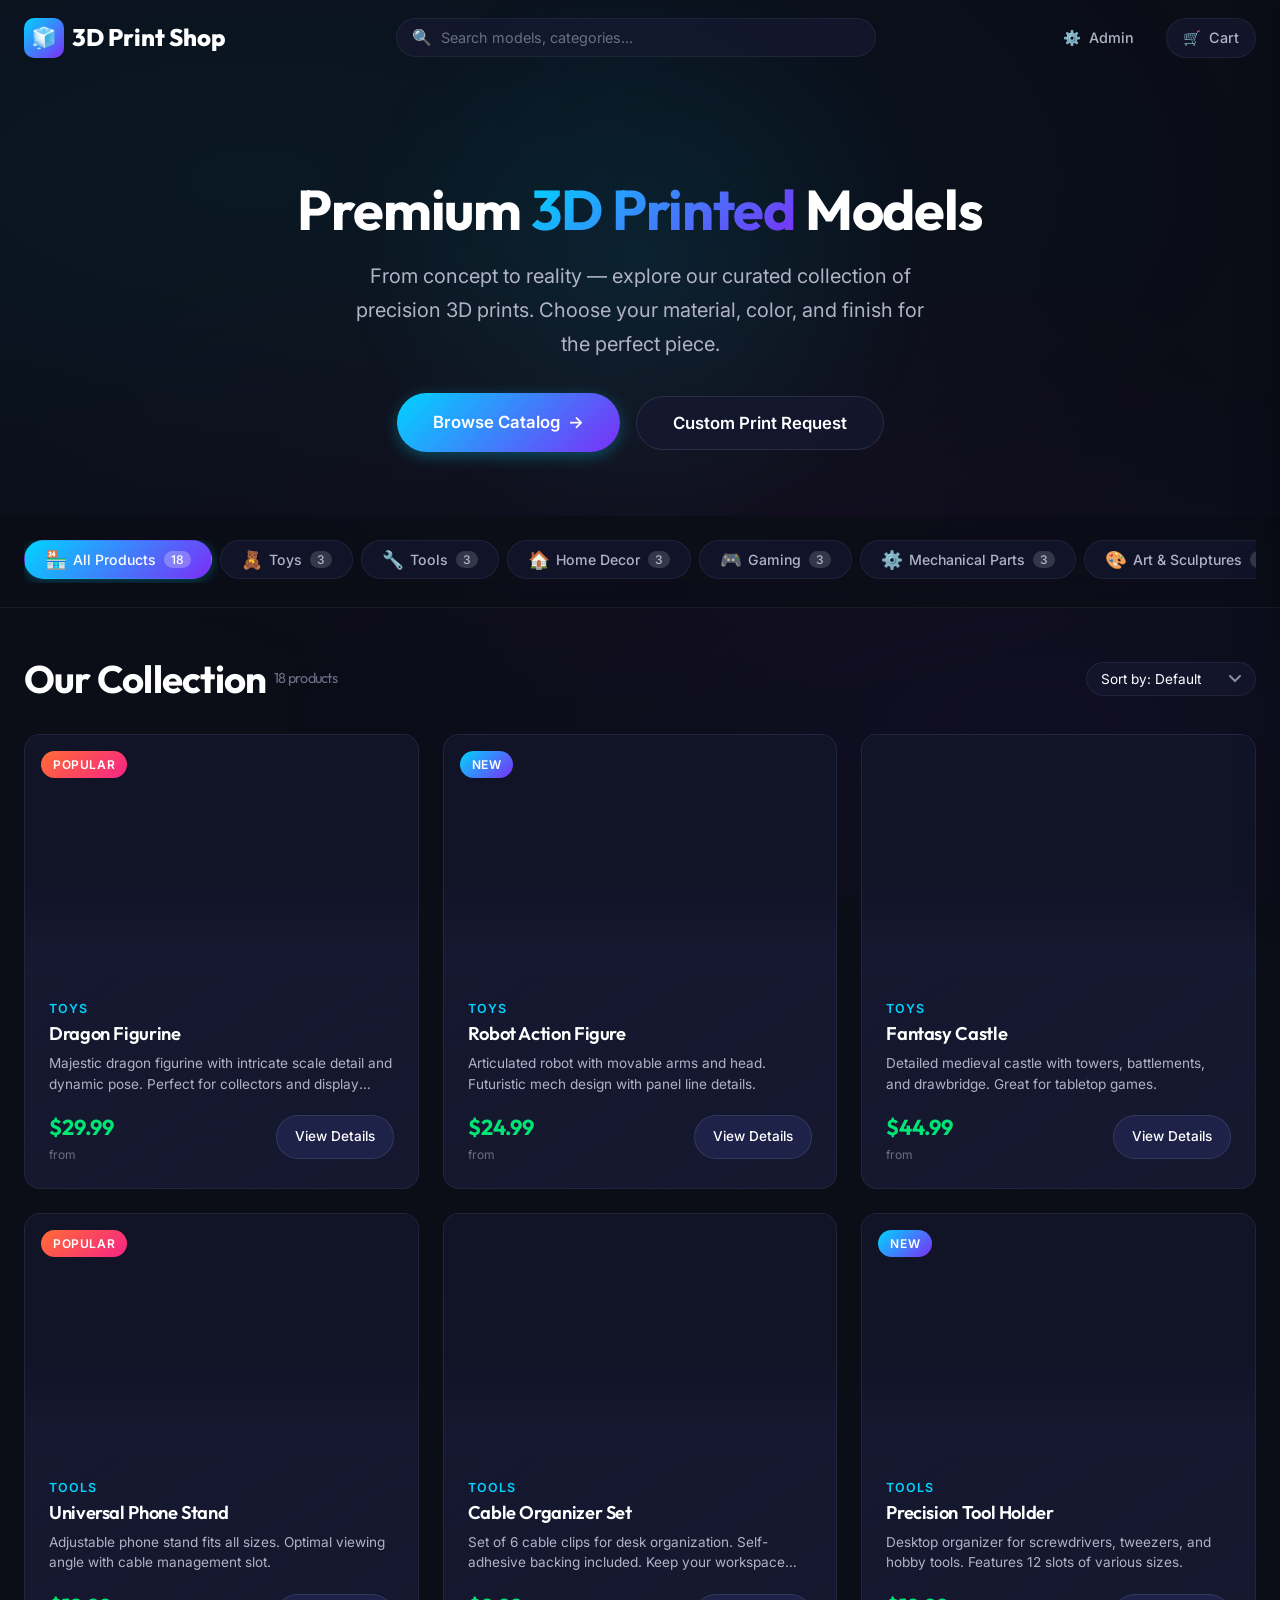
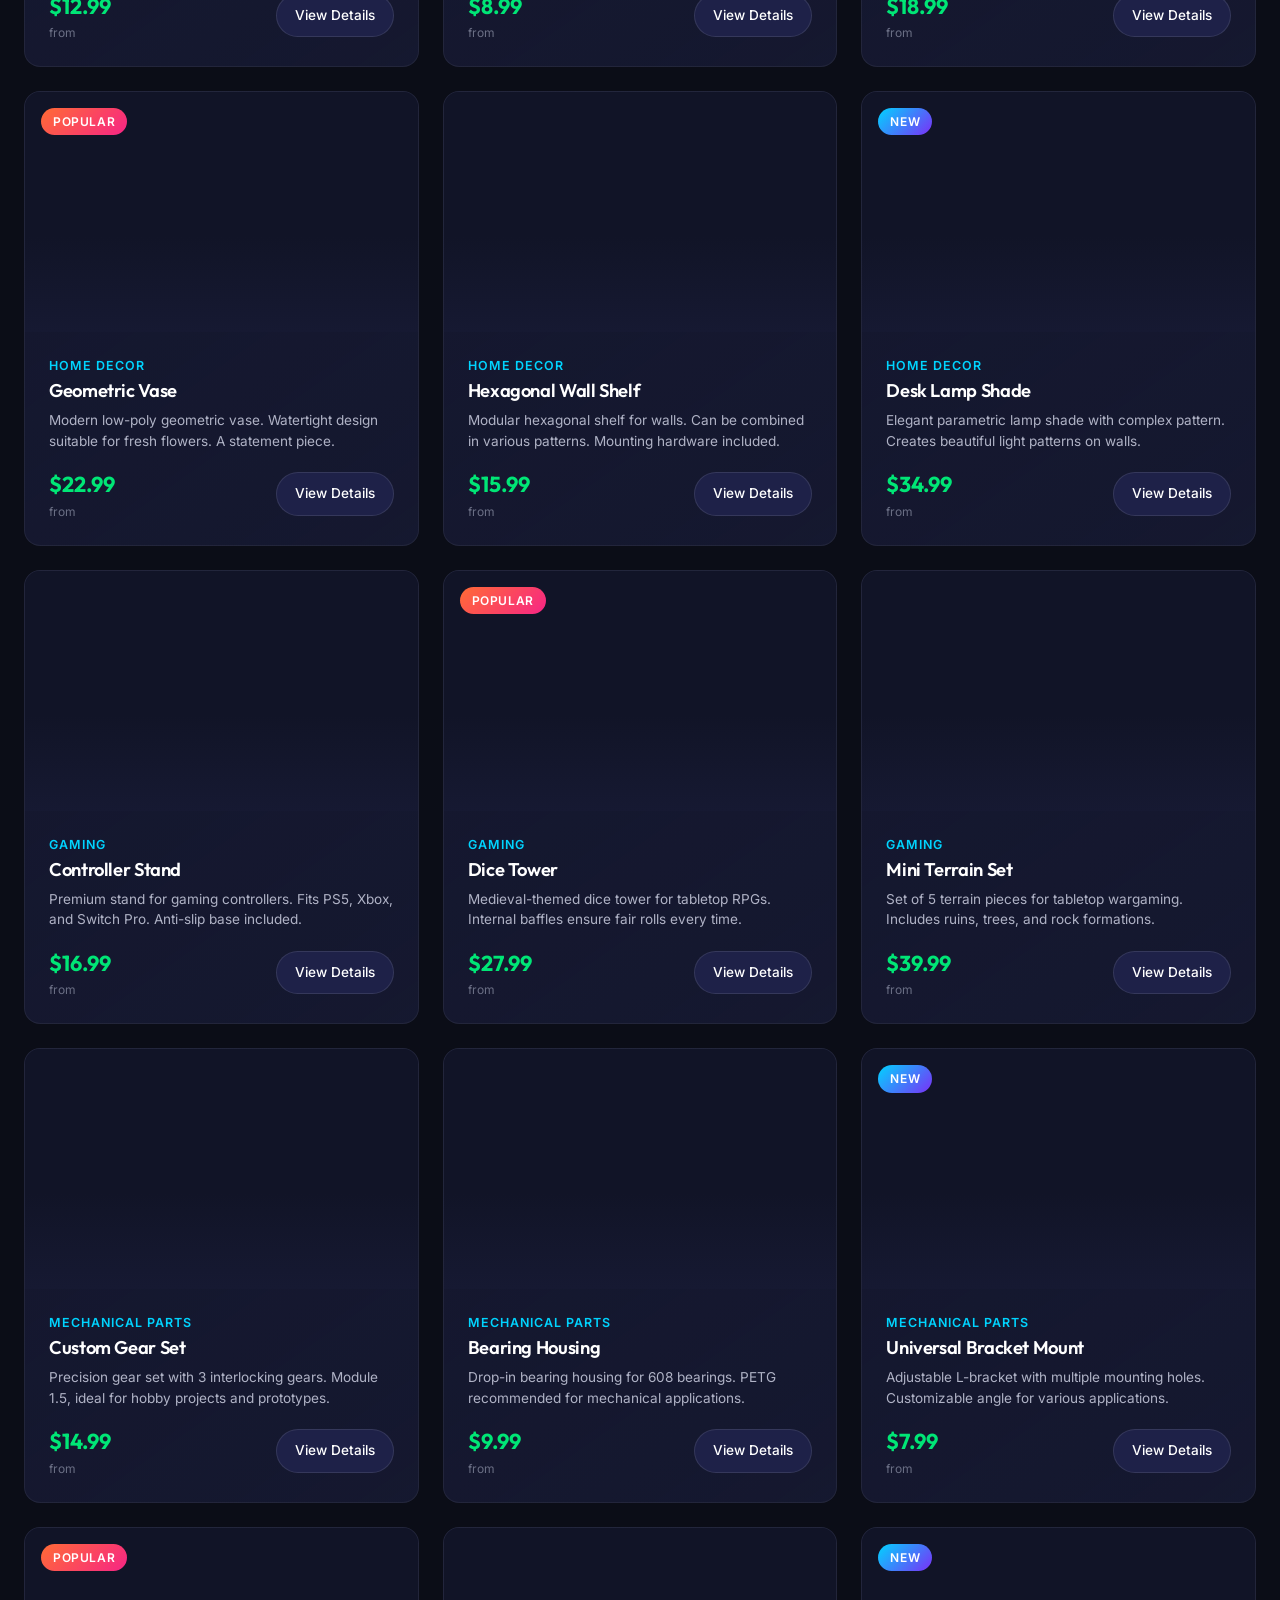
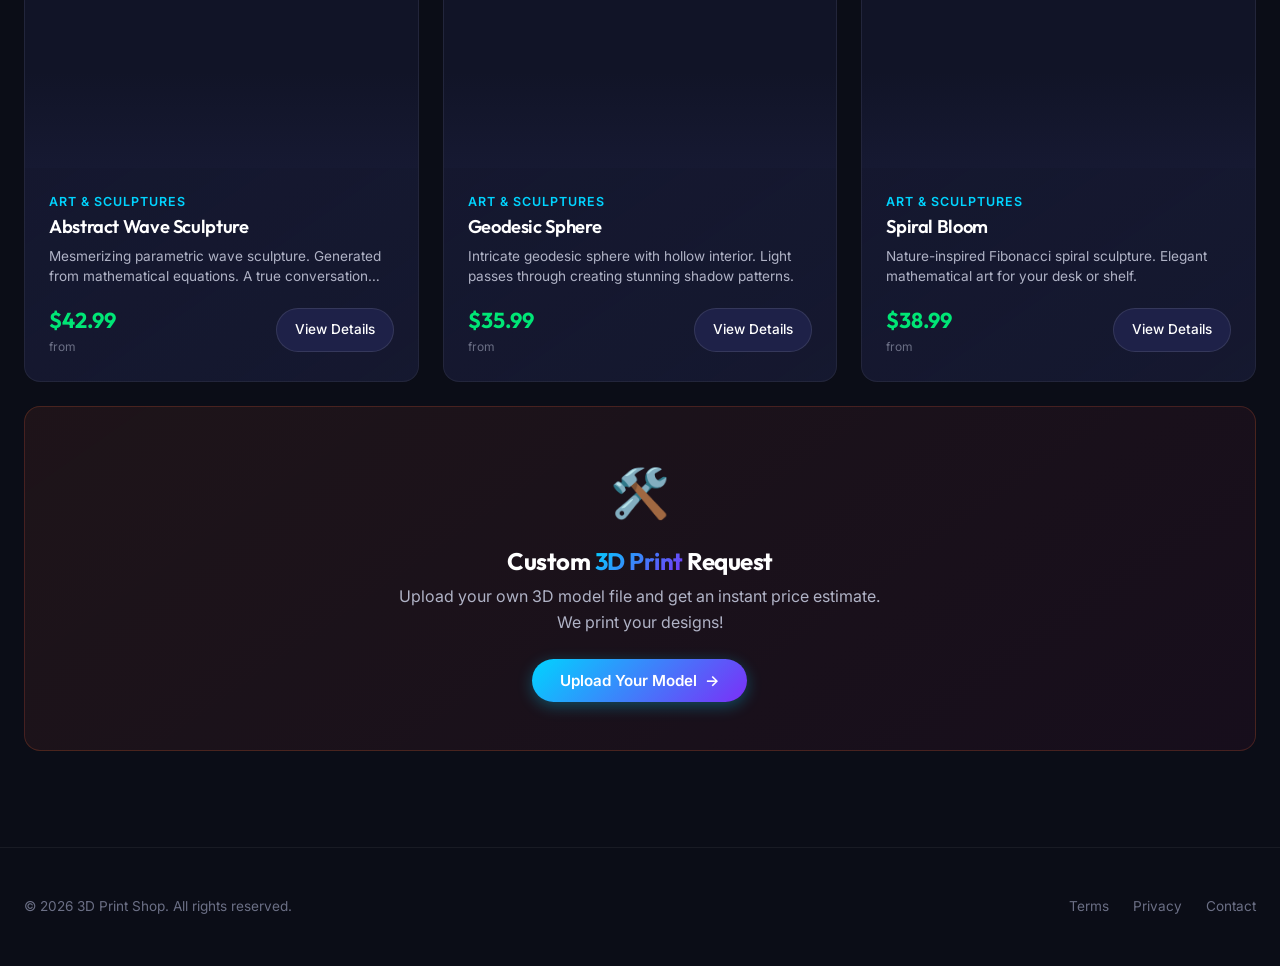
==== index.html @ ae6a47a3 "Initial commit: 3D print shop with admin panel, product catalog, custom orders, color/material manag" ====
<!DOCTYPE html>
<html lang="en">

<head>
  <meta charset="UTF-8">
  <meta name="viewport" content="width=device-width, initial-scale=1.0">
  <meta name="description"
    content="Premium 3D printed models — toys, tools, home decor, gaming accessories, mechanical parts, and custom sculptures. Choose materials, colors, and order online.">
  <title>3D Print Shop — Premium Custom 3D Printed Models</title>

  <!-- Styles -->
  <link rel="stylesheet" href="css/styles.css">

  <!-- Favicon (inline SVG as data URI) -->
  <link rel="icon"
    href="data:image/svg+xml,<svg xmlns='http://www.w3.org/2000/svg' viewBox='0 0 100 100'><text y='.9em' font-size='90'>🧊</text></svg>">
</head>

<body>

  <!-- ============================
       NAVIGATION
       ============================ -->
  <nav class="navbar" id="navbar">
    <div class="container">
      <a href="/" class="nav-brand" id="nav-brand">
        <div class="brand-icon">🧊</div>
        <span>3D Print Shop</span>
      </a>

      <div class="nav-search">
        <span class="search-icon">🔍</span>
        <input type="text" id="search-input" placeholder="Search models, categories..." autocomplete="off">
      </div>

      <div class="nav-actions">
        <a href="admin.html" class="nav-btn" id="admin-link" title="Admin Panel">
          <span>⚙️</span>
          <span>Admin</span>
        </a>
        <button class="nav-btn cart-btn" id="cart-btn" title="Shopping Cart">
          <span>🛒</span>
          <span>Cart</span>
          <span class="cart-count" id="cart-count">0</span>
        </button>
      </div>
    </div>
  </nav>

  <!-- ============================
       HERO SECTION
       ============================ -->
  <section class="hero" id="hero">
    <div class="container">
      <h1>Premium <span class="gradient-text">3D Printed</span> Models</h1>
      <p class="subtitle">
        From concept to reality — explore our curated collection of precision 3D prints.
        Choose your material, color, and finish for the perfect piece.
      </p>
      <div class="hero-cta">
        <a href="#products" class="btn btn-primary btn-lg" id="hero-browse-btn">
          Browse Catalog
          <span>→</span>
        </a>
        <button class="btn btn-secondary btn-lg" id="hero-custom-btn">
          Custom Print Request
        </button>
      </div>
    </div>
  </section>

  <!-- ============================
       CATEGORY FILTER
       ============================ -->
  <section class="filter-section" id="filter-section">
    <div class="container">
      <div class="filter-bar" id="filter-bar">
        <!-- Rendered by JS -->
      </div>
    </div>
  </section>

  <!-- ============================
       PRODUCTS GRID
       ============================ -->
  <section class="products-section" id="products">
    <div class="container">
      <div class="section-header">
        <h2>
          Our Collection
          <span class="product-count" id="product-count">18 products</span>
        </h2>
        <select class="sort-select" id="sort-select">
          <option value="default">Sort by: Default</option>
          <option value="price-low">Price: Low → High</option>
          <option value="price-high">Price: High → Low</option>
          <option value="name">Name: A → Z</option>
        </select>
      </div>
      <div class="products-grid" id="products-grid">
        <!-- Rendered by JS -->
      </div>
    </div>
  </section>

  <!-- ============================
       PRODUCT DETAIL MODAL
       ============================ -->
  <div class="modal-backdrop" id="modal-backdrop"></div>

  <div class="product-modal" id="product-modal">
    <button class="modal-close" id="modal-close" title="Close">✕</button>

    <!-- 3D Viewer -->
    <div class="modal-viewer">
      <div id="modal-viewer-container" style="width:100%;height:100%;"></div>
      <div class="viewer-hint">
        <span>🖱️</span> Drag to rotate · Scroll to zoom
      </div>
    </div>

    <!-- Product Details -->
    <div class="modal-details">
      <div>
        <span class="modal-category" id="modal-category">TOYS</span>
        <h2 class="modal-title" id="modal-title">Dragon Figurine</h2>
      </div>

      <p class="modal-description" id="modal-description">
        Majestic dragon figurine with intricate detail.
      </p>

      <!-- Dimensions -->
      <div class="modal-dimensions">
        <div class="dimension-item">
          <div class="dim-label">Width</div>
          <div class="dim-value" id="modal-dim-w">12 cm</div>
        </div>
        <div class="dimension-item">
          <div class="dim-label">Height</div>
          <div class="dim-value" id="modal-dim-h">15 cm</div>
        </div>
        <div class="dimension-item">
          <div class="dim-label">Depth</div>
          <div class="dim-value" id="modal-dim-d">8 cm</div>
        </div>
      </div>

      <!-- Color Picker -->
      <div class="option-group">
        <div class="option-label">
          Color: <span class="selected-value" id="selected-color-name">Purple</span>
        </div>
        <div class="color-options" id="color-options">
          <!-- Rendered by JS -->
        </div>
      </div>

      <!-- Material Selector -->
      <div class="option-group">
        <div class="option-label">Material</div>
        <div class="material-options" id="material-options">
          <!-- Rendered by JS -->
        </div>
      </div>

      <!-- Quantity -->
      <div class="option-group">
        <div class="option-label">Quantity</div>
        <div class="quantity-selector">
          <div class="qty-controls">
            <button class="qty-btn" onclick="changeQuantity(-1)" id="qty-minus">−</button>
            <span class="qty-value" id="modal-qty-value">1</span>
            <button class="qty-btn" onclick="changeQuantity(1)" id="qty-plus">+</button>
          </div>
        </div>
      </div>

      <!-- Customization Request -->
      <div class="option-group">
        <button class="customization-toggle" id="customization-toggle" type="button"
          style="display:flex; align-items:center; gap:8px; width:100%; padding:10px 14px; background:var(--bg-card); border:1px solid var(--border-subtle); border-radius:var(--radius-md); color:var(--text-primary); font-weight:600; font-size:0.88rem; cursor:pointer; transition:all 0.2s;">
          <span>🎨</span> Add Customization
          <span style="margin-left:auto; font-size:0.7rem; color:var(--text-muted);" id="custom-toggle-arrow">▼</span>
        </button>

        <div id="customization-panel"
          style="display:none; margin-top:10px; padding:14px; background:var(--bg-card); border:1px solid var(--border-light); border-radius:var(--radius-md);">
          <!-- Custom Notes -->
          <div style="margin-bottom:12px;">
            <label style="font-size:0.8rem; color:var(--text-secondary); display:block; margin-bottom:4px;">Custom
              Request / Instructions</label>
            <textarea id="modal-custom-notes" rows="3"
              placeholder="e.g. Add my company logo to the front, use a specific text, engrave initials..."
              style="width:100%; padding:10px; background:var(--bg-secondary); border:1px solid var(--border-subtle); border-radius:var(--radius-md); color:var(--text-primary); font-size:0.85rem; resize:vertical;"></textarea>
          </div>

          <!-- Attachment Upload -->
          <div style="margin-bottom:12px;">
            <label style="font-size:0.8rem; color:var(--text-secondary); display:block; margin-bottom:4px;">Attach Files
              (logo, reference image, etc.)</label>
            <div id="modal-attach-zone"
              style="border:2px dashed var(--border-light); border-radius:var(--radius-md); padding:16px; text-align:center; cursor:pointer; transition:border-color 0.2s;">
              <span style="font-size:1.5rem;">📎</span>
              <div style="font-size:0.82rem; color:var(--text-muted); margin-top:4px;">Click or drag to attach files
              </div>
              <div style="font-size:0.72rem; color:var(--text-muted);">.JPG, .PNG, .SVG, .PDF, .AI — Max 20MB</div>
              <input type="file" id="modal-attach-input" accept=".jpg,.jpeg,.png,.svg,.pdf,.ai,.eps" multiple
                style="display:none;">
            </div>
            <!-- Attached files list -->
            <div id="modal-attached-files" style="margin-top:8px;"></div>
          </div>

          <!-- Placement Selector -->
          <div>
            <label style="font-size:0.8rem; color:var(--text-secondary); display:block; margin-bottom:6px;">Logo /
              Design Placement</label>
            <div id="placement-options" style="display:grid; grid-template-columns:repeat(3, 1fr); gap:6px;">
              <button type="button" class="placement-btn active" data-placement="front"
                style="padding:8px; border-radius:var(--radius-md); font-size:0.78rem; border:1px solid var(--border-subtle); background:var(--bg-secondary); color:var(--text-secondary); cursor:pointer; transition:all 0.2s;">
                ⬆️ Front
              </button>
              <button type="button" class="placement-btn" data-placement="back"
                style="padding:8px; border-radius:var(--radius-md); font-size:0.78rem; border:1px solid var(--border-subtle); background:var(--bg-secondary); color:var(--text-secondary); cursor:pointer; transition:all 0.2s;">
                ⬇️ Back
              </button>
              <button type="button" class="placement-btn" data-placement="top"
                style="padding:8px; border-radius:var(--radius-md); font-size:0.78rem; border:1px solid var(--border-subtle); background:var(--bg-secondary); color:var(--text-secondary); cursor:pointer; transition:all 0.2s;">
                🔝 Top
              </button>
              <button type="button" class="placement-btn" data-placement="left"
                style="padding:8px; border-radius:var(--radius-md); font-size:0.78rem; border:1px solid var(--border-subtle); background:var(--bg-secondary); color:var(--text-secondary); cursor:pointer; transition:all 0.2s;">
                ◀️ Left
              </button>
              <button type="button" class="placement-btn" data-placement="right"
                style="padding:8px; border-radius:var(--radius-md); font-size:0.78rem; border:1px solid var(--border-subtle); background:var(--bg-secondary); color:var(--text-secondary); cursor:pointer; transition:all 0.2s;">
                ▶️ Right
              </button>
              <button type="button" class="placement-btn" data-placement="bottom"
                style="padding:8px; border-radius:var(--radius-md); font-size:0.78rem; border:1px solid var(--border-subtle); background:var(--bg-secondary); color:var(--text-secondary); cursor:pointer; transition:all 0.2s;">
                🔽 Bottom
              </button>
            </div>
          </div>
        </div>
      </div>

      <!-- Price + Add to Cart -->
      <div class="modal-price-section">
        <div>
          <div class="modal-total-label">Total Price</div>
          <div class="modal-total-price" id="modal-total-price">$29.99</div>
        </div>
      </div>

      <button class="modal-add-cart" onclick="addToCart()" id="add-to-cart-btn">
        🛒 Add to Cart
      </button>
    </div>
  </div>

  <!-- ============================
       CUSTOM ORDER MODAL
       ============================ -->
  <div class="custom-modal" id="custom-modal">
    <button class="modal-close" id="custom-modal-close" title="Close">✕</button>

    <h2>Custom <span class="gradient-text">3D Print</span> Request</h2>
    <p class="modal-subtitle">Upload your 3D model file <strong>or a photo/sketch</strong> and we'll give you an instant
      price estimate.</p>

    <!-- Upload Zone -->
    <div class="upload-zone" id="upload-zone">
      <span class="upload-icon">📂</span>
      <div class="upload-text">Drop your file here or click to browse</div>
      <div class="upload-hint">3D Models: .STL, .OBJ, .3MF, .STEP &nbsp;|&nbsp; Images: .JPG, .PNG, .WEBP — Max 100MB
      </div>
      <input type="file" id="custom-file-input" accept=".stl,.obj,.3mf,.step,.stp,.jpg,.jpeg,.png,.webp">
    </div>

    <!-- File Info -->
    <div class="upload-file-info" id="upload-file-info">
      <span class="file-icon" id="file-type-icon">📄</span>
      <span class="file-name" id="uploaded-file-name">model.stl</span>
      <span class="file-size" id="uploaded-file-size">2.4 MB</span>
      <span class="file-remove" id="file-remove" title="Remove file">✕</span>
    </div>

    <!-- Photo Preview (for image uploads) -->
    <div id="photo-preview-container" style="display:none; margin-bottom:16px;">
      <div
        style="font-size:0.85rem; font-weight:600; color:var(--text-secondary); margin-bottom:8px; display:flex; align-items:center; gap:6px;">
        🖼️ Photo Preview
      </div>
      <img id="photo-preview-img" src="" alt="Uploaded photo"
        style="width:100%; max-height:300px; object-fit:contain; border-radius:var(--radius-lg); border:1px solid var(--border-subtle); background:var(--bg-card);">
    </div>

    <!-- STL 3D Preview -->
    <div id="stl-preview-container" style="display:none; margin-bottom:16px;">
      <div
        style="font-size:0.85rem; font-weight:600; color:var(--text-secondary); margin-bottom:8px; display:flex; align-items:center; gap:6px;">
        🔄 3D Preview <span style="font-weight:400; color:var(--text-muted);">— drag to rotate, scroll to zoom</span>
      </div>
      <div id="stl-viewer"
        style="width:100%; height:280px; border-radius:var(--radius-lg); overflow:hidden; border:1px solid var(--border-subtle); background:var(--bg-card);">
      </div>
    </div>

    <div class="custom-form-grid">
      <div class="form-group">
        <label for="custom-width">Width (cm)</label>
        <input type="number" id="custom-width" placeholder="e.g. 10" min="0.1" step="0.1">
      </div>
      <div class="form-group">
        <label for="custom-height">Height (cm)</label>
        <input type="number" id="custom-height" placeholder="e.g. 15" min="0.1" step="0.1">
      </div>
      <div class="form-group">
        <label for="custom-depth">Depth (cm)</label>
        <input type="number" id="custom-depth" placeholder="e.g. 8" min="0.1" step="0.1">
      </div>
      <div class="form-group">
        <label for="custom-material">Material</label>
        <select id="custom-material">
          <option value="">Select material...</option>
          <option value="pla">PLA — Standard</option>
          <option value="pla_plus">PLA+ — Enhanced</option>
          <option value="matt_pla">Matt PLA — Matte Finish</option>
          <option value="petg">PETG — Outdoor Ready</option>
          <option value="abs">ABS — Heat Resistant</option>
          <option value="tpu">TPU — Flexible</option>
        </select>
      </div>
      <div class="form-group full-width">
        <label for="custom-notes">Additional Notes (optional)</label>
        <textarea id="custom-notes"
          placeholder="Any special requirements, color preferences, infill percentage..."></textarea>
      </div>
    </div>

    <button class="btn btn-primary btn-lg" id="estimate-btn" style="width:100%;justify-content:center;">
      💰 Get Price Estimate
    </button>

    <!-- Estimate Result -->
    <div class="estimate-result" id="estimate-result">
      <div class="estimate-label">Estimated Price</div>
      <div class="estimate-price" id="estimate-price-value">$24.99</div>
      <div class="estimate-note" id="estimate-volume">Estimated volume: 42.0 cm³</div>
      <div class="estimate-note">* Final price may vary based on model complexity and support structures</div>
      <button class="btn btn-primary mt-lg" style="margin-top:16px;"
        onclick="showToast('📧', 'Request submitted! We will contact you shortly.')">
        📧 Submit Order Request
      </button>
    </div>
  </div>

  <!-- ============================
       CART DRAWER
       ============================ -->
  <div class="cart-drawer" id="cart-drawer">
    <div class="cart-drawer-header">
      <h3>🛒 Shopping Cart</h3>
      <button class="cart-drawer-close" id="cart-drawer-close" title="Close cart">✕</button>
    </div>

    <div class="cart-items" id="cart-items">
      <!-- Rendered by JS -->
    </div>

    <div class="cart-drawer-footer">
      <div class="cart-subtotal">
        <span>Subtotal</span>
        <span class="subtotal-value" id="cart-subtotal-value">$0.00</span>
      </div>
      <button class="cart-checkout-btn" id="checkout-btn"
        onclick="showToast('🚧', 'Checkout coming soon — Stripe integration pending!')">
        Proceed to Checkout →
      </button>
    </div>
  </div>

  <!-- ============================
       FOOTER
       ============================ -->
  <footer class="site-footer">
    <div class="container">
      <div class="footer-content">
        <span>© 2026 3D Print Shop. All rights reserved.</span>
        <div class="footer-links">
          <a href="#">Terms</a>
          <a href="#">Privacy</a>
          <a href="#">Contact</a>
        </div>
      </div>
    </div>
  </footer>

  <!-- ============================
       TOAST CONTAINER
       ============================ -->
  <div class="toast-container" id="toast-container"></div>

  <!-- ============================
       SCRIPTS
       ============================ -->
  <!-- Three.js -->
  <script src="https://cdnjs.cloudflare.com/ajax/libs/three.js/r128/three.min.js"></script>
  <script>
    // OrbitControls inline (r128 compatible)
    // Minimal OrbitControls implementation
    THREE.OrbitControls = function (camera, domElement) {
      this.camera = camera;
      this.domElement = domElement;
      this.target = new THREE.Vector3();
      this.enableDamping = true;
      this.dampingFactor = 0.08;
      this.enablePan = false;
      this.minDistance = 2;
      this.maxDistance = 10;
      this.autoRotate = false;
      this.autoRotateSpeed = 1.5;

      let isPointerDown = false;
      let prevPointer = { x: 0, y: 0 };
      let spherical = new THREE.Spherical();
      let sphericalDelta = new THREE.Spherical();
      let scale = 1;

      // Compute initial spherical
      const offset = new THREE.Vector3();
      offset.copy(camera.position).sub(this.target);
      spherical.setFromVector3(offset);

      const onPointerDown = (e) => {
        isPointerDown = true;
        prevPointer = { x: e.clientX, y: e.clientY };
        domElement.style.cursor = 'grabbing';
      };

      const onPointerMove = (e) => {
        if (!isPointerDown) return;
        const dx = e.clientX - prevPointer.x;
        const dy = e.clientY - prevPointer.y;
        prevPointer = { x: e.clientX, y: e.clientY };

        sphericalDelta.theta -= dx * 0.01;
        sphericalDelta.phi -= dy * 0.01;
      };

      const onPointerUp = () => {
        isPointerDown = false;
        domElement.style.cursor = 'grab';
      };

      const onWheel = (e) => {
        e.preventDefault();
        if (e.deltaY > 0) {
          scale *= 1.05;
        } else {
          scale *= 0.95;
        }
      };

      domElement.addEventListener('pointerdown', onPointerDown);
      domElement.addEventListener('pointermove', onPointerMove);
      domElement.addEventListener('pointerup', onPointerUp);
      domElement.addEventListener('pointerleave', onPointerUp);
      domElement.addEventListener('wheel', onWheel, { passive: false });
      domElement.style.cursor = 'grab';

      this.update = () => {
        // Auto rotate
        if (this.autoRotate && !isPointerDown) {
          sphericalDelta.theta -= (this.autoRotateSpeed * Math.PI / 180) * 0.016;
        }

        // Apply damping
        if (this.enableDamping) {
          spherical.theta += sphericalDelta.theta * (1 - this.dampingFactor * 0.3);
          spherical.phi += sphericalDelta.phi * (1 - this.dampingFactor * 0.3);
          sphericalDelta.theta *= this.dampingFactor;
          sphericalDelta.phi *= this.dampingFactor;
        } else {
          spherical.theta += sphericalDelta.theta;
          spherical.phi += sphericalDelta.phi;
          sphericalDelta.set(0, 0, 0);
        }

        // Clamp phi
        spherical.phi = Math.max(0.1, Math.min(Math.PI - 0.1, spherical.phi));

        // Scale
        spherical.radius *= scale;
        spherical.radius = Math.max(this.minDistance, Math.min(this.maxDistance, spherical.radius));
        scale = 1;

        // Update camera
        offset.setFromSpherical(spherical);
        camera.position.copy(this.target).add(offset);
        camera.lookAt(this.target);
      };

      this.dispose = () => {
        domElement.removeEventListener('pointerdown', onPointerDown);
        domElement.removeEventListener('pointermove', onPointerMove);
        domElement.removeEventListener('pointerup', onPointerUp);
        domElement.removeEventListener('pointerleave', onPointerUp);
        domElement.removeEventListener('wheel', onWheel);
      };
    };

    // ParametricGeometry for r128
    if (!THREE.ParametricGeometry) {
      THREE.ParametricGeometry = class extends THREE.BufferGeometry {
        constructor(func, slices, stacks) {
          super();
          const vertices = [];
          const normals = [];
          const uvs = [];
          const indices = [];
          const p = new THREE.Vector3();

          for (let i = 0; i <= stacks; i++) {
            const v = i / stacks;
            for (let j = 0; j <= slices; j++) {
              const u = j / slices;
              func(u, v, p);
              vertices.push(p.x, p.y, p.z);
              normals.push(0, 1, 0);
              uvs.push(u, v);
            }
          }

          for (let i = 0; i < stacks; i++) {
            for (let j = 0; j < slices; j++) {
              const a = i * (slices + 1) + j;
              const b = a + slices + 1;
              indices.push(a, b, a + 1);
              indices.push(b, b + 1, a + 1);
            }
          }

          this.setIndex(indices);
          this.setAttribute('position', new THREE.Float32BufferAttribute(vertices, 3));
          this.setAttribute('normal', new THREE.Float32BufferAttribute(normals, 3));
          this.setAttribute('uv', new THREE.Float32BufferAttribute(uvs, 2));
          this.computeVertexNormals();
        }
      };
    }
  </script>

  <!-- App Scripts -->
  <script src="js/products.js"></script>
  <script src="js/viewer.js"></script>
  <script src="js/cart.js"></script>
  <script src="js/custom-order.js"></script>
  <script src="js/app.js"></script>

  <!-- Wire up hero custom button -->
  <script>
    document.getElementById('hero-custom-btn').addEventListener('click', () => {
      if (appInstance) appInstance.openCustomModal();
    });
  </script>
</body>

</html>
---- css/styles.css ----
/* ============================================
   3D PRINT SHOP — Premium E-Commerce Styles
   ============================================ */

/* ---------- Google Fonts ---------- */
@import url('https://fonts.googleapis.com/css2?family=Inter:wght@300;400;500;600;700;800;900&family=Outfit:wght@400;500;600;700;800&display=swap');

/* ---------- CSS Custom Properties ---------- */
:root {
    /* Background */
    --bg-primary: #0B0D17;
    --bg-secondary: #111427;
    --bg-card: #161932;
    --bg-card-hover: #1C2040;
    --bg-elevated: #1E2148;
    --bg-glass: rgba(22, 25, 50, 0.7);
    --bg-glass-light: rgba(255, 255, 255, 0.03);

    /* Borders */
    --border-subtle: rgba(255, 255, 255, 0.06);
    --border-light: rgba(255, 255, 255, 0.1);
    --border-accent: rgba(0, 212, 255, 0.3);

    /* Text */
    --text-primary: #FFFFFF;
    --text-secondary: #B0B3C6;
    --text-muted: #6B6F85;
    --text-accent: #00D4FF;

    /* Accent Colors */
    --accent-primary: #00D4FF;
    --accent-secondary: #7B2FF7;
    --accent-warm: #FF6B35;
    --accent-pink: #F72585;
    --gradient-primary: linear-gradient(135deg, #00D4FF, #7B2FF7);
    --gradient-warm: linear-gradient(135deg, #FF6B35, #F72585);
    --gradient-card: linear-gradient(145deg, rgba(22, 25, 50, 0.9), rgba(28, 32, 64, 0.6));

    /* Status */
    --color-success: #00E676;
    --color-warning: #FFD600;
    --color-error: #FF1744;
    --color-price: #00E676;

    /* Spacing */
    --space-xs: 4px;
    --space-sm: 8px;
    --space-md: 16px;
    --space-lg: 24px;
    --space-xl: 32px;
    --space-2xl: 48px;
    --space-3xl: 64px;
    --space-4xl: 96px;

    /* Radius */
    --radius-sm: 6px;
    --radius-md: 10px;
    --radius-lg: 16px;
    --radius-xl: 24px;
    --radius-full: 999px;

    /* Shadows */
    --shadow-sm: 0 2px 8px rgba(0, 0, 0, 0.3);
    --shadow-md: 0 4px 16px rgba(0, 0, 0, 0.4);
    --shadow-lg: 0 8px 32px rgba(0, 0, 0, 0.5);
    --shadow-glow: 0 0 20px rgba(0, 212, 255, 0.15);
    --shadow-glow-strong: 0 0 40px rgba(0, 212, 255, 0.25);

    /* Typography */
    --font-body: 'Inter', -apple-system, BlinkMacSystemFont, sans-serif;
    --font-heading: 'Outfit', 'Inter', sans-serif;

    /* Transitions */
    --transition-fast: 150ms ease;
    --transition-base: 250ms ease;
    --transition-slow: 400ms cubic-bezier(0.4, 0, 0.2, 1);
    --transition-spring: 500ms cubic-bezier(0.34, 1.56, 0.64, 1);

    /* Z-index */
    --z-dropdown: 100;
    --z-modal-backdrop: 500;
    --z-modal: 600;
    --z-cart: 700;
    --z-nav: 800;
    --z-toast: 900;
}

/* ---------- Reset & Base ---------- */
*,
*::before,
*::after {
    margin: 0;
    padding: 0;
    box-sizing: border-box;
}

html {
    scroll-behavior: smooth;
    -webkit-font-smoothing: antialiased;
    -moz-osx-font-smoothing: grayscale;
}

body {
    font-family: var(--font-body);
    background: var(--bg-primary);
    color: var(--text-primary);
    line-height: 1.6;
    overflow-x: hidden;
    min-height: 100vh;
}

/* Animated Background */
body::before {
    content: '';
    position: fixed;
    top: 0;
    left: 0;
    width: 100%;
    height: 100%;
    background:
        radial-gradient(ellipse 80% 50% at 20% 20%, rgba(0, 212, 255, 0.06), transparent),
        radial-gradient(ellipse 60% 40% at 80% 80%, rgba(123, 47, 247, 0.05), transparent),
        radial-gradient(ellipse 50% 30% at 50% 50%, rgba(247, 37, 133, 0.03), transparent);
    pointer-events: none;
    z-index: 0;
}

a {
    color: var(--accent-primary);
    text-decoration: none;
    transition: color var(--transition-fast);
}

a:hover {
    color: var(--text-primary);
}

img {
    max-width: 100%;
    display: block;
}

button {
    font-family: var(--font-body);
    cursor: pointer;
    border: none;
    outline: none;
    background: none;
    color: inherit;
}

input,
textarea,
select {
    font-family: var(--font-body);
    color: var(--text-primary);
    background: var(--bg-card);
    border: 1px solid var(--border-light);
    border-radius: var(--radius-md);
    padding: 12px 16px;
    font-size: 0.95rem;
    transition: border-color var(--transition-fast), box-shadow var(--transition-fast);
    outline: none;
}

input:focus,
textarea:focus,
select:focus {
    border-color: var(--accent-primary);
    box-shadow: 0 0 0 3px rgba(0, 212, 255, 0.15);
}

select {
    appearance: none;
    background-image: url("data:image/svg+xml,%3Csvg width='12' height='8' viewBox='0 0 12 8' fill='none' xmlns='http://www.w3.org/2000/svg'%3E%3Cpath d='M1 1L6 6L11 1' stroke='%238B8FA3' stroke-width='2' stroke-linecap='round'/%3E%3C/svg%3E");
    background-repeat: no-repeat;
    background-position: right 14px center;
    padding-right: 40px;
}

/* Scrollbar */
::-webkit-scrollbar {
    width: 6px;
    height: 6px;
}

::-webkit-scrollbar-track {
    background: var(--bg-primary);
}

::-webkit-scrollbar-thumb {
    background: var(--bg-elevated);
    border-radius: var(--radius-full);
}

::-webkit-scrollbar-thumb:hover {
    background: var(--accent-primary);
}

/* ---------- Typography ---------- */
h1,
h2,
h3,
h4,
h5,
h6 {
    font-family: var(--font-heading);
    font-weight: 700;
    line-height: 1.2;
    letter-spacing: -0.02em;
}

h1 {
    font-size: clamp(2rem, 5vw, 3.5rem);
}

h2 {
    font-size: clamp(1.5rem, 3vw, 2.5rem);
}

h3 {
    font-size: clamp(1.2rem, 2vw, 1.75rem);
}

h4 {
    font-size: 1.25rem;
}

.gradient-text {
    background: var(--gradient-primary);
    -webkit-background-clip: text;
    -webkit-text-fill-color: transparent;
    background-clip: text;
}

/* ---------- Layout ---------- */
.container {
    width: 100%;
    max-width: 1400px;
    margin: 0 auto;
    padding: 0 var(--space-lg);
    position: relative;
    z-index: 1;
}

/* ============================================
   NAVIGATION
   ============================================ */
.navbar {
    position: fixed;
    top: 0;
    left: 0;
    right: 0;
    z-index: var(--z-nav);
    padding: var(--space-md) 0;
    transition: background var(--transition-base), box-shadow var(--transition-base), padding var(--transition-base);
}

.navbar.scrolled {
    background: rgba(11, 13, 23, 0.92);
    backdrop-filter: blur(20px);
    -webkit-backdrop-filter: blur(20px);
    box-shadow: 0 1px 0 var(--border-subtle), var(--shadow-md);
    padding: var(--space-sm) 0;
}

.navbar .container {
    display: flex;
    align-items: center;
    justify-content: space-between;
    gap: var(--space-lg);
}

.nav-brand {
    display: flex;
    align-items: center;
    gap: var(--space-sm);
    font-family: var(--font-heading);
    font-weight: 800;
    font-size: 1.5rem;
    color: var(--text-primary);
    text-decoration: none;
    flex-shrink: 0;
}

.nav-brand .brand-icon {
    width: 40px;
    height: 40px;
    background: var(--gradient-primary);
    border-radius: var(--radius-md);
    display: flex;
    align-items: center;
    justify-content: center;
    font-size: 1.3rem;
}

.nav-search {
    flex: 1;
    max-width: 480px;
    position: relative;
}

.nav-search input {
    width: 100%;
    padding: 10px 16px 10px 44px;
    background: var(--bg-glass);
    border: 1px solid var(--border-subtle);
    border-radius: var(--radius-full);
    font-size: 0.9rem;
    color: var(--text-primary);
}

.nav-search input::placeholder {
    color: var(--text-muted);
}

.nav-search .search-icon {
    position: absolute;
    left: 16px;
    top: 50%;
    transform: translateY(-50%);
    color: var(--text-muted);
    pointer-events: none;
    font-size: 1rem;
}

.nav-actions {
    display: flex;
    align-items: center;
    gap: var(--space-md);
    flex-shrink: 0;
}

.nav-btn {
    position: relative;
    display: flex;
    align-items: center;
    gap: var(--space-sm);
    padding: 10px 16px;
    border-radius: var(--radius-full);
    font-size: 0.9rem;
    font-weight: 500;
    transition: all var(--transition-fast);
    color: var(--text-secondary);
}

.nav-btn:hover {
    background: var(--bg-glass-light);
    color: var(--text-primary);
}

.nav-btn.cart-btn {
    background: var(--bg-glass);
    border: 1px solid var(--border-subtle);
}

.nav-btn.cart-btn:hover {
    border-color: var(--accent-primary);
    box-shadow: var(--shadow-glow);
}

.cart-count {
    position: absolute;
    top: -4px;
    right: -4px;
    background: var(--accent-warm);
    color: white;
    font-size: 0.7rem;
    font-weight: 700;
    padding: 2px 6px;
    border-radius: var(--radius-full);
    min-width: 18px;
    text-align: center;
    line-height: 1.3;
    display: none;
}

.cart-count.visible {
    display: block;
    animation: popIn 0.3s var(--transition-spring);
}

.nav-mobile-toggle {
    display: none;
    font-size: 1.5rem;
    padding: 8px;
    color: var(--text-secondary);
}

/* ============================================
   HERO SECTION
   ============================================ */
.hero {
    padding: calc(80px + var(--space-4xl)) 0 var(--space-3xl);
    text-align: center;
    position: relative;
    overflow: hidden;
}

.hero::before {
    content: '';
    position: absolute;
    top: 50%;
    left: 50%;
    transform: translate(-50%, -50%);
    width: 600px;
    height: 600px;
    background: radial-gradient(circle, rgba(0, 212, 255, 0.08), transparent 70%);
    pointer-events: none;
    animation: heroGlow 8s ease-in-out infinite alternate;
}

.hero h1 {
    margin-bottom: var(--space-md);
    position: relative;
}

.hero .subtitle {
    font-size: clamp(1rem, 2vw, 1.25rem);
    color: var(--text-secondary);
    max-width: 600px;
    margin: 0 auto var(--space-xl);
    line-height: 1.7;
}

.hero-cta {
    display: flex;
    align-items: center;
    justify-content: center;
    gap: var(--space-md);
    flex-wrap: wrap;
}

/* Buttons */
.btn {
    display: inline-flex;
    align-items: center;
    gap: var(--space-sm);
    padding: 12px 28px;
    border-radius: var(--radius-full);
    font-weight: 600;
    font-size: 0.95rem;
    transition: all var(--transition-base);
    position: relative;
    overflow: hidden;
}

.btn-primary {
    background: var(--gradient-primary);
    color: white;
    box-shadow: 0 4px 15px rgba(0, 212, 255, 0.3);
}

.btn-primary:hover {
    transform: translateY(-2px);
    box-shadow: 0 6px 25px rgba(0, 212, 255, 0.4);
}

.btn-primary:active {
    transform: translateY(0);
}

.btn-secondary {
    background: var(--bg-glass);
    border: 1px solid var(--border-light);
    color: var(--text-primary);
    backdrop-filter: blur(10px);
}

.btn-secondary:hover {
    border-color: var(--accent-primary);
    box-shadow: var(--shadow-glow);
    transform: translateY(-2px);
}

.btn-sm {
    padding: 8px 18px;
    font-size: 0.85rem;
}

.btn-lg {
    padding: 16px 36px;
    font-size: 1.05rem;
}

.btn-icon {
    padding: 10px;
    border-radius: var(--radius-md);
}

.btn-danger {
    background: rgba(255, 23, 68, 0.15);
    border: 1px solid rgba(255, 23, 68, 0.3);
    color: var(--color-error);
}

.btn-danger:hover {
    background: rgba(255, 23, 68, 0.25);
}

/* ============================================
   CATEGORY FILTER
   ============================================ */
.filter-section {
    padding: var(--space-lg) 0;
    position: sticky;
    top: 65px;
    z-index: var(--z-dropdown);
    background: rgba(11, 13, 23, 0.85);
    backdrop-filter: blur(15px);
    -webkit-backdrop-filter: blur(15px);
    border-bottom: 1px solid var(--border-subtle);
}

.filter-bar {
    display: flex;
    align-items: center;
    gap: var(--space-sm);
    overflow-x: auto;
    padding-bottom: var(--space-xs);
    scrollbar-width: none;
    -ms-overflow-style: none;
}

.filter-bar::-webkit-scrollbar {
    display: none;
}

.filter-chip {
    display: flex;
    align-items: center;
    gap: 6px;
    padding: 8px 20px;
    border-radius: var(--radius-full);
    font-size: 0.88rem;
    font-weight: 500;
    white-space: nowrap;
    border: 1px solid var(--border-subtle);
    background: var(--bg-glass);
    color: var(--text-secondary);
    transition: all var(--transition-fast);
    cursor: pointer;
}

.filter-chip:hover {
    border-color: var(--border-light);
    color: var(--text-primary);
    background: var(--bg-card);
}

.filter-chip.active {
    background: var(--gradient-primary);
    border-color: transparent;
    color: white;
    box-shadow: 0 2px 12px rgba(0, 212, 255, 0.3);
}

.filter-chip .chip-icon {
    font-size: 1.1rem;
}

.filter-chip .chip-count {
    font-size: 0.75rem;
    background: rgba(255, 255, 255, 0.15);
    padding: 1px 7px;
    border-radius: var(--radius-full);
    margin-left: 2px;
}

.filter-chip.active .chip-count {
    background: rgba(255, 255, 255, 0.25);
}

/* ============================================
   PRODUCT GRID
   ============================================ */
.products-section {
    padding: var(--space-2xl) 0 var(--space-4xl);
}

.section-header {
    display: flex;
    align-items: center;
    justify-content: space-between;
    margin-bottom: var(--space-xl);
}

.section-header h2 {
    display: flex;
    align-items: center;
    gap: var(--space-sm);
}

.product-count {
    font-size: 0.9rem;
    color: var(--text-muted);
    font-weight: 400;
}

.sort-select {
    padding: 8px 36px 8px 14px;
    font-size: 0.85rem;
    border-radius: var(--radius-full);
    background-color: var(--bg-glass);
    border: 1px solid var(--border-subtle);
}

.products-grid {
    display: grid;
    grid-template-columns: repeat(auto-fill, minmax(300px, 1fr));
    gap: var(--space-lg);
}

/* ---------- Product Card ---------- */
.product-card {
    position: relative;
    background: var(--gradient-card);
    border: 1px solid var(--border-subtle);
    border-radius: var(--radius-lg);
    overflow: hidden;
    cursor: pointer;
    transition: all var(--transition-slow);
}

.product-card:hover {
    transform: translateY(-6px);
    border-color: rgba(0, 212, 255, 0.2);
    box-shadow: var(--shadow-lg), var(--shadow-glow);
}

.product-card-preview {
    position: relative;
    height: 240px;
    background: var(--bg-secondary);
    overflow: hidden;
    display: flex;
    align-items: center;
    justify-content: center;
}

.product-card-preview canvas {
    width: 100% !important;
    height: 100% !important;
}

.product-card-preview .preview-overlay {
    position: absolute;
    inset: 0;
    background: linear-gradient(to top, var(--bg-card) 0%, transparent 40%);
    pointer-events: none;
}

.product-card-badge {
    position: absolute;
    top: var(--space-md);
    left: var(--space-md);
    padding: 4px 12px;
    border-radius: var(--radius-full);
    font-size: 0.75rem;
    font-weight: 600;
    text-transform: uppercase;
    letter-spacing: 0.05em;
    z-index: 2;
}

.badge-new {
    background: var(--gradient-primary);
    color: white;
}

.badge-popular {
    background: var(--gradient-warm);
    color: white;
}

.badge-custom {
    background: linear-gradient(135deg, #FFD600, #FF6B35);
    color: #1a1a24;
}

.product-card-info {
    padding: var(--space-lg);
}

.product-card-category {
    font-size: 0.78rem;
    text-transform: uppercase;
    letter-spacing: 0.08em;
    color: var(--accent-primary);
    font-weight: 600;
    margin-bottom: var(--space-xs);
}

.product-card-name {
    font-family: var(--font-heading);
    font-size: 1.15rem;
    font-weight: 600;
    margin-bottom: var(--space-sm);
    color: var(--text-primary);
    transition: color var(--transition-fast);
}

.product-card:hover .product-card-name {
    color: var(--accent-primary);
}

.product-card-desc {
    font-size: 0.85rem;
    color: var(--text-secondary);
    line-height: 1.5;
    margin-bottom: var(--space-md);
    display: -webkit-box;
    -webkit-line-clamp: 2;
    line-clamp: 2;
    -webkit-box-orient: vertical;
    overflow: hidden;
}

.product-card-footer {
    display: flex;
    align-items: center;
    justify-content: space-between;
}

.product-card-price {
    font-family: var(--font-heading);
    font-size: 1.35rem;
    font-weight: 700;
    color: var(--color-price);
}

.product-card-price .price-label {
    font-size: 0.75rem;
    color: var(--text-muted);
    font-weight: 400;
    display: block;
    font-family: var(--font-body);
}

.product-card-action {
    padding: 10px 18px;
    border-radius: var(--radius-full);
    background: var(--bg-elevated);
    border: 1px solid var(--border-light);
    font-size: 0.85rem;
    font-weight: 500;
    color: var(--text-primary);
    transition: all var(--transition-fast);
}

.product-card:hover .product-card-action {
    background: var(--gradient-primary);
    border-color: transparent;
    box-shadow: 0 2px 12px rgba(0, 212, 255, 0.3);
}

/* ============================================
   CUSTOM ORDER CARD
   ============================================ */
.custom-order-card {
    background: linear-gradient(145deg, rgba(255, 107, 53, 0.08), rgba(247, 37, 133, 0.05));
    border: 1px solid rgba(255, 107, 53, 0.2);
    border-radius: var(--radius-lg);
    padding: var(--space-2xl);
    text-align: center;
    cursor: pointer;
    transition: all var(--transition-slow);
    grid-column: 1 / -1;
}

.custom-order-card:hover {
    border-color: rgba(255, 107, 53, 0.4);
    box-shadow: 0 8px 32px rgba(255, 107, 53, 0.15);
    transform: translateY(-4px);
}

.custom-order-card .custom-icon {
    font-size: 3rem;
    margin-bottom: var(--space-md);
    display: block;
}

.custom-order-card h3 {
    margin-bottom: var(--space-sm);
    font-size: 1.5rem;
}

.custom-order-card p {
    color: var(--text-secondary);
    max-width: 500px;
    margin: 0 auto var(--space-lg);
}

/* ============================================
   PRODUCT MODAL
   ============================================ */
.modal-backdrop {
    position: fixed;
    inset: 0;
    background: rgba(0, 0, 0, 0.7);
    backdrop-filter: blur(8px);
    -webkit-backdrop-filter: blur(8px);
    z-index: var(--z-modal-backdrop);
    opacity: 0;
    pointer-events: none;
    transition: opacity var(--transition-base);
}

.modal-backdrop.active {
    opacity: 1;
    pointer-events: all;
}

.product-modal {
    position: fixed;
    top: 50%;
    left: 50%;
    transform: translate(-50%, -50%) scale(0.95);
    width: 95vw;
    max-width: 1100px;
    max-height: 90vh;
    background: var(--bg-secondary);
    border: 1px solid var(--border-light);
    border-radius: var(--radius-xl);
    z-index: var(--z-modal);
    opacity: 0;
    pointer-events: none;
    transition: all var(--transition-slow);
    overflow: hidden;
    display: flex;
    flex-direction: row;
}

.product-modal.active {
    opacity: 1;
    pointer-events: all;
    transform: translate(-50%, -50%) scale(1);
}

.modal-close {
    position: absolute;
    top: var(--space-md);
    right: var(--space-md);
    width: 40px;
    height: 40px;
    border-radius: var(--radius-full);
    background: var(--bg-glass);
    border: 1px solid var(--border-subtle);
    color: var(--text-secondary);
    font-size: 1.2rem;
    display: flex;
    align-items: center;
    justify-content: center;
    z-index: 10;
    transition: all var(--transition-fast);
    backdrop-filter: blur(10px);
}

.modal-close:hover {
    background: var(--color-error);
    border-color: var(--color-error);
    color: white;
}

/* Viewer Side */
.modal-viewer {
    flex: 1;
    min-height: 400px;
    background: var(--bg-primary);
    position: relative;
    display: flex;
    align-items: center;
    justify-content: center;
}

.modal-viewer canvas {
    width: 100% !important;
    height: 100% !important;
}

.viewer-hint {
    position: absolute;
    bottom: var(--space-md);
    left: 50%;
    transform: translateX(-50%);
    font-size: 0.8rem;
    color: var(--text-muted);
    background: var(--bg-glass);
    padding: 6px 16px;
    border-radius: var(--radius-full);
    backdrop-filter: blur(10px);
    pointer-events: none;
    display: flex;
    align-items: center;
    gap: 6px;
}

/* Details Side */
.modal-details {
    width: 420px;
    padding: var(--space-xl);
    overflow-y: auto;
    display: flex;
    flex-direction: column;
    gap: var(--space-lg);
}

.modal-category {
    font-size: 0.8rem;
    text-transform: uppercase;
    letter-spacing: 0.1em;
    color: var(--accent-primary);
    font-weight: 600;
}

.modal-title {
    font-size: 1.75rem;
    font-weight: 700;
    line-height: 1.2;
}

.modal-description {
    color: var(--text-secondary);
    font-size: 0.95rem;
    line-height: 1.6;
}

.modal-dimensions {
    display: flex;
    gap: var(--space-md);
}

.dimension-item {
    flex: 1;
    text-align: center;
    padding: var(--space-sm) var(--space-md);
    background: var(--bg-card);
    border-radius: var(--radius-md);
    border: 1px solid var(--border-subtle);
}

.dimension-item .dim-label {
    font-size: 0.7rem;
    text-transform: uppercase;
    letter-spacing: 0.05em;
    color: var(--text-muted);
    margin-bottom: 2px;
}

.dimension-item .dim-value {
    font-weight: 600;
    font-size: 0.95rem;
}

/* Color Picker */
.option-group {
    display: flex;
    flex-direction: column;
    gap: var(--space-sm);
}

.option-label {
    font-size: 0.85rem;
    font-weight: 600;
    color: var(--text-secondary);
    display: flex;
    align-items: center;
    gap: var(--space-sm);
}

.option-label .selected-value {
    color: var(--accent-primary);
    font-weight: 400;
}

.color-options {
    display: flex;
    gap: var(--space-sm);
    flex-wrap: wrap;
}

.color-swatch {
    width: 36px;
    height: 36px;
    border-radius: var(--radius-full);
    border: 2px solid transparent;
    cursor: pointer;
    transition: all var(--transition-fast);
    position: relative;
}

.color-swatch:hover {
    transform: scale(1.15);
}

.color-swatch.active {
    border-color: var(--text-primary);
    box-shadow: 0 0 0 3px var(--bg-secondary), 0 0 0 5px var(--accent-primary);
}

/* Material Selector */
.material-options {
    display: flex;
    flex-direction: column;
    gap: var(--space-sm);
}

.material-option {
    display: flex;
    align-items: center;
    gap: var(--space-md);
    padding: 12px 16px;
    background: var(--bg-card);
    border: 1px solid var(--border-subtle);
    border-radius: var(--radius-md);
    cursor: pointer;
    transition: all var(--transition-fast);
}

.material-option:hover {
    border-color: var(--border-light);
    background: var(--bg-card-hover);
}

.material-option.active {
    border-color: var(--accent-primary);
    background: rgba(0, 212, 255, 0.06);
    box-shadow: inset 0 0 0 1px rgba(0, 212, 255, 0.15);
}

.material-radio {
    width: 18px;
    height: 18px;
    border-radius: var(--radius-full);
    border: 2px solid var(--border-light);
    flex-shrink: 0;
    position: relative;
    transition: border-color var(--transition-fast);
}

.material-option.active .material-radio {
    border-color: var(--accent-primary);
}

.material-option.active .material-radio::after {
    content: '';
    position: absolute;
    top: 3px;
    left: 3px;
    right: 3px;
    bottom: 3px;
    background: var(--accent-primary);
    border-radius: var(--radius-full);
}

.material-info {
    flex: 1;
}

.material-name {
    font-weight: 600;
    font-size: 0.9rem;
}

.material-desc {
    font-size: 0.78rem;
    color: var(--text-muted);
}

.material-price {
    font-weight: 600;
    font-size: 0.95rem;
    color: var(--color-price);
    white-space: nowrap;
}

/* Quantity */
.quantity-selector {
    display: flex;
    align-items: center;
    gap: var(--space-md);
}

.qty-controls {
    display: flex;
    align-items: center;
    background: var(--bg-card);
    border: 1px solid var(--border-subtle);
    border-radius: var(--radius-md);
    overflow: hidden;
}

.qty-btn {
    width: 40px;
    height: 40px;
    display: flex;
    align-items: center;
    justify-content: center;
    font-size: 1.2rem;
    color: var(--text-secondary);
    transition: all var(--transition-fast);
}

.qty-btn:hover {
    background: var(--bg-elevated);
    color: var(--text-primary);
}

.qty-value {
    width: 50px;
    text-align: center;
    font-weight: 600;
    font-size: 1rem;
    border: none;
    background: none;
    color: var(--text-primary);
}

/* Price Display */
.modal-price-section {
    display: flex;
    align-items: center;
    justify-content: space-between;
    padding: var(--space-lg);
    background: var(--bg-card);
    border-radius: var(--radius-lg);
    border: 1px solid var(--border-subtle);
}

.modal-total-label {
    font-size: 0.85rem;
    color: var(--text-muted);
}

.modal-total-price {
    font-family: var(--font-heading);
    font-size: 2rem;
    font-weight: 800;
    color: var(--color-price);
}

.modal-add-cart {
    width: 100%;
    padding: 16px;
    border-radius: var(--radius-lg);
    background: var(--gradient-primary);
    color: white;
    font-weight: 700;
    font-size: 1.05rem;
    box-shadow: 0 4px 20px rgba(0, 212, 255, 0.3);
    transition: all var(--transition-base);
    display: flex;
    align-items: center;
    justify-content: center;
    gap: var(--space-sm);
}

.modal-add-cart:hover {
    transform: translateY(-2px);
    box-shadow: 0 6px 30px rgba(0, 212, 255, 0.4);
}

.modal-add-cart:active {
    transform: translateY(0);
}

/* ============================================
   CUSTOM ORDER MODAL
   ============================================ */
.custom-modal {
    position: fixed;
    top: 50%;
    left: 50%;
    transform: translate(-50%, -50%) scale(0.95);
    width: 95vw;
    max-width: 650px;
    max-height: 90vh;
    background: var(--bg-secondary);
    border: 1px solid var(--border-light);
    border-radius: var(--radius-xl);
    z-index: var(--z-modal);
    opacity: 0;
    pointer-events: none;
    transition: all var(--transition-slow);
    overflow-y: auto;
    padding: var(--space-xl);
}

.custom-modal.active {
    opacity: 1;
    pointer-events: all;
    transform: translate(-50%, -50%) scale(1);
}

.custom-modal h2 {
    margin-bottom: var(--space-sm);
}

.custom-modal .modal-subtitle {
    color: var(--text-secondary);
    margin-bottom: var(--space-xl);
    font-size: 0.95rem;
}

.upload-zone {
    border: 2px dashed var(--border-light);
    border-radius: var(--radius-lg);
    padding: var(--space-2xl);
    text-align: center;
    transition: all var(--transition-base);
    cursor: pointer;
    margin-bottom: var(--space-lg);
}

.upload-zone:hover,
.upload-zone.drag-over {
    border-color: var(--accent-primary);
    background: rgba(0, 212, 255, 0.04);
}

.upload-zone .upload-icon {
    font-size: 3rem;
    margin-bottom: var(--space-md);
    display: block;
}

.upload-zone .upload-text {
    font-weight: 600;
    margin-bottom: var(--space-xs);
}

.upload-zone .upload-hint {
    font-size: 0.85rem;
    color: var(--text-muted);
}

.upload-zone input[type="file"] {
    display: none;
}

.upload-file-info {
    display: none;
    align-items: center;
    gap: var(--space-md);
    padding: var(--space-md);
    background: var(--bg-card);
    border-radius: var(--radius-md);
    border: 1px solid var(--border-subtle);
    margin-bottom: var(--space-lg);
}

.upload-file-info.visible {
    display: flex;
}

.upload-file-info .file-icon {
    font-size: 1.5rem;
}

.upload-file-info .file-name {
    flex: 1;
    font-weight: 500;
    font-size: 0.9rem;
}

.upload-file-info .file-size {
    color: var(--text-muted);
    font-size: 0.8rem;
}

.upload-file-info .file-remove {
    color: var(--text-muted);
    cursor: pointer;
    font-size: 1.2rem;
    padding: 4px;
}

.upload-file-info .file-remove:hover {
    color: var(--color-error);
}

.custom-form-grid {
    display: grid;
    grid-template-columns: 1fr 1fr;
    gap: var(--space-md);
    margin-bottom: var(--space-lg);
}

.form-group {
    display: flex;
    flex-direction: column;
    gap: var(--space-xs);
}

.form-group.full-width {
    grid-column: 1 / -1;
}

.form-group label {
    font-size: 0.85rem;
    font-weight: 500;
    color: var(--text-secondary);
}

.form-group textarea {
    min-height: 80px;
    resize: vertical;
}

.estimate-result {
    display: none;
    padding: var(--space-lg);
    background: rgba(0, 230, 118, 0.06);
    border: 1px solid rgba(0, 230, 118, 0.2);
    border-radius: var(--radius-lg);
    margin-top: var(--space-lg);
    text-align: center;
}

.estimate-result.visible {
    display: block;
    animation: slideUp 0.4s ease;
}

.estimate-result .estimate-label {
    font-size: 0.85rem;
    color: var(--text-secondary);
    margin-bottom: var(--space-sm);
}

.estimate-result .estimate-price {
    font-family: var(--font-heading);
    font-size: 2.5rem;
    font-weight: 800;
    color: var(--color-price);
}

.estimate-result .estimate-note {
    font-size: 0.8rem;
    color: var(--text-muted);
    margin-top: var(--space-sm);
}

/* ============================================
   CART DRAWER
   ============================================ */
.cart-drawer {
    position: fixed;
    top: 0;
    right: -480px;
    width: 460px;
    max-width: 100vw;
    height: 100vh;
    background: var(--bg-secondary);
    border-left: 1px solid var(--border-subtle);
    z-index: var(--z-cart);
    transition: right var(--transition-slow);
    display: flex;
    flex-direction: column;
    box-shadow: -10px 0 40px rgba(0, 0, 0, 0.5);
}

.cart-drawer.open {
    right: 0;
}

.cart-drawer-header {
    display: flex;
    align-items: center;
    justify-content: space-between;
    padding: var(--space-lg) var(--space-xl);
    border-bottom: 1px solid var(--border-subtle);
}

.cart-drawer-header h3 {
    display: flex;
    align-items: center;
    gap: var(--space-sm);
}

.cart-drawer-close {
    width: 36px;
    height: 36px;
    border-radius: var(--radius-full);
    display: flex;
    align-items: center;
    justify-content: center;
    color: var(--text-muted);
    transition: all var(--transition-fast);
}

.cart-drawer-close:hover {
    background: var(--bg-card);
    color: var(--text-primary);
}

.cart-items {
    flex: 1;
    overflow-y: auto;
    padding: var(--space-md) var(--space-xl);
}

.cart-empty {
    text-align: center;
    padding: var(--space-3xl) var(--space-lg);
    color: var(--text-muted);
}

.cart-empty .empty-icon {
    font-size: 3rem;
    margin-bottom: var(--space-md);
    display: block;
}

.cart-item {
    display: flex;
    gap: var(--space-md);
    padding: var(--space-md) 0;
    border-bottom: 1px solid var(--border-subtle);
    animation: slideUp 0.3s ease;
}

.cart-item-color {
    width: 60px;
    height: 60px;
    border-radius: var(--radius-md);
    flex-shrink: 0;
}

.cart-item-details {
    flex: 1;
    min-width: 0;
}

.cart-item-name {
    font-weight: 600;
    font-size: 0.95rem;
    margin-bottom: 2px;
    white-space: nowrap;
    overflow: hidden;
    text-overflow: ellipsis;
}

.cart-item-meta {
    font-size: 0.8rem;
    color: var(--text-muted);
}

.cart-item-bottom {
    display: flex;
    align-items: center;
    justify-content: space-between;
    margin-top: var(--space-sm);
}

.cart-item-price {
    font-weight: 700;
    color: var(--color-price);
}

.cart-item-remove {
    font-size: 0.8rem;
    color: var(--text-muted);
    cursor: pointer;
    padding: 4px 8px;
    border-radius: var(--radius-sm);
    transition: all var(--transition-fast);
}

.cart-item-remove:hover {
    color: var(--color-error);
    background: rgba(255, 23, 68, 0.1);
}

.cart-drawer-footer {
    padding: var(--space-lg) var(--space-xl);
    border-top: 1px solid var(--border-subtle);
    background: var(--bg-card);
}

.cart-subtotal {
    display: flex;
    justify-content: space-between;
    margin-bottom: var(--space-md);
    font-size: 1.1rem;
}

.cart-subtotal .subtotal-value {
    font-weight: 700;
    font-size: 1.25rem;
    color: var(--color-price);
}

.cart-checkout-btn {
    width: 100%;
    padding: 16px;
    border-radius: var(--radius-lg);
    background: var(--gradient-primary);
    color: white;
    font-weight: 700;
    font-size: 1rem;
    transition: all var(--transition-base);
    display: flex;
    align-items: center;
    justify-content: center;
    gap: var(--space-sm);
}

.cart-checkout-btn:hover {
    box-shadow: 0 4px 20px rgba(0, 212, 255, 0.35);
    transform: translateY(-1px);
}

/* ============================================
   TOAST NOTIFICATION
   ============================================ */
.toast-container {
    position: fixed;
    bottom: var(--space-xl);
    right: var(--space-xl);
    z-index: var(--z-toast);
    display: flex;
    flex-direction: column;
    gap: var(--space-sm);
}

.toast {
    display: flex;
    align-items: center;
    gap: var(--space-md);
    padding: var(--space-md) var(--space-lg);
    background: var(--bg-elevated);
    border: 1px solid var(--border-light);
    border-radius: var(--radius-lg);
    box-shadow: var(--shadow-lg);
    font-size: 0.9rem;
    animation: toastIn 0.4s ease;
    min-width: 280px;
    backdrop-filter: blur(20px);
}

.toast.toast-exit {
    animation: toastOut 0.3s ease forwards;
}

.toast-icon {
    font-size: 1.3rem;
}

.toast-message {
    flex: 1;
}

/* ============================================
   FOOTER
   ============================================ */
.site-footer {
    border-top: 1px solid var(--border-subtle);
    padding: var(--space-2xl) 0;
    color: var(--text-muted);
    font-size: 0.85rem;
    text-align: center;
    position: relative;
    z-index: 1;
}

.footer-content {
    display: flex;
    align-items: center;
    justify-content: space-between;
    flex-wrap: wrap;
    gap: var(--space-md);
}

.footer-links {
    display: flex;
    gap: var(--space-lg);
}

.footer-links a {
    color: var(--text-muted);
    transition: color var(--transition-fast);
}

.footer-links a:hover {
    color: var(--accent-primary);
}

/* ============================================
   ADMIN STYLES
   ============================================ */
.admin-login-container {
    min-height: 100vh;
    display: flex;
    align-items: center;
    justify-content: center;
    padding: var(--space-xl);
}

.admin-login-card {
    width: 100%;
    max-width: 420px;
    background: var(--bg-secondary);
    border: 1px solid var(--border-light);
    border-radius: var(--radius-xl);
    padding: var(--space-2xl);
    box-shadow: var(--shadow-lg);
}

.admin-login-card h1 {
    text-align: center;
    font-size: 1.75rem;
    margin-bottom: var(--space-sm);
}

.admin-login-card .login-subtitle {
    text-align: center;
    color: var(--text-muted);
    margin-bottom: var(--space-xl);
    font-size: 0.9rem;
}

.admin-login-card .form-group {
    margin-bottom: var(--space-md);
}

.admin-login-card input {
    width: 100%;
}

.admin-login-card .btn {
    width: 100%;
    justify-content: center;
    margin-top: var(--space-md);
}

.login-error {
    display: none;
    color: var(--color-error);
    font-size: 0.85rem;
    text-align: center;
    margin-top: var(--space-md);
    padding: var(--space-sm) var(--space-md);
    background: rgba(255, 23, 68, 0.1);
    border-radius: var(--radius-md);
}

.login-error.visible {
    display: block;
}

/* Admin Dashboard */
.admin-dashboard {
    display: none;
    padding-top: 80px;
}

.admin-dashboard.active {
    display: block;
}

.admin-nav {
    position: fixed;
    top: 0;
    left: 0;
    right: 0;
    background: var(--bg-secondary);
    border-bottom: 1px solid var(--border-subtle);
    z-index: var(--z-nav);
    padding: var(--space-md) var(--space-xl);
    display: flex;
    align-items: center;
    justify-content: space-between;
}

.admin-nav-brand {
    font-family: var(--font-heading);
    font-weight: 700;
    font-size: 1.2rem;
    display: flex;
    align-items: center;
    gap: var(--space-sm);
}

.admin-nav-brand .admin-badge {
    font-size: 0.7rem;
    padding: 2px 8px;
    background: var(--gradient-warm);
    border-radius: var(--radius-full);
    font-weight: 600;
    text-transform: uppercase;
    letter-spacing: 0.05em;
}

.admin-tabs {
    display: flex;
    gap: var(--space-sm);
    padding: 0 var(--space-xl);
    margin-bottom: var(--space-xl);
}

.admin-tab {
    padding: 10px 24px;
    border-radius: var(--radius-full);
    font-size: 0.9rem;
    font-weight: 500;
    color: var(--text-secondary);
    border: 1px solid transparent;
    transition: all var(--transition-fast);
}

.admin-tab:hover {
    color: var(--text-primary);
    background: var(--bg-card);
}

.admin-tab.active {
    background: var(--gradient-primary);
    color: white;
}

.admin-content {
    padding: 0 var(--space-xl) var(--space-2xl);
}

.admin-section {
    display: none;
}

.admin-section.active {
    display: block;
}

.admin-card {
    background: var(--bg-card);
    border: 1px solid var(--border-subtle);
    border-radius: var(--radius-lg);
    padding: var(--space-xl);
    margin-bottom: var(--space-lg);
}

.admin-card h3 {
    margin-bottom: var(--space-lg);
    display: flex;
    align-items: center;
    gap: var(--space-sm);
}

.admin-table {
    width: 100%;
    border-collapse: collapse;
}

.admin-table th,
.admin-table td {
    padding: 12px 16px;
    text-align: left;
    border-bottom: 1px solid var(--border-subtle);
}

.admin-table th {
    font-size: 0.8rem;
    text-transform: uppercase;
    letter-spacing: 0.05em;
    color: var(--text-muted);
    font-weight: 600;
}

.admin-table td {
    font-size: 0.9rem;
}

.admin-table tr:hover {
    background: var(--bg-card-hover);
}

.admin-table input {
    width: 100px;
    padding: 6px 10px;
    font-size: 0.9rem;
    text-align: right;
}

.admin-table .material-tag {
    display: inline-flex;
    align-items: center;
    padding: 4px 10px;
    background: var(--bg-elevated);
    border-radius: var(--radius-full);
    font-size: 0.8rem;
    font-weight: 500;
}

/* Admin Stats */
.admin-stats {
    display: grid;
    grid-template-columns: repeat(auto-fit, minmax(200px, 1fr));
    gap: var(--space-md);
    margin-bottom: var(--space-xl);
}

.stat-card {
    background: var(--bg-card);
    border: 1px solid var(--border-subtle);
    border-radius: var(--radius-lg);
    padding: var(--space-lg);
    text-align: center;
}

.stat-card .stat-value {
    font-family: var(--font-heading);
    font-size: 2rem;
    font-weight: 700;
    color: var(--accent-primary);
}

.stat-card .stat-label {
    font-size: 0.8rem;
    color: var(--text-muted);
    text-transform: uppercase;
    letter-spacing: 0.05em;
    margin-top: var(--space-xs);
}

/* ============================================
   ANIMATIONS
   ============================================ */
@keyframes heroGlow {
    0% {
        transform: translate(-50%, -50%) scale(1);
        opacity: 0.5;
    }

    100% {
        transform: translate(-50%, -50%) scale(1.3);
        opacity: 1;
    }
}

@keyframes popIn {
    0% {
        transform: scale(0);
    }

    100% {
        transform: scale(1);
    }
}

@keyframes slideUp {
    from {
        opacity: 0;
        transform: translateY(16px);
    }

    to {
        opacity: 1;
        transform: translateY(0);
    }
}

@keyframes toastIn {
    from {
        opacity: 0;
        transform: translateX(100px);
    }

    to {
        opacity: 1;
        transform: translateX(0);
    }
}

@keyframes toastOut {
    from {
        opacity: 1;
        transform: translateX(0);
    }

    to {
        opacity: 0;
        transform: translateX(100px);
    }
}

@keyframes fadeInUp {
    from {
        opacity: 0;
        transform: translateY(30px);
    }

    to {
        opacity: 1;
        transform: translateY(0);
    }
}

@keyframes spin {
    to {
        transform: rotate(360deg);
    }
}

.animate-in {
    animation: fadeInUp 0.5s ease both;
}

/* Staggered animations for grid items */
.product-card:nth-child(1) {
    animation-delay: 0.05s;
}

.product-card:nth-child(2) {
    animation-delay: 0.1s;
}

.product-card:nth-child(3) {
    animation-delay: 0.15s;
}

.product-card:nth-child(4) {
    animation-delay: 0.2s;
}

.product-card:nth-child(5) {
    animation-delay: 0.25s;
}

.product-card:nth-child(6) {
    animation-delay: 0.3s;
}

.product-card:nth-child(7) {
    animation-delay: 0.35s;
}

.product-card:nth-child(8) {
    animation-delay: 0.4s;
}

.product-card:nth-child(9) {
    animation-delay: 0.45s;
}

.product-card:nth-child(10) {
    animation-delay: 0.5s;
}

/* Loader */
.loader {
    width: 40px;
    height: 40px;
    border: 3px solid var(--border-subtle);
    border-top-color: var(--accent-primary);
    border-radius: 50%;
    animation: spin 0.8s linear infinite;
}

/* ============================================
   RESPONSIVE
   ============================================ */
@media (max-width: 1024px) {
    .product-modal {
        flex-direction: column;
        max-height: 95vh;
        overflow-y: auto;
    }

    .modal-viewer {
        min-height: 300px;
        max-height: 350px;
    }

    .modal-details {
        width: 100%;
    }
}

@media (max-width: 768px) {
    :root {
        --space-lg: 16px;
        --space-xl: 24px;
        --space-2xl: 32px;
        --space-3xl: 48px;
        --space-4xl: 64px;
    }

    .nav-search {
        display: none;
    }

    .nav-mobile-toggle {
        display: flex;
    }

    .nav-btn span:not(.cart-count) {
        display: none;
    }

    .products-grid {
        grid-template-columns: repeat(auto-fill, minmax(260px, 1fr));
        gap: var(--space-md);
    }

    .hero {
        padding: calc(80px + var(--space-2xl)) 0 var(--space-xl);
    }

    .product-modal {
        width: 100vw;
        max-width: 100vw;
        height: 100vh;
        max-height: 100vh;
        border-radius: 0;
    }

    .modal-viewer {
        min-height: 250px;
        max-height: 280px;
    }

    .custom-form-grid {
        grid-template-columns: 1fr;
    }

    .section-header {
        flex-direction: column;
        align-items: flex-start;
        gap: var(--space-md);
    }

    .cart-drawer {
        width: 100vw;
        right: -100vw;
    }

    .footer-content {
        flex-direction: column;
    }

    .modal-dimensions {
        flex-wrap: wrap;
    }

    .dimension-item {
        min-width: 80px;
    }

    .admin-tabs {
        overflow-x: auto;
        padding: 0 var(--space-md);
    }

    .admin-content {
        padding: 0 var(--space-md) var(--space-xl);
    }
}

@media (max-width: 480px) {
    .products-grid {
        grid-template-columns: 1fr;
    }

    .hero h1 {
        font-size: 1.8rem;
    }

    .filter-section {
        top: 58px;
    }

    .modal-details {
        padding: var(--space-md);
    }
}

/* ============================================
   UTILITY CLASSES
   ============================================ */
.sr-only {
    position: absolute;
    width: 1px;
    height: 1px;
    padding: 0;
    margin: -1px;
    overflow: hidden;
    clip: rect(0, 0, 0, 0);
    white-space: nowrap;
    border: 0;
}

.text-center {
    text-align: center;
}

.text-muted {
    color: var(--text-muted);
}

.flex {
    display: flex;
}

.flex-center {
    display: flex;
    align-items: center;
    justify-content: center;
}

.gap-sm {
    gap: var(--space-sm);
}

.gap-md {
    gap: var(--space-md);
}

.mt-lg {
    margin-top: var(--space-lg);
}

.mb-lg {
    margin-bottom: var(--space-lg);
}
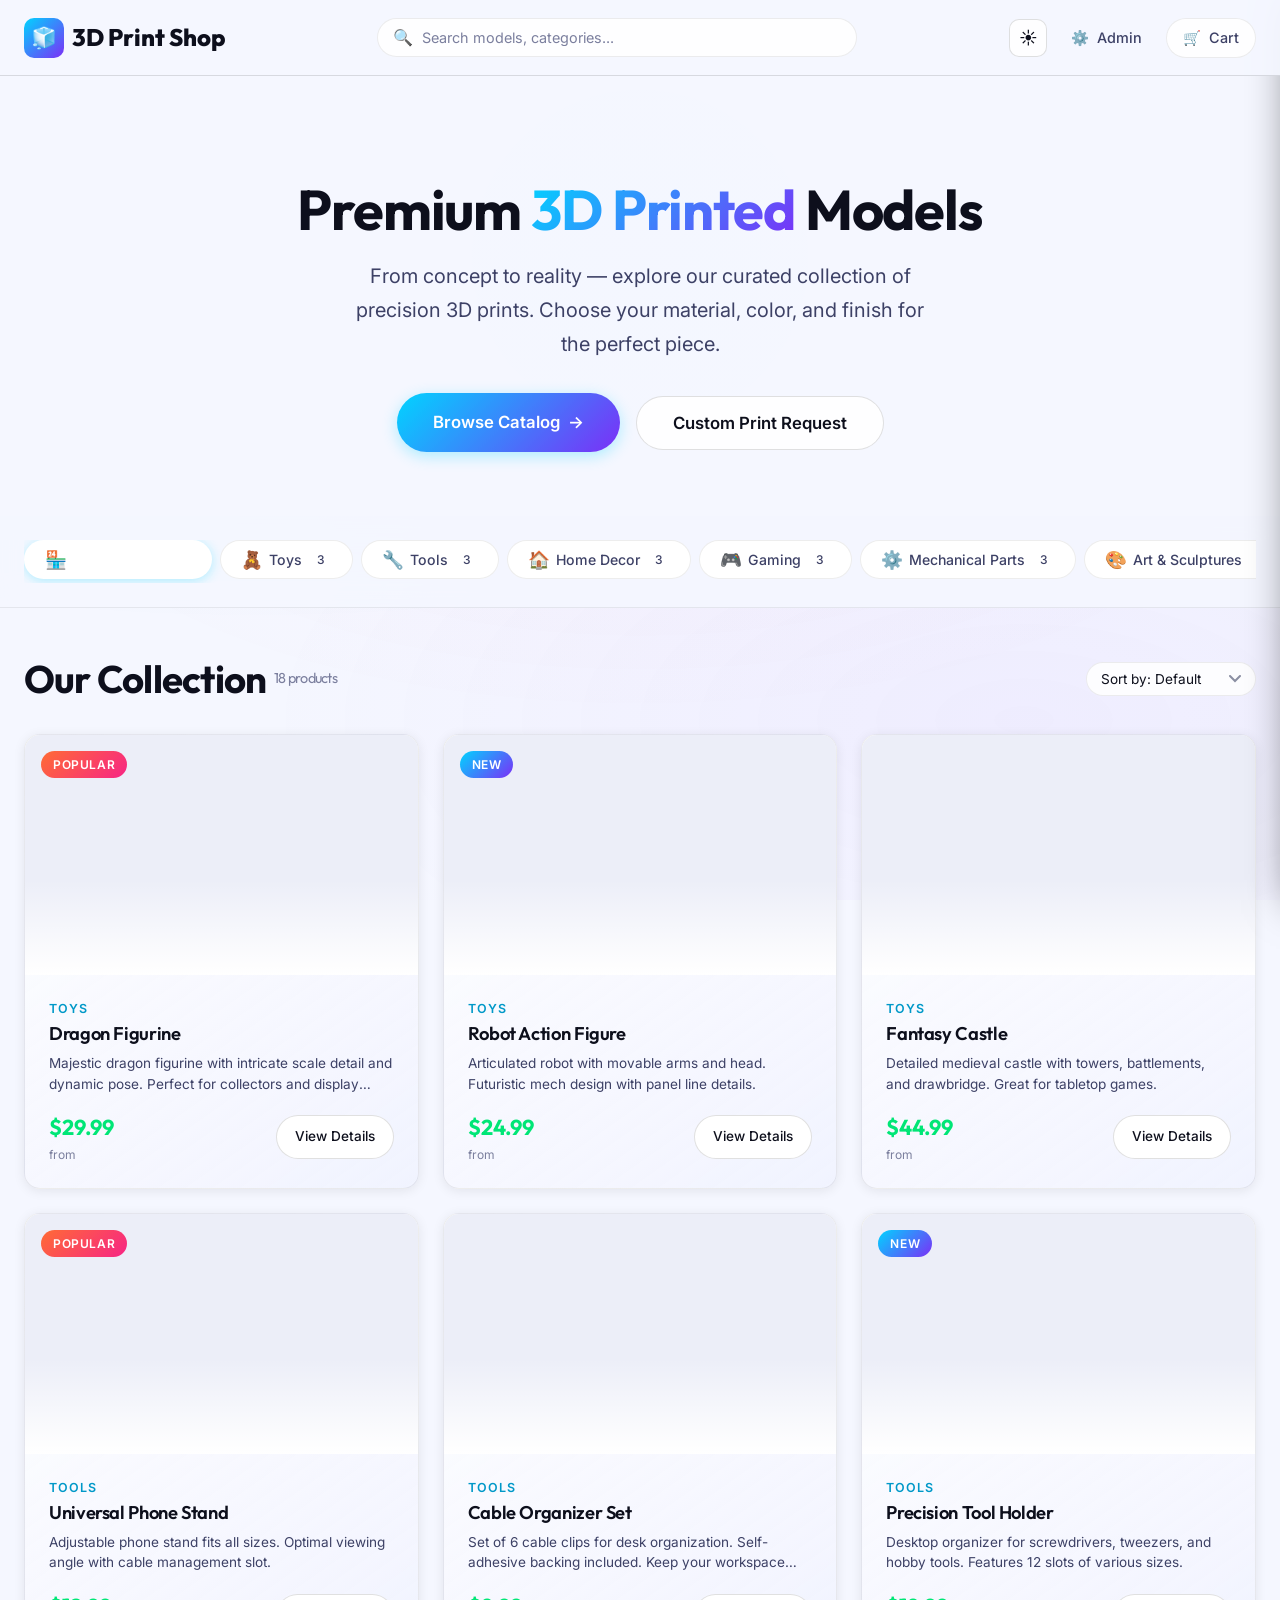
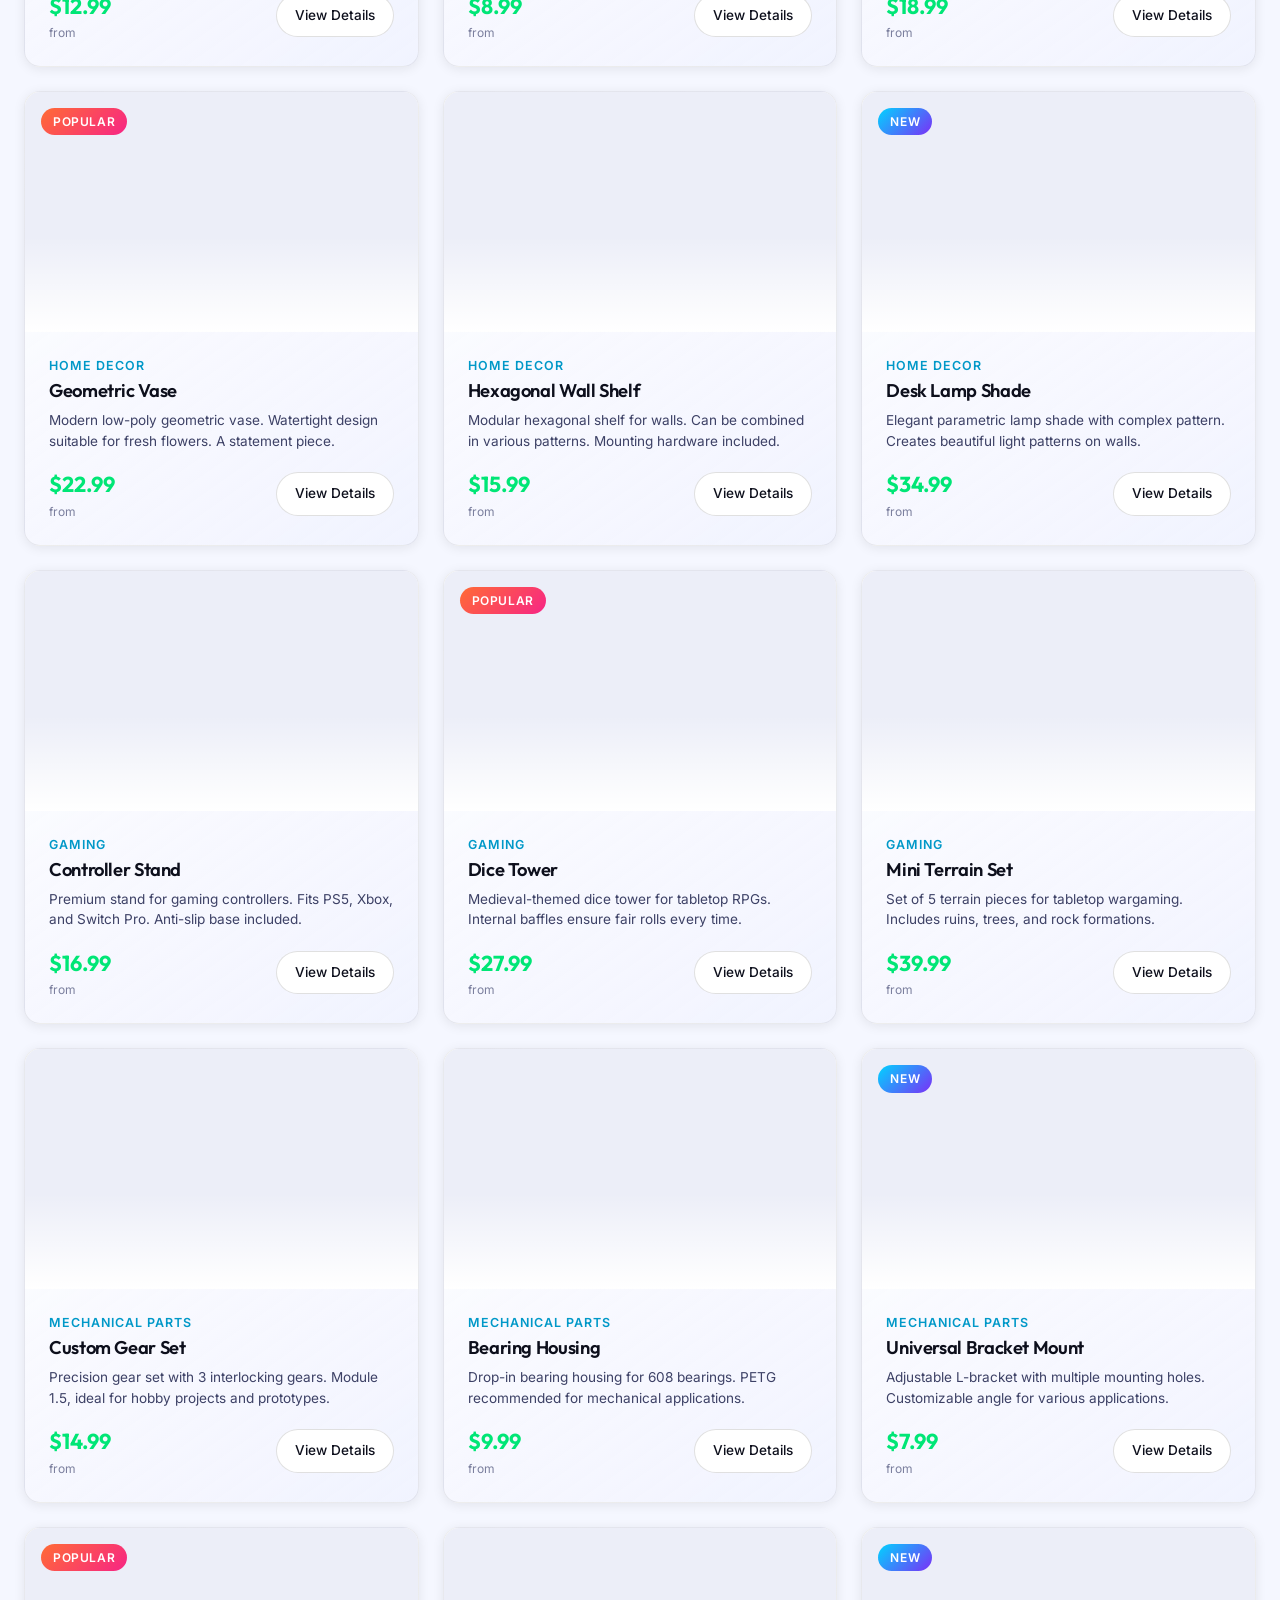
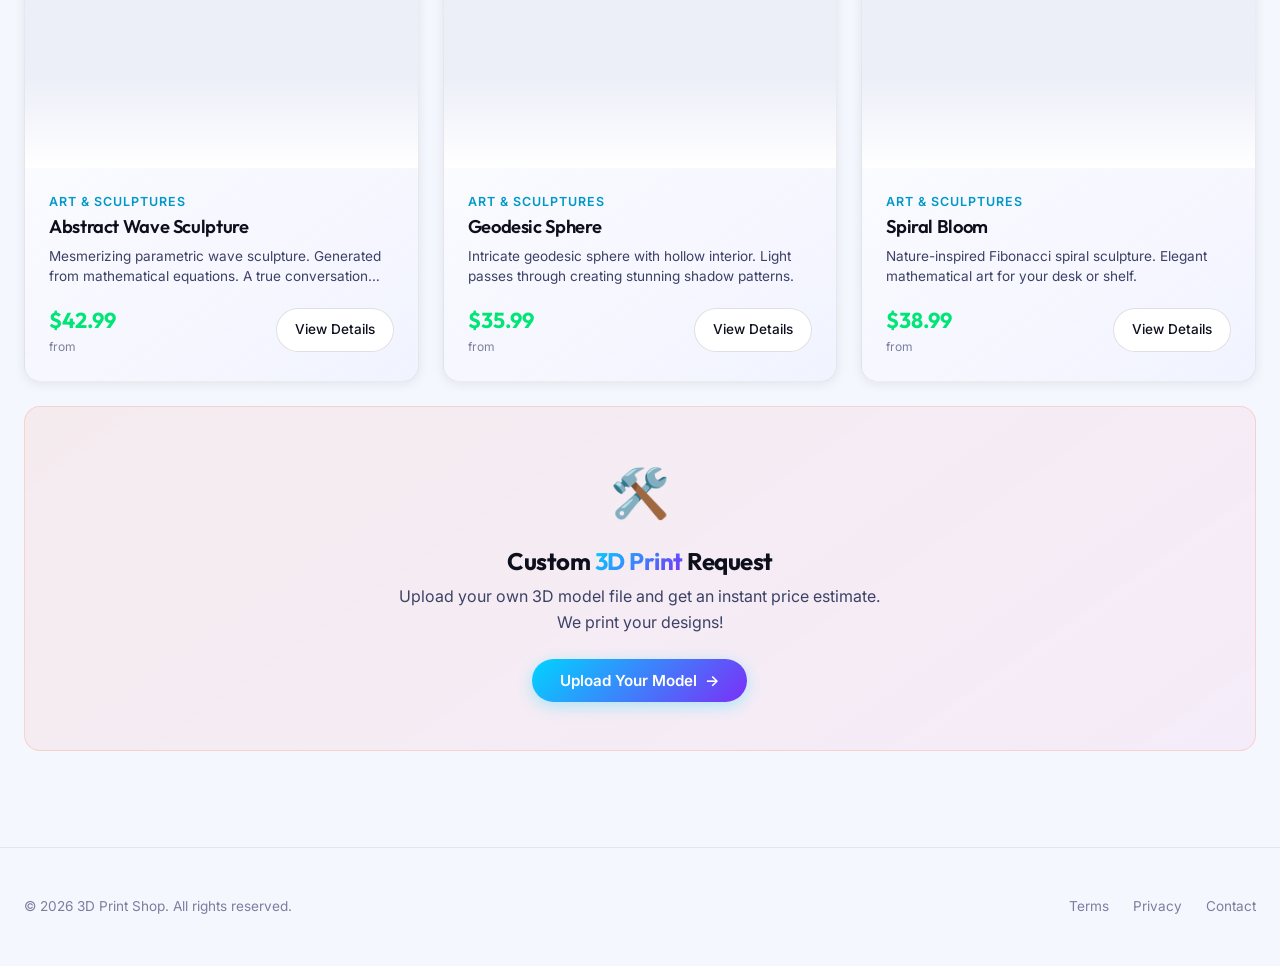
==== commit a6e7e8cd: "Phase 1: Mobile responsive layout + light/dark mode toggle" ====
--- a/index.html
+++ b/index.html
@@ -22,18 +22,19 @@
        NAVIGATION
        ============================ -->
   <nav class="navbar" id="navbar">
-    <div class="container">
-      <a href="/" class="nav-brand" id="nav-brand">
+    <div class="container" style="display:flex; align-items:center; gap:12px;">
+      <a href="/" class="nav-brand" id="nav-brand" style="flex-shrink:0;">
         <div class="brand-icon">🧊</div>
         <span>3D Print Shop</span>
       </a>
 
-      <div class="nav-search">
+      <div class="nav-search" style="flex:1;">
         <span class="search-icon">🔍</span>
         <input type="text" id="search-input" placeholder="Search models, categories..." autocomplete="off">
       </div>
 
-      <div class="nav-actions">
+      <div class="nav-actions" style="flex-shrink:0; display:flex; align-items:center; gap:8px;">
+        <button class="theme-toggle" id="theme-toggle" title="Toggle light/dark mode" aria-label="Toggle theme">🌙</button>
         <a href="admin.html" class="nav-btn" id="admin-link" title="Admin Panel">
           <span>⚙️</span>
           <span>Admin</span>
@@ -44,8 +45,27 @@
           <span class="cart-count" id="cart-count">0</span>
         </button>
       </div>
+
+      <!-- Hamburger (mobile only) -->
+      <button class="hamburger" id="hamburger" aria-label="Menu" aria-expanded="false">
+        <span></span><span></span><span></span>
+      </button>
     </div>
   </nav>
+
+  <!-- Mobile Nav Drawer -->
+  <div class="nav-mobile-drawer" id="nav-mobile-drawer" role="navigation">
+    <div class="nav-mobile-search">
+      <span>🔍</span>
+      <input type="text" id="mobile-search-input" placeholder="Search models...">
+    </div>
+    <div class="nav-mobile-links">
+      <a href="admin.html">⚙️ Admin Panel</a>
+      <button id="mobile-cart-btn">🛒 Cart <span id="mobile-cart-count"></span></button>
+      <button id="mobile-theme-toggle">🌙 Toggle Light / Dark Mode</button>
+    </div>
+  </div>
+
 
   <!-- ============================
        HERO SECTION
--- a/css/styles.css
+++ b/css/styles.css
@@ -1,2124 +1,2539 @@
-/* ============================================
-   3D PRINT SHOP — Premium E-Commerce Styles
-   ============================================ */
-
-/* ---------- Google Fonts ---------- */
-@import url('https://fonts.googleapis.com/css2?family=Inter:wght@300;400;500;600;700;800;900&family=Outfit:wght@400;500;600;700;800&display=swap');
-
-/* ---------- CSS Custom Properties ---------- */
-:root {
-    /* Background */
-    --bg-primary: #0B0D17;
-    --bg-secondary: #111427;
-    --bg-card: #161932;
-    --bg-card-hover: #1C2040;
-    --bg-elevated: #1E2148;
-    --bg-glass: rgba(22, 25, 50, 0.7);
-    --bg-glass-light: rgba(255, 255, 255, 0.03);
-
-    /* Borders */
-    --border-subtle: rgba(255, 255, 255, 0.06);
-    --border-light: rgba(255, 255, 255, 0.1);
-    --border-accent: rgba(0, 212, 255, 0.3);
-
-    /* Text */
-    --text-primary: #FFFFFF;
-    --text-secondary: #B0B3C6;
-    --text-muted: #6B6F85;
-    --text-accent: #00D4FF;
-
-    /* Accent Colors */
-    --accent-primary: #00D4FF;
-    --accent-secondary: #7B2FF7;
-    --accent-warm: #FF6B35;
-    --accent-pink: #F72585;
-    --gradient-primary: linear-gradient(135deg, #00D4FF, #7B2FF7);
-    --gradient-warm: linear-gradient(135deg, #FF6B35, #F72585);
-    --gradient-card: linear-gradient(145deg, rgba(22, 25, 50, 0.9), rgba(28, 32, 64, 0.6));
-
-    /* Status */
-    --color-success: #00E676;
-    --color-warning: #FFD600;
-    --color-error: #FF1744;
-    --color-price: #00E676;
-
-    /* Spacing */
-    --space-xs: 4px;
-    --space-sm: 8px;
-    --space-md: 16px;
-    --space-lg: 24px;
-    --space-xl: 32px;
-    --space-2xl: 48px;
-    --space-3xl: 64px;
-    --space-4xl: 96px;
-
-    /* Radius */
-    --radius-sm: 6px;
-    --radius-md: 10px;
-    --radius-lg: 16px;
-    --radius-xl: 24px;
-    --radius-full: 999px;
-
-    /* Shadows */
-    --shadow-sm: 0 2px 8px rgba(0, 0, 0, 0.3);
-    --shadow-md: 0 4px 16px rgba(0, 0, 0, 0.4);
-    --shadow-lg: 0 8px 32px rgba(0, 0, 0, 0.5);
-    --shadow-glow: 0 0 20px rgba(0, 212, 255, 0.15);
-    --shadow-glow-strong: 0 0 40px rgba(0, 212, 255, 0.25);
-
-    /* Typography */
-    --font-body: 'Inter', -apple-system, BlinkMacSystemFont, sans-serif;
-    --font-heading: 'Outfit', 'Inter', sans-serif;
-
-    /* Transitions */
-    --transition-fast: 150ms ease;
-    --transition-base: 250ms ease;
-    --transition-slow: 400ms cubic-bezier(0.4, 0, 0.2, 1);
-    --transition-spring: 500ms cubic-bezier(0.34, 1.56, 0.64, 1);
-
-    /* Z-index */
-    --z-dropdown: 100;
-    --z-modal-backdrop: 500;
-    --z-modal: 600;
-    --z-cart: 700;
-    --z-nav: 800;
-    --z-toast: 900;
-}
-
-/* ---------- Reset & Base ---------- */
-*,
-*::before,
-*::after {
-    margin: 0;
-    padding: 0;
-    box-sizing: border-box;
-}
-
-html {
-    scroll-behavior: smooth;
-    -webkit-font-smoothing: antialiased;
-    -moz-osx-font-smoothing: grayscale;
-}
-
-body {
-    font-family: var(--font-body);
-    background: var(--bg-primary);
-    color: var(--text-primary);
-    line-height: 1.6;
-    overflow-x: hidden;
-    min-height: 100vh;
-}
-
-/* Animated Background */
-body::before {
-    content: '';
-    position: fixed;
-    top: 0;
-    left: 0;
-    width: 100%;
-    height: 100%;
-    background:
-        radial-gradient(ellipse 80% 50% at 20% 20%, rgba(0, 212, 255, 0.06), transparent),
-        radial-gradient(ellipse 60% 40% at 80% 80%, rgba(123, 47, 247, 0.05), transparent),
-        radial-gradient(ellipse 50% 30% at 50% 50%, rgba(247, 37, 133, 0.03), transparent);
-    pointer-events: none;
-    z-index: 0;
-}
-
-a {
-    color: var(--accent-primary);
-    text-decoration: none;
-    transition: color var(--transition-fast);
-}
-
-a:hover {
-    color: var(--text-primary);
-}
-
-img {
-    max-width: 100%;
-    display: block;
-}
-
-button {
-    font-family: var(--font-body);
-    cursor: pointer;
-    border: none;
-    outline: none;
-    background: none;
-    color: inherit;
-}
-
-input,
-textarea,
-select {
-    font-family: var(--font-body);
-    color: var(--text-primary);
-    background: var(--bg-card);
-    border: 1px solid var(--border-light);
-    border-radius: var(--radius-md);
-    padding: 12px 16px;
-    font-size: 0.95rem;
-    transition: border-color var(--transition-fast), box-shadow var(--transition-fast);
-    outline: none;
-}
-
-input:focus,
-textarea:focus,
-select:focus {
-    border-color: var(--accent-primary);
-    box-shadow: 0 0 0 3px rgba(0, 212, 255, 0.15);
-}
-
-select {
-    appearance: none;
-    background-image: url("data:image/svg+xml,%3Csvg width='12' height='8' viewBox='0 0 12 8' fill='none' xmlns='http://www.w3.org/2000/svg'%3E%3Cpath d='M1 1L6 6L11 1' stroke='%238B8FA3' stroke-width='2' stroke-linecap='round'/%3E%3C/svg%3E");
-    background-repeat: no-repeat;
-    background-position: right 14px center;
-    padding-right: 40px;
-}
-
-/* Scrollbar */
-::-webkit-scrollbar {
-    width: 6px;
-    height: 6px;
-}
-
-::-webkit-scrollbar-track {
-    background: var(--bg-primary);
-}
-
-::-webkit-scrollbar-thumb {
-    background: var(--bg-elevated);
-    border-radius: var(--radius-full);
-}
-
-::-webkit-scrollbar-thumb:hover {
-    background: var(--accent-primary);
-}
-
-/* ---------- Typography ---------- */
-h1,
-h2,
-h3,
-h4,
-h5,
-h6 {
-    font-family: var(--font-heading);
-    font-weight: 700;
-    line-height: 1.2;
-    letter-spacing: -0.02em;
-}
-
-h1 {
-    font-size: clamp(2rem, 5vw, 3.5rem);
-}
-
-h2 {
-    font-size: clamp(1.5rem, 3vw, 2.5rem);
-}
-
-h3 {
-    font-size: clamp(1.2rem, 2vw, 1.75rem);
-}
-
-h4 {
-    font-size: 1.25rem;
-}
-
-.gradient-text {
-    background: var(--gradient-primary);
-    -webkit-background-clip: text;
-    -webkit-text-fill-color: transparent;
-    background-clip: text;
-}
-
-/* ---------- Layout ---------- */
-.container {
-    width: 100%;
-    max-width: 1400px;
-    margin: 0 auto;
-    padding: 0 var(--space-lg);
-    position: relative;
-    z-index: 1;
-}
-
-/* ============================================
-   NAVIGATION
-   ============================================ */
-.navbar {
-    position: fixed;
-    top: 0;
-    left: 0;
-    right: 0;
-    z-index: var(--z-nav);
-    padding: var(--space-md) 0;
-    transition: background var(--transition-base), box-shadow var(--transition-base), padding var(--transition-base);
-}
-
-.navbar.scrolled {
-    background: rgba(11, 13, 23, 0.92);
-    backdrop-filter: blur(20px);
-    -webkit-backdrop-filter: blur(20px);
-    box-shadow: 0 1px 0 var(--border-subtle), var(--shadow-md);
-    padding: var(--space-sm) 0;
-}
-
-.navbar .container {
-    display: flex;
-    align-items: center;
-    justify-content: space-between;
-    gap: var(--space-lg);
-}
-
-.nav-brand {
-    display: flex;
-    align-items: center;
-    gap: var(--space-sm);
-    font-family: var(--font-heading);
-    font-weight: 800;
-    font-size: 1.5rem;
-    color: var(--text-primary);
-    text-decoration: none;
-    flex-shrink: 0;
-}
-
-.nav-brand .brand-icon {
-    width: 40px;
-    height: 40px;
-    background: var(--gradient-primary);
-    border-radius: var(--radius-md);
-    display: flex;
-    align-items: center;
-    justify-content: center;
-    font-size: 1.3rem;
-}
-
-.nav-search {
-    flex: 1;
-    max-width: 480px;
-    position: relative;
-}
-
-.nav-search input {
-    width: 100%;
-    padding: 10px 16px 10px 44px;
-    background: var(--bg-glass);
-    border: 1px solid var(--border-subtle);
-    border-radius: var(--radius-full);
-    font-size: 0.9rem;
-    color: var(--text-primary);
-}
-
-.nav-search input::placeholder {
-    color: var(--text-muted);
-}
-
-.nav-search .search-icon {
-    position: absolute;
-    left: 16px;
-    top: 50%;
-    transform: translateY(-50%);
-    color: var(--text-muted);
-    pointer-events: none;
-    font-size: 1rem;
-}
-
-.nav-actions {
-    display: flex;
-    align-items: center;
-    gap: var(--space-md);
-    flex-shrink: 0;
-}
-
-.nav-btn {
-    position: relative;
-    display: flex;
-    align-items: center;
-    gap: var(--space-sm);
-    padding: 10px 16px;
-    border-radius: var(--radius-full);
-    font-size: 0.9rem;
-    font-weight: 500;
-    transition: all var(--transition-fast);
-    color: var(--text-secondary);
-}
-
-.nav-btn:hover {
-    background: var(--bg-glass-light);
-    color: var(--text-primary);
-}
-
-.nav-btn.cart-btn {
-    background: var(--bg-glass);
-    border: 1px solid var(--border-subtle);
-}
-
-.nav-btn.cart-btn:hover {
-    border-color: var(--accent-primary);
-    box-shadow: var(--shadow-glow);
-}
-
-.cart-count {
-    position: absolute;
-    top: -4px;
-    right: -4px;
-    background: var(--accent-warm);
-    color: white;
-    font-size: 0.7rem;
-    font-weight: 700;
-    padding: 2px 6px;
-    border-radius: var(--radius-full);
-    min-width: 18px;
-    text-align: center;
-    line-height: 1.3;
-    display: none;
-}
-
-.cart-count.visible {
-    display: block;
-    animation: popIn 0.3s var(--transition-spring);
-}
-
-.nav-mobile-toggle {
-    display: none;
-    font-size: 1.5rem;
-    padding: 8px;
-    color: var(--text-secondary);
-}
-
-/* ============================================
-   HERO SECTION
-   ============================================ */
-.hero {
-    padding: calc(80px + var(--space-4xl)) 0 var(--space-3xl);
-    text-align: center;
-    position: relative;
-    overflow: hidden;
-}
-
-.hero::before {
-    content: '';
-    position: absolute;
-    top: 50%;
-    left: 50%;
-    transform: translate(-50%, -50%);
-    width: 600px;
-    height: 600px;
-    background: radial-gradient(circle, rgba(0, 212, 255, 0.08), transparent 70%);
-    pointer-events: none;
-    animation: heroGlow 8s ease-in-out infinite alternate;
-}
-
-.hero h1 {
-    margin-bottom: var(--space-md);
-    position: relative;
-}
-
-.hero .subtitle {
-    font-size: clamp(1rem, 2vw, 1.25rem);
-    color: var(--text-secondary);
-    max-width: 600px;
-    margin: 0 auto var(--space-xl);
-    line-height: 1.7;
-}
-
-.hero-cta {
-    display: flex;
-    align-items: center;
-    justify-content: center;
-    gap: var(--space-md);
-    flex-wrap: wrap;
-}
-
-/* Buttons */
-.btn {
-    display: inline-flex;
-    align-items: center;
-    gap: var(--space-sm);
-    padding: 12px 28px;
-    border-radius: var(--radius-full);
-    font-weight: 600;
-    font-size: 0.95rem;
-    transition: all var(--transition-base);
-    position: relative;
-    overflow: hidden;
-}
-
-.btn-primary {
-    background: var(--gradient-primary);
-    color: white;
-    box-shadow: 0 4px 15px rgba(0, 212, 255, 0.3);
-}
-
-.btn-primary:hover {
-    transform: translateY(-2px);
-    box-shadow: 0 6px 25px rgba(0, 212, 255, 0.4);
-}
-
-.btn-primary:active {
-    transform: translateY(0);
-}
-
-.btn-secondary {
-    background: var(--bg-glass);
-    border: 1px solid var(--border-light);
-    color: var(--text-primary);
-    backdrop-filter: blur(10px);
-}
-
-.btn-secondary:hover {
-    border-color: var(--accent-primary);
-    box-shadow: var(--shadow-glow);
-    transform: translateY(-2px);
-}
-
-.btn-sm {
-    padding: 8px 18px;
-    font-size: 0.85rem;
-}
-
-.btn-lg {
-    padding: 16px 36px;
-    font-size: 1.05rem;
-}
-
-.btn-icon {
-    padding: 10px;
-    border-radius: var(--radius-md);
-}
-
-.btn-danger {
-    background: rgba(255, 23, 68, 0.15);
-    border: 1px solid rgba(255, 23, 68, 0.3);
-    color: var(--color-error);
-}
-
-.btn-danger:hover {
-    background: rgba(255, 23, 68, 0.25);
-}
-
-/* ============================================
-   CATEGORY FILTER
-   ============================================ */
-.filter-section {
-    padding: var(--space-lg) 0;
-    position: sticky;
-    top: 65px;
-    z-index: var(--z-dropdown);
-    background: rgba(11, 13, 23, 0.85);
-    backdrop-filter: blur(15px);
-    -webkit-backdrop-filter: blur(15px);
-    border-bottom: 1px solid var(--border-subtle);
-}
-
-.filter-bar {
-    display: flex;
-    align-items: center;
-    gap: var(--space-sm);
-    overflow-x: auto;
-    padding-bottom: var(--space-xs);
-    scrollbar-width: none;
-    -ms-overflow-style: none;
-}
-
-.filter-bar::-webkit-scrollbar {
-    display: none;
-}
-
-.filter-chip {
-    display: flex;
-    align-items: center;
-    gap: 6px;
-    padding: 8px 20px;
-    border-radius: var(--radius-full);
-    font-size: 0.88rem;
-    font-weight: 500;
-    white-space: nowrap;
-    border: 1px solid var(--border-subtle);
-    background: var(--bg-glass);
-    color: var(--text-secondary);
-    transition: all var(--transition-fast);
-    cursor: pointer;
-}
-
-.filter-chip:hover {
-    border-color: var(--border-light);
-    color: var(--text-primary);
-    background: var(--bg-card);
-}
-
-.filter-chip.active {
-    background: var(--gradient-primary);
-    border-color: transparent;
-    color: white;
-    box-shadow: 0 2px 12px rgba(0, 212, 255, 0.3);
-}
-
-.filter-chip .chip-icon {
-    font-size: 1.1rem;
-}
-
-.filter-chip .chip-count {
-    font-size: 0.75rem;
-    background: rgba(255, 255, 255, 0.15);
-    padding: 1px 7px;
-    border-radius: var(--radius-full);
-    margin-left: 2px;
-}
-
-.filter-chip.active .chip-count {
-    background: rgba(255, 255, 255, 0.25);
-}
-
-/* ============================================
-   PRODUCT GRID
-   ============================================ */
-.products-section {
-    padding: var(--space-2xl) 0 var(--space-4xl);
-}
-
-.section-header {
-    display: flex;
-    align-items: center;
-    justify-content: space-between;
-    margin-bottom: var(--space-xl);
-}
-
-.section-header h2 {
-    display: flex;
-    align-items: center;
-    gap: var(--space-sm);
-}
-
-.product-count {
-    font-size: 0.9rem;
-    color: var(--text-muted);
-    font-weight: 400;
-}
-
-.sort-select {
-    padding: 8px 36px 8px 14px;
-    font-size: 0.85rem;
-    border-radius: var(--radius-full);
-    background-color: var(--bg-glass);
-    border: 1px solid var(--border-subtle);
-}
-
-.products-grid {
-    display: grid;
-    grid-template-columns: repeat(auto-fill, minmax(300px, 1fr));
-    gap: var(--space-lg);
-}
-
-/* ---------- Product Card ---------- */
-.product-card {
-    position: relative;
-    background: var(--gradient-card);
-    border: 1px solid var(--border-subtle);
-    border-radius: var(--radius-lg);
-    overflow: hidden;
-    cursor: pointer;
-    transition: all var(--transition-slow);
-}
-
-.product-card:hover {
-    transform: translateY(-6px);
-    border-color: rgba(0, 212, 255, 0.2);
-    box-shadow: var(--shadow-lg), var(--shadow-glow);
-}
-
-.product-card-preview {
-    position: relative;
-    height: 240px;
-    background: var(--bg-secondary);
-    overflow: hidden;
-    display: flex;
-    align-items: center;
-    justify-content: center;
-}
-
-.product-card-preview canvas {
-    width: 100% !important;
-    height: 100% !important;
-}
-
-.product-card-preview .preview-overlay {
-    position: absolute;
-    inset: 0;
-    background: linear-gradient(to top, var(--bg-card) 0%, transparent 40%);
-    pointer-events: none;
-}
-
-.product-card-badge {
-    position: absolute;
-    top: var(--space-md);
-    left: var(--space-md);
-    padding: 4px 12px;
-    border-radius: var(--radius-full);
-    font-size: 0.75rem;
-    font-weight: 600;
-    text-transform: uppercase;
-    letter-spacing: 0.05em;
-    z-index: 2;
-}
-
-.badge-new {
-    background: var(--gradient-primary);
-    color: white;
-}
-
-.badge-popular {
-    background: var(--gradient-warm);
-    color: white;
-}
-
-.badge-custom {
-    background: linear-gradient(135deg, #FFD600, #FF6B35);
-    color: #1a1a24;
-}
-
-.product-card-info {
-    padding: var(--space-lg);
-}
-
-.product-card-category {
-    font-size: 0.78rem;
-    text-transform: uppercase;
-    letter-spacing: 0.08em;
-    color: var(--accent-primary);
-    font-weight: 600;
-    margin-bottom: var(--space-xs);
-}
-
-.product-card-name {
-    font-family: var(--font-heading);
-    font-size: 1.15rem;
-    font-weight: 600;
-    margin-bottom: var(--space-sm);
-    color: var(--text-primary);
-    transition: color var(--transition-fast);
-}
-
-.product-card:hover .product-card-name {
-    color: var(--accent-primary);
-}
-
-.product-card-desc {
-    font-size: 0.85rem;
-    color: var(--text-secondary);
-    line-height: 1.5;
-    margin-bottom: var(--space-md);
-    display: -webkit-box;
-    -webkit-line-clamp: 2;
-    line-clamp: 2;
-    -webkit-box-orient: vertical;
-    overflow: hidden;
-}
-
-.product-card-footer {
-    display: flex;
-    align-items: center;
-    justify-content: space-between;
-}
-
-.product-card-price {
-    font-family: var(--font-heading);
-    font-size: 1.35rem;
-    font-weight: 700;
-    color: var(--color-price);
-}
-
-.product-card-price .price-label {
-    font-size: 0.75rem;
-    color: var(--text-muted);
-    font-weight: 400;
-    display: block;
-    font-family: var(--font-body);
-}
-
-.product-card-action {
-    padding: 10px 18px;
-    border-radius: var(--radius-full);
-    background: var(--bg-elevated);
-    border: 1px solid var(--border-light);
-    font-size: 0.85rem;
-    font-weight: 500;
-    color: var(--text-primary);
-    transition: all var(--transition-fast);
-}
-
-.product-card:hover .product-card-action {
-    background: var(--gradient-primary);
-    border-color: transparent;
-    box-shadow: 0 2px 12px rgba(0, 212, 255, 0.3);
-}
-
-/* ============================================
-   CUSTOM ORDER CARD
-   ============================================ */
-.custom-order-card {
-    background: linear-gradient(145deg, rgba(255, 107, 53, 0.08), rgba(247, 37, 133, 0.05));
-    border: 1px solid rgba(255, 107, 53, 0.2);
-    border-radius: var(--radius-lg);
-    padding: var(--space-2xl);
-    text-align: center;
-    cursor: pointer;
-    transition: all var(--transition-slow);
-    grid-column: 1 / -1;
-}
-
-.custom-order-card:hover {
-    border-color: rgba(255, 107, 53, 0.4);
-    box-shadow: 0 8px 32px rgba(255, 107, 53, 0.15);
-    transform: translateY(-4px);
-}
-
-.custom-order-card .custom-icon {
-    font-size: 3rem;
-    margin-bottom: var(--space-md);
-    display: block;
-}
-
-.custom-order-card h3 {
-    margin-bottom: var(--space-sm);
-    font-size: 1.5rem;
-}
-
-.custom-order-card p {
-    color: var(--text-secondary);
-    max-width: 500px;
-    margin: 0 auto var(--space-lg);
-}
-
-/* ============================================
-   PRODUCT MODAL
-   ============================================ */
-.modal-backdrop {
-    position: fixed;
-    inset: 0;
-    background: rgba(0, 0, 0, 0.7);
-    backdrop-filter: blur(8px);
-    -webkit-backdrop-filter: blur(8px);
-    z-index: var(--z-modal-backdrop);
-    opacity: 0;
-    pointer-events: none;
-    transition: opacity var(--transition-base);
-}
-
-.modal-backdrop.active {
-    opacity: 1;
-    pointer-events: all;
-}
-
-.product-modal {
-    position: fixed;
-    top: 50%;
-    left: 50%;
-    transform: translate(-50%, -50%) scale(0.95);
-    width: 95vw;
-    max-width: 1100px;
-    max-height: 90vh;
-    background: var(--bg-secondary);
-    border: 1px solid var(--border-light);
-    border-radius: var(--radius-xl);
-    z-index: var(--z-modal);
-    opacity: 0;
-    pointer-events: none;
-    transition: all var(--transition-slow);
-    overflow: hidden;
-    display: flex;
-    flex-direction: row;
-}
-
-.product-modal.active {
-    opacity: 1;
-    pointer-events: all;
-    transform: translate(-50%, -50%) scale(1);
-}
-
-.modal-close {
-    position: absolute;
-    top: var(--space-md);
-    right: var(--space-md);
-    width: 40px;
-    height: 40px;
-    border-radius: var(--radius-full);
-    background: var(--bg-glass);
-    border: 1px solid var(--border-subtle);
-    color: var(--text-secondary);
-    font-size: 1.2rem;
-    display: flex;
-    align-items: center;
-    justify-content: center;
-    z-index: 10;
-    transition: all var(--transition-fast);
-    backdrop-filter: blur(10px);
-}
-
-.modal-close:hover {
-    background: var(--color-error);
-    border-color: var(--color-error);
-    color: white;
-}
-
-/* Viewer Side */
-.modal-viewer {
-    flex: 1;
-    min-height: 400px;
-    background: var(--bg-primary);
-    position: relative;
-    display: flex;
-    align-items: center;
-    justify-content: center;
-}
-
-.modal-viewer canvas {
-    width: 100% !important;
-    height: 100% !important;
-}
-
-.viewer-hint {
-    position: absolute;
-    bottom: var(--space-md);
-    left: 50%;
-    transform: translateX(-50%);
-    font-size: 0.8rem;
-    color: var(--text-muted);
-    background: var(--bg-glass);
-    padding: 6px 16px;
-    border-radius: var(--radius-full);
-    backdrop-filter: blur(10px);
-    pointer-events: none;
-    display: flex;
-    align-items: center;
-    gap: 6px;
-}
-
-/* Details Side */
-.modal-details {
-    width: 420px;
-    padding: var(--space-xl);
-    overflow-y: auto;
-    display: flex;
-    flex-direction: column;
-    gap: var(--space-lg);
-}
-
-.modal-category {
-    font-size: 0.8rem;
-    text-transform: uppercase;
-    letter-spacing: 0.1em;
-    color: var(--accent-primary);
-    font-weight: 600;
-}
-
-.modal-title {
-    font-size: 1.75rem;
-    font-weight: 700;
-    line-height: 1.2;
-}
-
-.modal-description {
-    color: var(--text-secondary);
-    font-size: 0.95rem;
-    line-height: 1.6;
-}
-
-.modal-dimensions {
-    display: flex;
-    gap: var(--space-md);
-}
-
-.dimension-item {
-    flex: 1;
-    text-align: center;
-    padding: var(--space-sm) var(--space-md);
-    background: var(--bg-card);
-    border-radius: var(--radius-md);
-    border: 1px solid var(--border-subtle);
-}
-
-.dimension-item .dim-label {
-    font-size: 0.7rem;
-    text-transform: uppercase;
-    letter-spacing: 0.05em;
-    color: var(--text-muted);
-    margin-bottom: 2px;
-}
-
-.dimension-item .dim-value {
-    font-weight: 600;
-    font-size: 0.95rem;
-}
-
-/* Color Picker */
-.option-group {
-    display: flex;
-    flex-direction: column;
-    gap: var(--space-sm);
-}
-
-.option-label {
-    font-size: 0.85rem;
-    font-weight: 600;
-    color: var(--text-secondary);
-    display: flex;
-    align-items: center;
-    gap: var(--space-sm);
-}
-
-.option-label .selected-value {
-    color: var(--accent-primary);
-    font-weight: 400;
-}
-
-.color-options {
-    display: flex;
-    gap: var(--space-sm);
-    flex-wrap: wrap;
-}
-
-.color-swatch {
-    width: 36px;
-    height: 36px;
-    border-radius: var(--radius-full);
-    border: 2px solid transparent;
-    cursor: pointer;
-    transition: all var(--transition-fast);
-    position: relative;
-}
-
-.color-swatch:hover {
-    transform: scale(1.15);
-}
-
-.color-swatch.active {
-    border-color: var(--text-primary);
-    box-shadow: 0 0 0 3px var(--bg-secondary), 0 0 0 5px var(--accent-primary);
-}
-
-/* Material Selector */
-.material-options {
-    display: flex;
-    flex-direction: column;
-    gap: var(--space-sm);
-}
-
-.material-option {
-    display: flex;
-    align-items: center;
-    gap: var(--space-md);
-    padding: 12px 16px;
-    background: var(--bg-card);
-    border: 1px solid var(--border-subtle);
-    border-radius: var(--radius-md);
-    cursor: pointer;
-    transition: all var(--transition-fast);
-}
-
-.material-option:hover {
-    border-color: var(--border-light);
-    background: var(--bg-card-hover);
-}
-
-.material-option.active {
-    border-color: var(--accent-primary);
-    background: rgba(0, 212, 255, 0.06);
-    box-shadow: inset 0 0 0 1px rgba(0, 212, 255, 0.15);
-}
-
-.material-radio {
-    width: 18px;
-    height: 18px;
-    border-radius: var(--radius-full);
-    border: 2px solid var(--border-light);
-    flex-shrink: 0;
-    position: relative;
-    transition: border-color var(--transition-fast);
-}
-
-.material-option.active .material-radio {
-    border-color: var(--accent-primary);
-}
-
-.material-option.active .material-radio::after {
-    content: '';
-    position: absolute;
-    top: 3px;
-    left: 3px;
-    right: 3px;
-    bottom: 3px;
-    background: var(--accent-primary);
-    border-radius: var(--radius-full);
-}
-
-.material-info {
-    flex: 1;
-}
-
-.material-name {
-    font-weight: 600;
-    font-size: 0.9rem;
-}
-
-.material-desc {
-    font-size: 0.78rem;
-    color: var(--text-muted);
-}
-
-.material-price {
-    font-weight: 600;
-    font-size: 0.95rem;
-    color: var(--color-price);
-    white-space: nowrap;
-}
-
-/* Quantity */
-.quantity-selector {
-    display: flex;
-    align-items: center;
-    gap: var(--space-md);
-}
-
-.qty-controls {
-    display: flex;
-    align-items: center;
-    background: var(--bg-card);
-    border: 1px solid var(--border-subtle);
-    border-radius: var(--radius-md);
-    overflow: hidden;
-}
-
-.qty-btn {
-    width: 40px;
-    height: 40px;
-    display: flex;
-    align-items: center;
-    justify-content: center;
-    font-size: 1.2rem;
-    color: var(--text-secondary);
-    transition: all var(--transition-fast);
-}
-
-.qty-btn:hover {
-    background: var(--bg-elevated);
-    color: var(--text-primary);
-}
-
-.qty-value {
-    width: 50px;
-    text-align: center;
-    font-weight: 600;
-    font-size: 1rem;
-    border: none;
-    background: none;
-    color: var(--text-primary);
-}
-
-/* Price Display */
-.modal-price-section {
-    display: flex;
-    align-items: center;
-    justify-content: space-between;
-    padding: var(--space-lg);
-    background: var(--bg-card);
-    border-radius: var(--radius-lg);
-    border: 1px solid var(--border-subtle);
-}
-
-.modal-total-label {
-    font-size: 0.85rem;
-    color: var(--text-muted);
-}
-
-.modal-total-price {
-    font-family: var(--font-heading);
-    font-size: 2rem;
-    font-weight: 800;
-    color: var(--color-price);
-}
-
-.modal-add-cart {
-    width: 100%;
-    padding: 16px;
-    border-radius: var(--radius-lg);
-    background: var(--gradient-primary);
-    color: white;
-    font-weight: 700;
-    font-size: 1.05rem;
-    box-shadow: 0 4px 20px rgba(0, 212, 255, 0.3);
-    transition: all var(--transition-base);
-    display: flex;
-    align-items: center;
-    justify-content: center;
-    gap: var(--space-sm);
-}
-
-.modal-add-cart:hover {
-    transform: translateY(-2px);
-    box-shadow: 0 6px 30px rgba(0, 212, 255, 0.4);
-}
-
-.modal-add-cart:active {
-    transform: translateY(0);
-}
-
-/* ============================================
-   CUSTOM ORDER MODAL
-   ============================================ */
-.custom-modal {
-    position: fixed;
-    top: 50%;
-    left: 50%;
-    transform: translate(-50%, -50%) scale(0.95);
-    width: 95vw;
-    max-width: 650px;
-    max-height: 90vh;
-    background: var(--bg-secondary);
-    border: 1px solid var(--border-light);
-    border-radius: var(--radius-xl);
-    z-index: var(--z-modal);
-    opacity: 0;
-    pointer-events: none;
-    transition: all var(--transition-slow);
-    overflow-y: auto;
-    padding: var(--space-xl);
-}
-
-.custom-modal.active {
-    opacity: 1;
-    pointer-events: all;
-    transform: translate(-50%, -50%) scale(1);
-}
-
-.custom-modal h2 {
-    margin-bottom: var(--space-sm);
-}
-
-.custom-modal .modal-subtitle {
-    color: var(--text-secondary);
-    margin-bottom: var(--space-xl);
-    font-size: 0.95rem;
-}
-
-.upload-zone {
-    border: 2px dashed var(--border-light);
-    border-radius: var(--radius-lg);
-    padding: var(--space-2xl);
-    text-align: center;
-    transition: all var(--transition-base);
-    cursor: pointer;
-    margin-bottom: var(--space-lg);
-}
-
-.upload-zone:hover,
-.upload-zone.drag-over {
-    border-color: var(--accent-primary);
-    background: rgba(0, 212, 255, 0.04);
-}
-
-.upload-zone .upload-icon {
-    font-size: 3rem;
-    margin-bottom: var(--space-md);
-    display: block;
-}
-
-.upload-zone .upload-text {
-    font-weight: 600;
-    margin-bottom: var(--space-xs);
-}
-
-.upload-zone .upload-hint {
-    font-size: 0.85rem;
-    color: var(--text-muted);
-}
-
-.upload-zone input[type="file"] {
-    display: none;
-}
-
-.upload-file-info {
-    display: none;
-    align-items: center;
-    gap: var(--space-md);
-    padding: var(--space-md);
-    background: var(--bg-card);
-    border-radius: var(--radius-md);
-    border: 1px solid var(--border-subtle);
-    margin-bottom: var(--space-lg);
-}
-
-.upload-file-info.visible {
-    display: flex;
-}
-
-.upload-file-info .file-icon {
-    font-size: 1.5rem;
-}
-
-.upload-file-info .file-name {
-    flex: 1;
-    font-weight: 500;
-    font-size: 0.9rem;
-}
-
-.upload-file-info .file-size {
-    color: var(--text-muted);
-    font-size: 0.8rem;
-}
-
-.upload-file-info .file-remove {
-    color: var(--text-muted);
-    cursor: pointer;
-    font-size: 1.2rem;
-    padding: 4px;
-}
-
-.upload-file-info .file-remove:hover {
-    color: var(--color-error);
-}
-
-.custom-form-grid {
-    display: grid;
-    grid-template-columns: 1fr 1fr;
-    gap: var(--space-md);
-    margin-bottom: var(--space-lg);
-}
-
-.form-group {
-    display: flex;
-    flex-direction: column;
-    gap: var(--space-xs);
-}
-
-.form-group.full-width {
-    grid-column: 1 / -1;
-}
-
-.form-group label {
-    font-size: 0.85rem;
-    font-weight: 500;
-    color: var(--text-secondary);
-}
-
-.form-group textarea {
-    min-height: 80px;
-    resize: vertical;
-}
-
-.estimate-result {
-    display: none;
-    padding: var(--space-lg);
-    background: rgba(0, 230, 118, 0.06);
-    border: 1px solid rgba(0, 230, 118, 0.2);
-    border-radius: var(--radius-lg);
-    margin-top: var(--space-lg);
-    text-align: center;
-}
-
-.estimate-result.visible {
-    display: block;
-    animation: slideUp 0.4s ease;
-}
-
-.estimate-result .estimate-label {
-    font-size: 0.85rem;
-    color: var(--text-secondary);
-    margin-bottom: var(--space-sm);
-}
-
-.estimate-result .estimate-price {
-    font-family: var(--font-heading);
-    font-size: 2.5rem;
-    font-weight: 800;
-    color: var(--color-price);
-}
-
-.estimate-result .estimate-note {
-    font-size: 0.8rem;
-    color: var(--text-muted);
-    margin-top: var(--space-sm);
-}
-
-/* ============================================
-   CART DRAWER
-   ============================================ */
-.cart-drawer {
-    position: fixed;
-    top: 0;
-    right: -480px;
-    width: 460px;
-    max-width: 100vw;
-    height: 100vh;
-    background: var(--bg-secondary);
-    border-left: 1px solid var(--border-subtle);
-    z-index: var(--z-cart);
-    transition: right var(--transition-slow);
-    display: flex;
-    flex-direction: column;
-    box-shadow: -10px 0 40px rgba(0, 0, 0, 0.5);
-}
-
-.cart-drawer.open {
-    right: 0;
-}
-
-.cart-drawer-header {
-    display: flex;
-    align-items: center;
-    justify-content: space-between;
-    padding: var(--space-lg) var(--space-xl);
-    border-bottom: 1px solid var(--border-subtle);
-}
-
-.cart-drawer-header h3 {
-    display: flex;
-    align-items: center;
-    gap: var(--space-sm);
-}
-
-.cart-drawer-close {
-    width: 36px;
-    height: 36px;
-    border-radius: var(--radius-full);
-    display: flex;
-    align-items: center;
-    justify-content: center;
-    color: var(--text-muted);
-    transition: all var(--transition-fast);
-}
-
-.cart-drawer-close:hover {
-    background: var(--bg-card);
-    color: var(--text-primary);
-}
-
-.cart-items {
-    flex: 1;
-    overflow-y: auto;
-    padding: var(--space-md) var(--space-xl);
-}
-
-.cart-empty {
-    text-align: center;
-    padding: var(--space-3xl) var(--space-lg);
-    color: var(--text-muted);
-}
-
-.cart-empty .empty-icon {
-    font-size: 3rem;
-    margin-bottom: var(--space-md);
-    display: block;
-}
-
-.cart-item {
-    display: flex;
-    gap: var(--space-md);
-    padding: var(--space-md) 0;
-    border-bottom: 1px solid var(--border-subtle);
-    animation: slideUp 0.3s ease;
-}
-
-.cart-item-color {
-    width: 60px;
-    height: 60px;
-    border-radius: var(--radius-md);
-    flex-shrink: 0;
-}
-
-.cart-item-details {
-    flex: 1;
-    min-width: 0;
-}
-
-.cart-item-name {
-    font-weight: 600;
-    font-size: 0.95rem;
-    margin-bottom: 2px;
-    white-space: nowrap;
-    overflow: hidden;
-    text-overflow: ellipsis;
-}
-
-.cart-item-meta {
-    font-size: 0.8rem;
-    color: var(--text-muted);
-}
-
-.cart-item-bottom {
-    display: flex;
-    align-items: center;
-    justify-content: space-between;
-    margin-top: var(--space-sm);
-}
-
-.cart-item-price {
-    font-weight: 700;
-    color: var(--color-price);
-}
-
-.cart-item-remove {
-    font-size: 0.8rem;
-    color: var(--text-muted);
-    cursor: pointer;
-    padding: 4px 8px;
-    border-radius: var(--radius-sm);
-    transition: all var(--transition-fast);
-}
-
-.cart-item-remove:hover {
-    color: var(--color-error);
-    background: rgba(255, 23, 68, 0.1);
-}
-
-.cart-drawer-footer {
-    padding: var(--space-lg) var(--space-xl);
-    border-top: 1px solid var(--border-subtle);
-    background: var(--bg-card);
-}
-
-.cart-subtotal {
-    display: flex;
-    justify-content: space-between;
-    margin-bottom: var(--space-md);
-    font-size: 1.1rem;
-}
-
-.cart-subtotal .subtotal-value {
-    font-weight: 700;
-    font-size: 1.25rem;
-    color: var(--color-price);
-}
-
-.cart-checkout-btn {
-    width: 100%;
-    padding: 16px;
-    border-radius: var(--radius-lg);
-    background: var(--gradient-primary);
-    color: white;
-    font-weight: 700;
-    font-size: 1rem;
-    transition: all var(--transition-base);
-    display: flex;
-    align-items: center;
-    justify-content: center;
-    gap: var(--space-sm);
-}
-
-.cart-checkout-btn:hover {
-    box-shadow: 0 4px 20px rgba(0, 212, 255, 0.35);
-    transform: translateY(-1px);
-}
-
-/* ============================================
-   TOAST NOTIFICATION
-   ============================================ */
-.toast-container {
-    position: fixed;
-    bottom: var(--space-xl);
-    right: var(--space-xl);
-    z-index: var(--z-toast);
-    display: flex;
-    flex-direction: column;
-    gap: var(--space-sm);
-}
-
-.toast {
-    display: flex;
-    align-items: center;
-    gap: var(--space-md);
-    padding: var(--space-md) var(--space-lg);
-    background: var(--bg-elevated);
-    border: 1px solid var(--border-light);
-    border-radius: var(--radius-lg);
-    box-shadow: var(--shadow-lg);
-    font-size: 0.9rem;
-    animation: toastIn 0.4s ease;
-    min-width: 280px;
-    backdrop-filter: blur(20px);
-}
-
-.toast.toast-exit {
-    animation: toastOut 0.3s ease forwards;
-}
-
-.toast-icon {
-    font-size: 1.3rem;
-}
-
-.toast-message {
-    flex: 1;
-}
-
-/* ============================================
-   FOOTER
-   ============================================ */
-.site-footer {
-    border-top: 1px solid var(--border-subtle);
-    padding: var(--space-2xl) 0;
-    color: var(--text-muted);
-    font-size: 0.85rem;
-    text-align: center;
-    position: relative;
-    z-index: 1;
-}
-
-.footer-content {
-    display: flex;
-    align-items: center;
-    justify-content: space-between;
-    flex-wrap: wrap;
-    gap: var(--space-md);
-}
-
-.footer-links {
-    display: flex;
-    gap: var(--space-lg);
-}
-
-.footer-links a {
-    color: var(--text-muted);
-    transition: color var(--transition-fast);
-}
-
-.footer-links a:hover {
-    color: var(--accent-primary);
-}
-
-/* ============================================
-   ADMIN STYLES
-   ============================================ */
-.admin-login-container {
-    min-height: 100vh;
-    display: flex;
-    align-items: center;
-    justify-content: center;
-    padding: var(--space-xl);
-}
-
-.admin-login-card {
-    width: 100%;
-    max-width: 420px;
-    background: var(--bg-secondary);
-    border: 1px solid var(--border-light);
-    border-radius: var(--radius-xl);
-    padding: var(--space-2xl);
-    box-shadow: var(--shadow-lg);
-}
-
-.admin-login-card h1 {
-    text-align: center;
-    font-size: 1.75rem;
-    margin-bottom: var(--space-sm);
-}
-
-.admin-login-card .login-subtitle {
-    text-align: center;
-    color: var(--text-muted);
-    margin-bottom: var(--space-xl);
-    font-size: 0.9rem;
-}
-
-.admin-login-card .form-group {
-    margin-bottom: var(--space-md);
-}
-
-.admin-login-card input {
-    width: 100%;
-}
-
-.admin-login-card .btn {
-    width: 100%;
-    justify-content: center;
-    margin-top: var(--space-md);
-}
-
-.login-error {
-    display: none;
-    color: var(--color-error);
-    font-size: 0.85rem;
-    text-align: center;
-    margin-top: var(--space-md);
-    padding: var(--space-sm) var(--space-md);
-    background: rgba(255, 23, 68, 0.1);
-    border-radius: var(--radius-md);
-}
-
-.login-error.visible {
-    display: block;
-}
-
-/* Admin Dashboard */
-.admin-dashboard {
-    display: none;
-    padding-top: 80px;
-}
-
-.admin-dashboard.active {
-    display: block;
-}
-
-.admin-nav {
-    position: fixed;
-    top: 0;
-    left: 0;
-    right: 0;
-    background: var(--bg-secondary);
-    border-bottom: 1px solid var(--border-subtle);
-    z-index: var(--z-nav);
-    padding: var(--space-md) var(--space-xl);
-    display: flex;
-    align-items: center;
-    justify-content: space-between;
-}
-
-.admin-nav-brand {
-    font-family: var(--font-heading);
-    font-weight: 700;
-    font-size: 1.2rem;
-    display: flex;
-    align-items: center;
-    gap: var(--space-sm);
-}
-
-.admin-nav-brand .admin-badge {
-    font-size: 0.7rem;
-    padding: 2px 8px;
-    background: var(--gradient-warm);
-    border-radius: var(--radius-full);
-    font-weight: 600;
-    text-transform: uppercase;
-    letter-spacing: 0.05em;
-}
-
-.admin-tabs {
-    display: flex;
-    gap: var(--space-sm);
-    padding: 0 var(--space-xl);
-    margin-bottom: var(--space-xl);
-}
-
-.admin-tab {
-    padding: 10px 24px;
-    border-radius: var(--radius-full);
-    font-size: 0.9rem;
-    font-weight: 500;
-    color: var(--text-secondary);
-    border: 1px solid transparent;
-    transition: all var(--transition-fast);
-}
-
-.admin-tab:hover {
-    color: var(--text-primary);
-    background: var(--bg-card);
-}
-
-.admin-tab.active {
-    background: var(--gradient-primary);
-    color: white;
-}
-
-.admin-content {
-    padding: 0 var(--space-xl) var(--space-2xl);
-}
-
-.admin-section {
-    display: none;
-}
-
-.admin-section.active {
-    display: block;
-}
-
-.admin-card {
-    background: var(--bg-card);
-    border: 1px solid var(--border-subtle);
-    border-radius: var(--radius-lg);
-    padding: var(--space-xl);
-    margin-bottom: var(--space-lg);
-}
-
-.admin-card h3 {
-    margin-bottom: var(--space-lg);
-    display: flex;
-    align-items: center;
-    gap: var(--space-sm);
-}
-
-.admin-table {
-    width: 100%;
-    border-collapse: collapse;
-}
-
-.admin-table th,
-.admin-table td {
-    padding: 12px 16px;
-    text-align: left;
-    border-bottom: 1px solid var(--border-subtle);
-}
-
-.admin-table th {
-    font-size: 0.8rem;
-    text-transform: uppercase;
-    letter-spacing: 0.05em;
-    color: var(--text-muted);
-    font-weight: 600;
-}
-
-.admin-table td {
-    font-size: 0.9rem;
-}
-
-.admin-table tr:hover {
-    background: var(--bg-card-hover);
-}
-
-.admin-table input {
-    width: 100px;
-    padding: 6px 10px;
-    font-size: 0.9rem;
-    text-align: right;
-}
-
-.admin-table .material-tag {
-    display: inline-flex;
-    align-items: center;
-    padding: 4px 10px;
-    background: var(--bg-elevated);
-    border-radius: var(--radius-full);
-    font-size: 0.8rem;
-    font-weight: 500;
-}
-
-/* Admin Stats */
-.admin-stats {
-    display: grid;
-    grid-template-columns: repeat(auto-fit, minmax(200px, 1fr));
-    gap: var(--space-md);
-    margin-bottom: var(--space-xl);
-}
-
-.stat-card {
-    background: var(--bg-card);
-    border: 1px solid var(--border-subtle);
-    border-radius: var(--radius-lg);
-    padding: var(--space-lg);
-    text-align: center;
-}
-
-.stat-card .stat-value {
-    font-family: var(--font-heading);
-    font-size: 2rem;
-    font-weight: 700;
-    color: var(--accent-primary);
-}
-
-.stat-card .stat-label {
-    font-size: 0.8rem;
-    color: var(--text-muted);
-    text-transform: uppercase;
-    letter-spacing: 0.05em;
-    margin-top: var(--space-xs);
-}
-
-/* ============================================
-   ANIMATIONS
-   ============================================ */
-@keyframes heroGlow {
-    0% {
-        transform: translate(-50%, -50%) scale(1);
-        opacity: 0.5;
-    }
-
-    100% {
-        transform: translate(-50%, -50%) scale(1.3);
-        opacity: 1;
-    }
-}
-
-@keyframes popIn {
-    0% {
-        transform: scale(0);
-    }
-
-    100% {
-        transform: scale(1);
-    }
-}
-
-@keyframes slideUp {
-    from {
-        opacity: 0;
-        transform: translateY(16px);
-    }
-
-    to {
-        opacity: 1;
-        transform: translateY(0);
-    }
-}
-
-@keyframes toastIn {
-    from {
-        opacity: 0;
-        transform: translateX(100px);
-    }
-
-    to {
-        opacity: 1;
-        transform: translateX(0);
-    }
-}
-
-@keyframes toastOut {
-    from {
-        opacity: 1;
-        transform: translateX(0);
-    }
-
-    to {
-        opacity: 0;
-        transform: translateX(100px);
-    }
-}
-
-@keyframes fadeInUp {
-    from {
-        opacity: 0;
-        transform: translateY(30px);
-    }
-
-    to {
-        opacity: 1;
-        transform: translateY(0);
-    }
-}
-
-@keyframes spin {
-    to {
-        transform: rotate(360deg);
-    }
-}
-
-.animate-in {
-    animation: fadeInUp 0.5s ease both;
-}
-
-/* Staggered animations for grid items */
-.product-card:nth-child(1) {
-    animation-delay: 0.05s;
-}
-
-.product-card:nth-child(2) {
-    animation-delay: 0.1s;
-}
-
-.product-card:nth-child(3) {
-    animation-delay: 0.15s;
-}
-
-.product-card:nth-child(4) {
-    animation-delay: 0.2s;
-}
-
-.product-card:nth-child(5) {
-    animation-delay: 0.25s;
-}
-
-.product-card:nth-child(6) {
-    animation-delay: 0.3s;
-}
-
-.product-card:nth-child(7) {
-    animation-delay: 0.35s;
-}
-
-.product-card:nth-child(8) {
-    animation-delay: 0.4s;
-}
-
-.product-card:nth-child(9) {
-    animation-delay: 0.45s;
-}
-
-.product-card:nth-child(10) {
-    animation-delay: 0.5s;
-}
-
-/* Loader */
-.loader {
-    width: 40px;
-    height: 40px;
-    border: 3px solid var(--border-subtle);
-    border-top-color: var(--accent-primary);
-    border-radius: 50%;
-    animation: spin 0.8s linear infinite;
-}
-
-/* ============================================
-   RESPONSIVE
-   ============================================ */
-@media (max-width: 1024px) {
-    .product-modal {
-        flex-direction: column;
-        max-height: 95vh;
-        overflow-y: auto;
-    }
-
-    .modal-viewer {
-        min-height: 300px;
-        max-height: 350px;
-    }
-
-    .modal-details {
-        width: 100%;
-    }
-}
-
-@media (max-width: 768px) {
-    :root {
-        --space-lg: 16px;
-        --space-xl: 24px;
-        --space-2xl: 32px;
-        --space-3xl: 48px;
-        --space-4xl: 64px;
-    }
-
-    .nav-search {
-        display: none;
-    }
-
-    .nav-mobile-toggle {
-        display: flex;
-    }
-
-    .nav-btn span:not(.cart-count) {
-        display: none;
-    }
-
-    .products-grid {
-        grid-template-columns: repeat(auto-fill, minmax(260px, 1fr));
-        gap: var(--space-md);
-    }
-
-    .hero {
-        padding: calc(80px + var(--space-2xl)) 0 var(--space-xl);
-    }
-
-    .product-modal {
-        width: 100vw;
-        max-width: 100vw;
-        height: 100vh;
-        max-height: 100vh;
-        border-radius: 0;
-    }
-
-    .modal-viewer {
-        min-height: 250px;
-        max-height: 280px;
-    }
-
-    .custom-form-grid {
-        grid-template-columns: 1fr;
-    }
-
-    .section-header {
-        flex-direction: column;
-        align-items: flex-start;
-        gap: var(--space-md);
-    }
-
-    .cart-drawer {
-        width: 100vw;
-        right: -100vw;
-    }
-
-    .footer-content {
-        flex-direction: column;
-    }
-
-    .modal-dimensions {
-        flex-wrap: wrap;
-    }
-
-    .dimension-item {
-        min-width: 80px;
-    }
-
-    .admin-tabs {
-        overflow-x: auto;
-        padding: 0 var(--space-md);
-    }
-
-    .admin-content {
-        padding: 0 var(--space-md) var(--space-xl);
-    }
-}
-
-@media (max-width: 480px) {
-    .products-grid {
-        grid-template-columns: 1fr;
-    }
-
-    .hero h1 {
-        font-size: 1.8rem;
-    }
-
-    .filter-section {
-        top: 58px;
-    }
-
-    .modal-details {
-        padding: var(--space-md);
-    }
-}
-
-/* ============================================
-   UTILITY CLASSES
-   ============================================ */
-.sr-only {
-    position: absolute;
-    width: 1px;
-    height: 1px;
-    padding: 0;
-    margin: -1px;
-    overflow: hidden;
-    clip: rect(0, 0, 0, 0);
-    white-space: nowrap;
-    border: 0;
-}
-
-.text-center {
-    text-align: center;
-}
-
-.text-muted {
-    color: var(--text-muted);
-}
-
-.flex {
-    display: flex;
-}
-
-.flex-center {
-    display: flex;
-    align-items: center;
-    justify-content: center;
-}
-
-.gap-sm {
-    gap: var(--space-sm);
-}
-
-.gap-md {
-    gap: var(--space-md);
-}
-
-.mt-lg {
-    margin-top: var(--space-lg);
-}
-
-.mb-lg {
-    margin-bottom: var(--space-lg);
-}+/* ============================================
+   3D PRINT SHOP — Premium E-Commerce Styles
+   ============================================ */
+
+/* ---------- Google Fonts ---------- */
+@import url('https://fonts.googleapis.com/css2?family=Inter:wght@300;400;500;600;700;800;900&family=Outfit:wght@400;500;600;700;800&display=swap');
+
+/* ---------- CSS Custom Properties ---------- */
+:root {
+    /* Background */
+    --bg-primary: #0B0D17;
+    --bg-secondary: #111427;
+    --bg-card: #161932;
+    --bg-card-hover: #1C2040;
+    --bg-elevated: #1E2148;
+    --bg-glass: rgba(22, 25, 50, 0.7);
+    --bg-glass-light: rgba(255, 255, 255, 0.03);
+
+    /* Borders */
+    --border-subtle: rgba(255, 255, 255, 0.06);
+    --border-light: rgba(255, 255, 255, 0.1);
+    --border-accent: rgba(0, 212, 255, 0.3);
+
+    /* Text */
+    --text-primary: #FFFFFF;
+    --text-secondary: #B0B3C6;
+    --text-muted: #6B6F85;
+    --text-accent: #00D4FF;
+
+    /* Accent Colors */
+    --accent-primary: #00D4FF;
+    --accent-secondary: #7B2FF7;
+    --accent-warm: #FF6B35;
+    --accent-pink: #F72585;
+    --gradient-primary: linear-gradient(135deg, #00D4FF, #7B2FF7);
+    --gradient-warm: linear-gradient(135deg, #FF6B35, #F72585);
+    --gradient-card: linear-gradient(145deg, rgba(22, 25, 50, 0.9), rgba(28, 32, 64, 0.6));
+
+    /* Status */
+    --color-success: #00E676;
+    --color-warning: #FFD600;
+    --color-error: #FF1744;
+    --color-price: #00E676;
+
+    /* Spacing */
+    --space-xs: 4px;
+    --space-sm: 8px;
+    --space-md: 16px;
+    --space-lg: 24px;
+    --space-xl: 32px;
+    --space-2xl: 48px;
+    --space-3xl: 64px;
+    --space-4xl: 96px;
+
+    /* Radius */
+    --radius-sm: 6px;
+    --radius-md: 10px;
+    --radius-lg: 16px;
+    --radius-xl: 24px;
+    --radius-full: 999px;
+
+    /* Shadows */
+    --shadow-sm: 0 2px 8px rgba(0, 0, 0, 0.3);
+    --shadow-md: 0 4px 16px rgba(0, 0, 0, 0.4);
+    --shadow-lg: 0 8px 32px rgba(0, 0, 0, 0.5);
+    --shadow-glow: 0 0 20px rgba(0, 212, 255, 0.15);
+    --shadow-glow-strong: 0 0 40px rgba(0, 212, 255, 0.25);
+
+    /* Typography */
+    --font-body: 'Inter', -apple-system, BlinkMacSystemFont, sans-serif;
+    --font-heading: 'Outfit', 'Inter', sans-serif;
+
+    /* Transitions */
+    --transition-fast: 150ms ease;
+    --transition-base: 250ms ease;
+    --transition-slow: 400ms cubic-bezier(0.4, 0, 0.2, 1);
+    --transition-spring: 500ms cubic-bezier(0.34, 1.56, 0.64, 1);
+
+    /* Z-index */
+    --z-dropdown: 100;
+    --z-modal-backdrop: 500;
+    --z-modal: 600;
+    --z-cart: 700;
+    --z-nav: 800;
+    --z-toast: 900;
+}
+
+/* ---------- Reset & Base ---------- */
+*,
+*::before,
+*::after {
+    margin: 0;
+    padding: 0;
+    box-sizing: border-box;
+}
+
+html {
+    scroll-behavior: smooth;
+    -webkit-font-smoothing: antialiased;
+    -moz-osx-font-smoothing: grayscale;
+}
+
+body {
+    font-family: var(--font-body);
+    background: var(--bg-primary);
+    color: var(--text-primary);
+    line-height: 1.6;
+    overflow-x: hidden;
+    min-height: 100vh;
+}
+
+/* Animated Background */
+body::before {
+    content: '';
+    position: fixed;
+    top: 0;
+    left: 0;
+    width: 100%;
+    height: 100%;
+    background:
+        radial-gradient(ellipse 80% 50% at 20% 20%, rgba(0, 212, 255, 0.06), transparent),
+        radial-gradient(ellipse 60% 40% at 80% 80%, rgba(123, 47, 247, 0.05), transparent),
+        radial-gradient(ellipse 50% 30% at 50% 50%, rgba(247, 37, 133, 0.03), transparent);
+    pointer-events: none;
+    z-index: 0;
+}
+
+a {
+    color: var(--accent-primary);
+    text-decoration: none;
+    transition: color var(--transition-fast);
+}
+
+a:hover {
+    color: var(--text-primary);
+}
+
+img {
+    max-width: 100%;
+    display: block;
+}
+
+button {
+    font-family: var(--font-body);
+    cursor: pointer;
+    border: none;
+    outline: none;
+    background: none;
+    color: inherit;
+}
+
+input,
+textarea,
+select {
+    font-family: var(--font-body);
+    color: var(--text-primary);
+    background: var(--bg-card);
+    border: 1px solid var(--border-light);
+    border-radius: var(--radius-md);
+    padding: 12px 16px;
+    font-size: 0.95rem;
+    transition: border-color var(--transition-fast), box-shadow var(--transition-fast);
+    outline: none;
+}
+
+input:focus,
+textarea:focus,
+select:focus {
+    border-color: var(--accent-primary);
+    box-shadow: 0 0 0 3px rgba(0, 212, 255, 0.15);
+}
+
+select {
+    appearance: none;
+    background-image: url("data:image/svg+xml,%3Csvg width='12' height='8' viewBox='0 0 12 8' fill='none' xmlns='http://www.w3.org/2000/svg'%3E%3Cpath d='M1 1L6 6L11 1' stroke='%238B8FA3' stroke-width='2' stroke-linecap='round'/%3E%3C/svg%3E");
+    background-repeat: no-repeat;
+    background-position: right 14px center;
+    padding-right: 40px;
+}
+
+/* Scrollbar */
+::-webkit-scrollbar {
+    width: 6px;
+    height: 6px;
+}
+
+::-webkit-scrollbar-track {
+    background: var(--bg-primary);
+}
+
+::-webkit-scrollbar-thumb {
+    background: var(--bg-elevated);
+    border-radius: var(--radius-full);
+}
+
+::-webkit-scrollbar-thumb:hover {
+    background: var(--accent-primary);
+}
+
+/* ---------- Typography ---------- */
+h1,
+h2,
+h3,
+h4,
+h5,
+h6 {
+    font-family: var(--font-heading);
+    font-weight: 700;
+    line-height: 1.2;
+    letter-spacing: -0.02em;
+}
+
+h1 {
+    font-size: clamp(2rem, 5vw, 3.5rem);
+}
+
+h2 {
+    font-size: clamp(1.5rem, 3vw, 2.5rem);
+}
+
+h3 {
+    font-size: clamp(1.2rem, 2vw, 1.75rem);
+}
+
+h4 {
+    font-size: 1.25rem;
+}
+
+.gradient-text {
+    background: var(--gradient-primary);
+    -webkit-background-clip: text;
+    -webkit-text-fill-color: transparent;
+    background-clip: text;
+}
+
+/* ---------- Layout ---------- */
+.container {
+    width: 100%;
+    max-width: 1400px;
+    margin: 0 auto;
+    padding: 0 var(--space-lg);
+    position: relative;
+    z-index: 1;
+}
+
+/* ============================================
+   NAVIGATION
+   ============================================ */
+.navbar {
+    position: fixed;
+    top: 0;
+    left: 0;
+    right: 0;
+    z-index: var(--z-nav);
+    padding: var(--space-md) 0;
+    transition: background var(--transition-base), box-shadow var(--transition-base), padding var(--transition-base);
+}
+
+.navbar.scrolled {
+    background: rgba(11, 13, 23, 0.92);
+    backdrop-filter: blur(20px);
+    -webkit-backdrop-filter: blur(20px);
+    box-shadow: 0 1px 0 var(--border-subtle), var(--shadow-md);
+    padding: var(--space-sm) 0;
+}
+
+.navbar .container {
+    display: flex;
+    align-items: center;
+    justify-content: space-between;
+    gap: var(--space-lg);
+}
+
+.nav-brand {
+    display: flex;
+    align-items: center;
+    gap: var(--space-sm);
+    font-family: var(--font-heading);
+    font-weight: 800;
+    font-size: 1.5rem;
+    color: var(--text-primary);
+    text-decoration: none;
+    flex-shrink: 0;
+}
+
+.nav-brand .brand-icon {
+    width: 40px;
+    height: 40px;
+    background: var(--gradient-primary);
+    border-radius: var(--radius-md);
+    display: flex;
+    align-items: center;
+    justify-content: center;
+    font-size: 1.3rem;
+}
+
+.nav-search {
+    flex: 1;
+    max-width: 480px;
+    position: relative;
+}
+
+.nav-search input {
+    width: 100%;
+    padding: 10px 16px 10px 44px;
+    background: var(--bg-glass);
+    border: 1px solid var(--border-subtle);
+    border-radius: var(--radius-full);
+    font-size: 0.9rem;
+    color: var(--text-primary);
+}
+
+.nav-search input::placeholder {
+    color: var(--text-muted);
+}
+
+.nav-search .search-icon {
+    position: absolute;
+    left: 16px;
+    top: 50%;
+    transform: translateY(-50%);
+    color: var(--text-muted);
+    pointer-events: none;
+    font-size: 1rem;
+}
+
+.nav-actions {
+    display: flex;
+    align-items: center;
+    gap: var(--space-md);
+    flex-shrink: 0;
+}
+
+.nav-btn {
+    position: relative;
+    display: flex;
+    align-items: center;
+    gap: var(--space-sm);
+    padding: 10px 16px;
+    border-radius: var(--radius-full);
+    font-size: 0.9rem;
+    font-weight: 500;
+    transition: all var(--transition-fast);
+    color: var(--text-secondary);
+}
+
+.nav-btn:hover {
+    background: var(--bg-glass-light);
+    color: var(--text-primary);
+}
+
+.nav-btn.cart-btn {
+    background: var(--bg-glass);
+    border: 1px solid var(--border-subtle);
+}
+
+.nav-btn.cart-btn:hover {
+    border-color: var(--accent-primary);
+    box-shadow: var(--shadow-glow);
+}
+
+.cart-count {
+    position: absolute;
+    top: -4px;
+    right: -4px;
+    background: var(--accent-warm);
+    color: white;
+    font-size: 0.7rem;
+    font-weight: 700;
+    padding: 2px 6px;
+    border-radius: var(--radius-full);
+    min-width: 18px;
+    text-align: center;
+    line-height: 1.3;
+    display: none;
+}
+
+.cart-count.visible {
+    display: block;
+    animation: popIn 0.3s var(--transition-spring);
+}
+
+.nav-mobile-toggle {
+    display: none;
+    font-size: 1.5rem;
+    padding: 8px;
+    color: var(--text-secondary);
+}
+
+/* ============================================
+   HERO SECTION
+   ============================================ */
+.hero {
+    padding: calc(80px + var(--space-4xl)) 0 var(--space-3xl);
+    text-align: center;
+    position: relative;
+    overflow: hidden;
+}
+
+.hero::before {
+    content: '';
+    position: absolute;
+    top: 50%;
+    left: 50%;
+    transform: translate(-50%, -50%);
+    width: 600px;
+    height: 600px;
+    background: radial-gradient(circle, rgba(0, 212, 255, 0.08), transparent 70%);
+    pointer-events: none;
+    animation: heroGlow 8s ease-in-out infinite alternate;
+}
+
+.hero h1 {
+    margin-bottom: var(--space-md);
+    position: relative;
+}
+
+.hero .subtitle {
+    font-size: clamp(1rem, 2vw, 1.25rem);
+    color: var(--text-secondary);
+    max-width: 600px;
+    margin: 0 auto var(--space-xl);
+    line-height: 1.7;
+}
+
+.hero-cta {
+    display: flex;
+    align-items: center;
+    justify-content: center;
+    gap: var(--space-md);
+    flex-wrap: wrap;
+}
+
+/* Buttons */
+.btn {
+    display: inline-flex;
+    align-items: center;
+    gap: var(--space-sm);
+    padding: 12px 28px;
+    border-radius: var(--radius-full);
+    font-weight: 600;
+    font-size: 0.95rem;
+    transition: all var(--transition-base);
+    position: relative;
+    overflow: hidden;
+}
+
+.btn-primary {
+    background: var(--gradient-primary);
+    color: white;
+    box-shadow: 0 4px 15px rgba(0, 212, 255, 0.3);
+}
+
+.btn-primary:hover {
+    transform: translateY(-2px);
+    box-shadow: 0 6px 25px rgba(0, 212, 255, 0.4);
+}
+
+.btn-primary:active {
+    transform: translateY(0);
+}
+
+.btn-secondary {
+    background: var(--bg-glass);
+    border: 1px solid var(--border-light);
+    color: var(--text-primary);
+    backdrop-filter: blur(10px);
+}
+
+.btn-secondary:hover {
+    border-color: var(--accent-primary);
+    box-shadow: var(--shadow-glow);
+    transform: translateY(-2px);
+}
+
+.btn-sm {
+    padding: 8px 18px;
+    font-size: 0.85rem;
+}
+
+.btn-lg {
+    padding: 16px 36px;
+    font-size: 1.05rem;
+}
+
+.btn-icon {
+    padding: 10px;
+    border-radius: var(--radius-md);
+}
+
+.btn-danger {
+    background: rgba(255, 23, 68, 0.15);
+    border: 1px solid rgba(255, 23, 68, 0.3);
+    color: var(--color-error);
+}
+
+.btn-danger:hover {
+    background: rgba(255, 23, 68, 0.25);
+}
+
+/* ============================================
+   CATEGORY FILTER
+   ============================================ */
+.filter-section {
+    padding: var(--space-lg) 0;
+    position: sticky;
+    top: 65px;
+    z-index: var(--z-dropdown);
+    background: rgba(11, 13, 23, 0.85);
+    backdrop-filter: blur(15px);
+    -webkit-backdrop-filter: blur(15px);
+    border-bottom: 1px solid var(--border-subtle);
+}
+
+.filter-bar {
+    display: flex;
+    align-items: center;
+    gap: var(--space-sm);
+    overflow-x: auto;
+    padding-bottom: var(--space-xs);
+    scrollbar-width: none;
+    -ms-overflow-style: none;
+}
+
+.filter-bar::-webkit-scrollbar {
+    display: none;
+}
+
+.filter-chip {
+    display: flex;
+    align-items: center;
+    gap: 6px;
+    padding: 8px 20px;
+    border-radius: var(--radius-full);
+    font-size: 0.88rem;
+    font-weight: 500;
+    white-space: nowrap;
+    border: 1px solid var(--border-subtle);
+    background: var(--bg-glass);
+    color: var(--text-secondary);
+    transition: all var(--transition-fast);
+    cursor: pointer;
+}
+
+.filter-chip:hover {
+    border-color: var(--border-light);
+    color: var(--text-primary);
+    background: var(--bg-card);
+}
+
+.filter-chip.active {
+    background: var(--gradient-primary);
+    border-color: transparent;
+    color: white;
+    box-shadow: 0 2px 12px rgba(0, 212, 255, 0.3);
+}
+
+.filter-chip .chip-icon {
+    font-size: 1.1rem;
+}
+
+.filter-chip .chip-count {
+    font-size: 0.75rem;
+    background: rgba(255, 255, 255, 0.15);
+    padding: 1px 7px;
+    border-radius: var(--radius-full);
+    margin-left: 2px;
+}
+
+.filter-chip.active .chip-count {
+    background: rgba(255, 255, 255, 0.25);
+}
+
+/* ============================================
+   PRODUCT GRID
+   ============================================ */
+.products-section {
+    padding: var(--space-2xl) 0 var(--space-4xl);
+}
+
+.section-header {
+    display: flex;
+    align-items: center;
+    justify-content: space-between;
+    margin-bottom: var(--space-xl);
+}
+
+.section-header h2 {
+    display: flex;
+    align-items: center;
+    gap: var(--space-sm);
+}
+
+.product-count {
+    font-size: 0.9rem;
+    color: var(--text-muted);
+    font-weight: 400;
+}
+
+.sort-select {
+    padding: 8px 36px 8px 14px;
+    font-size: 0.85rem;
+    border-radius: var(--radius-full);
+    background-color: var(--bg-glass);
+    border: 1px solid var(--border-subtle);
+}
+
+.products-grid {
+    display: grid;
+    grid-template-columns: repeat(auto-fill, minmax(300px, 1fr));
+    gap: var(--space-lg);
+}
+
+/* ---------- Product Card ---------- */
+.product-card {
+    position: relative;
+    background: var(--gradient-card);
+    border: 1px solid var(--border-subtle);
+    border-radius: var(--radius-lg);
+    overflow: hidden;
+    cursor: pointer;
+    transition: all var(--transition-slow);
+}
+
+.product-card:hover {
+    transform: translateY(-6px);
+    border-color: rgba(0, 212, 255, 0.2);
+    box-shadow: var(--shadow-lg), var(--shadow-glow);
+}
+
+.product-card-preview {
+    position: relative;
+    height: 240px;
+    background: var(--bg-secondary);
+    overflow: hidden;
+    display: flex;
+    align-items: center;
+    justify-content: center;
+}
+
+.product-card-preview canvas {
+    width: 100% !important;
+    height: 100% !important;
+}
+
+.product-card-preview .preview-overlay {
+    position: absolute;
+    inset: 0;
+    background: linear-gradient(to top, var(--bg-card) 0%, transparent 40%);
+    pointer-events: none;
+}
+
+.product-card-badge {
+    position: absolute;
+    top: var(--space-md);
+    left: var(--space-md);
+    padding: 4px 12px;
+    border-radius: var(--radius-full);
+    font-size: 0.75rem;
+    font-weight: 600;
+    text-transform: uppercase;
+    letter-spacing: 0.05em;
+    z-index: 2;
+}
+
+.badge-new {
+    background: var(--gradient-primary);
+    color: white;
+}
+
+.badge-popular {
+    background: var(--gradient-warm);
+    color: white;
+}
+
+.badge-custom {
+    background: linear-gradient(135deg, #FFD600, #FF6B35);
+    color: #1a1a24;
+}
+
+.product-card-info {
+    padding: var(--space-lg);
+}
+
+.product-card-category {
+    font-size: 0.78rem;
+    text-transform: uppercase;
+    letter-spacing: 0.08em;
+    color: var(--accent-primary);
+    font-weight: 600;
+    margin-bottom: var(--space-xs);
+}
+
+.product-card-name {
+    font-family: var(--font-heading);
+    font-size: 1.15rem;
+    font-weight: 600;
+    margin-bottom: var(--space-sm);
+    color: var(--text-primary);
+    transition: color var(--transition-fast);
+}
+
+.product-card:hover .product-card-name {
+    color: var(--accent-primary);
+}
+
+.product-card-desc {
+    font-size: 0.85rem;
+    color: var(--text-secondary);
+    line-height: 1.5;
+    margin-bottom: var(--space-md);
+    display: -webkit-box;
+    -webkit-line-clamp: 2;
+    line-clamp: 2;
+    -webkit-box-orient: vertical;
+    overflow: hidden;
+}
+
+.product-card-footer {
+    display: flex;
+    align-items: center;
+    justify-content: space-between;
+}
+
+.product-card-price {
+    font-family: var(--font-heading);
+    font-size: 1.35rem;
+    font-weight: 700;
+    color: var(--color-price);
+}
+
+.product-card-price .price-label {
+    font-size: 0.75rem;
+    color: var(--text-muted);
+    font-weight: 400;
+    display: block;
+    font-family: var(--font-body);
+}
+
+.product-card-action {
+    padding: 10px 18px;
+    border-radius: var(--radius-full);
+    background: var(--bg-elevated);
+    border: 1px solid var(--border-light);
+    font-size: 0.85rem;
+    font-weight: 500;
+    color: var(--text-primary);
+    transition: all var(--transition-fast);
+}
+
+.product-card:hover .product-card-action {
+    background: var(--gradient-primary);
+    border-color: transparent;
+    box-shadow: 0 2px 12px rgba(0, 212, 255, 0.3);
+}
+
+/* ============================================
+   CUSTOM ORDER CARD
+   ============================================ */
+.custom-order-card {
+    background: linear-gradient(145deg, rgba(255, 107, 53, 0.08), rgba(247, 37, 133, 0.05));
+    border: 1px solid rgba(255, 107, 53, 0.2);
+    border-radius: var(--radius-lg);
+    padding: var(--space-2xl);
+    text-align: center;
+    cursor: pointer;
+    transition: all var(--transition-slow);
+    grid-column: 1 / -1;
+}
+
+.custom-order-card:hover {
+    border-color: rgba(255, 107, 53, 0.4);
+    box-shadow: 0 8px 32px rgba(255, 107, 53, 0.15);
+    transform: translateY(-4px);
+}
+
+.custom-order-card .custom-icon {
+    font-size: 3rem;
+    margin-bottom: var(--space-md);
+    display: block;
+}
+
+.custom-order-card h3 {
+    margin-bottom: var(--space-sm);
+    font-size: 1.5rem;
+}
+
+.custom-order-card p {
+    color: var(--text-secondary);
+    max-width: 500px;
+    margin: 0 auto var(--space-lg);
+}
+
+/* ============================================
+   PRODUCT MODAL
+   ============================================ */
+.modal-backdrop {
+    position: fixed;
+    inset: 0;
+    background: rgba(0, 0, 0, 0.7);
+    backdrop-filter: blur(8px);
+    -webkit-backdrop-filter: blur(8px);
+    z-index: var(--z-modal-backdrop);
+    opacity: 0;
+    pointer-events: none;
+    transition: opacity var(--transition-base);
+}
+
+.modal-backdrop.active {
+    opacity: 1;
+    pointer-events: all;
+}
+
+.product-modal {
+    position: fixed;
+    top: 50%;
+    left: 50%;
+    transform: translate(-50%, -50%) scale(0.95);
+    width: 95vw;
+    max-width: 1100px;
+    max-height: 90vh;
+    background: var(--bg-secondary);
+    border: 1px solid var(--border-light);
+    border-radius: var(--radius-xl);
+    z-index: var(--z-modal);
+    opacity: 0;
+    pointer-events: none;
+    transition: all var(--transition-slow);
+    overflow: hidden;
+    display: flex;
+    flex-direction: row;
+}
+
+.product-modal.active {
+    opacity: 1;
+    pointer-events: all;
+    transform: translate(-50%, -50%) scale(1);
+}
+
+.modal-close {
+    position: absolute;
+    top: var(--space-md);
+    right: var(--space-md);
+    width: 40px;
+    height: 40px;
+    border-radius: var(--radius-full);
+    background: var(--bg-glass);
+    border: 1px solid var(--border-subtle);
+    color: var(--text-secondary);
+    font-size: 1.2rem;
+    display: flex;
+    align-items: center;
+    justify-content: center;
+    z-index: 10;
+    transition: all var(--transition-fast);
+    backdrop-filter: blur(10px);
+}
+
+.modal-close:hover {
+    background: var(--color-error);
+    border-color: var(--color-error);
+    color: white;
+}
+
+/* Viewer Side */
+.modal-viewer {
+    flex: 1;
+    min-height: 400px;
+    background: var(--bg-primary);
+    position: relative;
+    display: flex;
+    align-items: center;
+    justify-content: center;
+}
+
+.modal-viewer canvas {
+    width: 100% !important;
+    height: 100% !important;
+}
+
+.viewer-hint {
+    position: absolute;
+    bottom: var(--space-md);
+    left: 50%;
+    transform: translateX(-50%);
+    font-size: 0.8rem;
+    color: var(--text-muted);
+    background: var(--bg-glass);
+    padding: 6px 16px;
+    border-radius: var(--radius-full);
+    backdrop-filter: blur(10px);
+    pointer-events: none;
+    display: flex;
+    align-items: center;
+    gap: 6px;
+}
+
+/* Details Side */
+.modal-details {
+    width: 420px;
+    padding: var(--space-xl);
+    overflow-y: auto;
+    display: flex;
+    flex-direction: column;
+    gap: var(--space-lg);
+}
+
+.modal-category {
+    font-size: 0.8rem;
+    text-transform: uppercase;
+    letter-spacing: 0.1em;
+    color: var(--accent-primary);
+    font-weight: 600;
+}
+
+.modal-title {
+    font-size: 1.75rem;
+    font-weight: 700;
+    line-height: 1.2;
+}
+
+.modal-description {
+    color: var(--text-secondary);
+    font-size: 0.95rem;
+    line-height: 1.6;
+}
+
+.modal-dimensions {
+    display: flex;
+    gap: var(--space-md);
+}
+
+.dimension-item {
+    flex: 1;
+    text-align: center;
+    padding: var(--space-sm) var(--space-md);
+    background: var(--bg-card);
+    border-radius: var(--radius-md);
+    border: 1px solid var(--border-subtle);
+}
+
+.dimension-item .dim-label {
+    font-size: 0.7rem;
+    text-transform: uppercase;
+    letter-spacing: 0.05em;
+    color: var(--text-muted);
+    margin-bottom: 2px;
+}
+
+.dimension-item .dim-value {
+    font-weight: 600;
+    font-size: 0.95rem;
+}
+
+/* Color Picker */
+.option-group {
+    display: flex;
+    flex-direction: column;
+    gap: var(--space-sm);
+}
+
+.option-label {
+    font-size: 0.85rem;
+    font-weight: 600;
+    color: var(--text-secondary);
+    display: flex;
+    align-items: center;
+    gap: var(--space-sm);
+}
+
+.option-label .selected-value {
+    color: var(--accent-primary);
+    font-weight: 400;
+}
+
+.color-options {
+    display: flex;
+    gap: var(--space-sm);
+    flex-wrap: wrap;
+}
+
+.color-swatch {
+    width: 36px;
+    height: 36px;
+    border-radius: var(--radius-full);
+    border: 2px solid transparent;
+    cursor: pointer;
+    transition: all var(--transition-fast);
+    position: relative;
+}
+
+.color-swatch:hover {
+    transform: scale(1.15);
+}
+
+.color-swatch.active {
+    border-color: var(--text-primary);
+    box-shadow: 0 0 0 3px var(--bg-secondary), 0 0 0 5px var(--accent-primary);
+}
+
+/* Material Selector */
+.material-options {
+    display: flex;
+    flex-direction: column;
+    gap: var(--space-sm);
+}
+
+.material-option {
+    display: flex;
+    align-items: center;
+    gap: var(--space-md);
+    padding: 12px 16px;
+    background: var(--bg-card);
+    border: 1px solid var(--border-subtle);
+    border-radius: var(--radius-md);
+    cursor: pointer;
+    transition: all var(--transition-fast);
+}
+
+.material-option:hover {
+    border-color: var(--border-light);
+    background: var(--bg-card-hover);
+}
+
+.material-option.active {
+    border-color: var(--accent-primary);
+    background: rgba(0, 212, 255, 0.06);
+    box-shadow: inset 0 0 0 1px rgba(0, 212, 255, 0.15);
+}
+
+.material-radio {
+    width: 18px;
+    height: 18px;
+    border-radius: var(--radius-full);
+    border: 2px solid var(--border-light);
+    flex-shrink: 0;
+    position: relative;
+    transition: border-color var(--transition-fast);
+}
+
+.material-option.active .material-radio {
+    border-color: var(--accent-primary);
+}
+
+.material-option.active .material-radio::after {
+    content: '';
+    position: absolute;
+    top: 3px;
+    left: 3px;
+    right: 3px;
+    bottom: 3px;
+    background: var(--accent-primary);
+    border-radius: var(--radius-full);
+}
+
+.material-info {
+    flex: 1;
+}
+
+.material-name {
+    font-weight: 600;
+    font-size: 0.9rem;
+}
+
+.material-desc {
+    font-size: 0.78rem;
+    color: var(--text-muted);
+}
+
+.material-price {
+    font-weight: 600;
+    font-size: 0.95rem;
+    color: var(--color-price);
+    white-space: nowrap;
+}
+
+/* Quantity */
+.quantity-selector {
+    display: flex;
+    align-items: center;
+    gap: var(--space-md);
+}
+
+.qty-controls {
+    display: flex;
+    align-items: center;
+    background: var(--bg-card);
+    border: 1px solid var(--border-subtle);
+    border-radius: var(--radius-md);
+    overflow: hidden;
+}
+
+.qty-btn {
+    width: 40px;
+    height: 40px;
+    display: flex;
+    align-items: center;
+    justify-content: center;
+    font-size: 1.2rem;
+    color: var(--text-secondary);
+    transition: all var(--transition-fast);
+}
+
+.qty-btn:hover {
+    background: var(--bg-elevated);
+    color: var(--text-primary);
+}
+
+.qty-value {
+    width: 50px;
+    text-align: center;
+    font-weight: 600;
+    font-size: 1rem;
+    border: none;
+    background: none;
+    color: var(--text-primary);
+}
+
+/* Price Display */
+.modal-price-section {
+    display: flex;
+    align-items: center;
+    justify-content: space-between;
+    padding: var(--space-lg);
+    background: var(--bg-card);
+    border-radius: var(--radius-lg);
+    border: 1px solid var(--border-subtle);
+}
+
+.modal-total-label {
+    font-size: 0.85rem;
+    color: var(--text-muted);
+}
+
+.modal-total-price {
+    font-family: var(--font-heading);
+    font-size: 2rem;
+    font-weight: 800;
+    color: var(--color-price);
+}
+
+.modal-add-cart {
+    width: 100%;
+    padding: 16px;
+    border-radius: var(--radius-lg);
+    background: var(--gradient-primary);
+    color: white;
+    font-weight: 700;
+    font-size: 1.05rem;
+    box-shadow: 0 4px 20px rgba(0, 212, 255, 0.3);
+    transition: all var(--transition-base);
+    display: flex;
+    align-items: center;
+    justify-content: center;
+    gap: var(--space-sm);
+}
+
+.modal-add-cart:hover {
+    transform: translateY(-2px);
+    box-shadow: 0 6px 30px rgba(0, 212, 255, 0.4);
+}
+
+.modal-add-cart:active {
+    transform: translateY(0);
+}
+
+/* ============================================
+   CUSTOM ORDER MODAL
+   ============================================ */
+.custom-modal {
+    position: fixed;
+    top: 50%;
+    left: 50%;
+    transform: translate(-50%, -50%) scale(0.95);
+    width: 95vw;
+    max-width: 650px;
+    max-height: 90vh;
+    background: var(--bg-secondary);
+    border: 1px solid var(--border-light);
+    border-radius: var(--radius-xl);
+    z-index: var(--z-modal);
+    opacity: 0;
+    pointer-events: none;
+    transition: all var(--transition-slow);
+    overflow-y: auto;
+    padding: var(--space-xl);
+}
+
+.custom-modal.active {
+    opacity: 1;
+    pointer-events: all;
+    transform: translate(-50%, -50%) scale(1);
+}
+
+.custom-modal h2 {
+    margin-bottom: var(--space-sm);
+}
+
+.custom-modal .modal-subtitle {
+    color: var(--text-secondary);
+    margin-bottom: var(--space-xl);
+    font-size: 0.95rem;
+}
+
+.upload-zone {
+    border: 2px dashed var(--border-light);
+    border-radius: var(--radius-lg);
+    padding: var(--space-2xl);
+    text-align: center;
+    transition: all var(--transition-base);
+    cursor: pointer;
+    margin-bottom: var(--space-lg);
+}
+
+.upload-zone:hover,
+.upload-zone.drag-over {
+    border-color: var(--accent-primary);
+    background: rgba(0, 212, 255, 0.04);
+}
+
+.upload-zone .upload-icon {
+    font-size: 3rem;
+    margin-bottom: var(--space-md);
+    display: block;
+}
+
+.upload-zone .upload-text {
+    font-weight: 600;
+    margin-bottom: var(--space-xs);
+}
+
+.upload-zone .upload-hint {
+    font-size: 0.85rem;
+    color: var(--text-muted);
+}
+
+.upload-zone input[type="file"] {
+    display: none;
+}
+
+.upload-file-info {
+    display: none;
+    align-items: center;
+    gap: var(--space-md);
+    padding: var(--space-md);
+    background: var(--bg-card);
+    border-radius: var(--radius-md);
+    border: 1px solid var(--border-subtle);
+    margin-bottom: var(--space-lg);
+}
+
+.upload-file-info.visible {
+    display: flex;
+}
+
+.upload-file-info .file-icon {
+    font-size: 1.5rem;
+}
+
+.upload-file-info .file-name {
+    flex: 1;
+    font-weight: 500;
+    font-size: 0.9rem;
+}
+
+.upload-file-info .file-size {
+    color: var(--text-muted);
+    font-size: 0.8rem;
+}
+
+.upload-file-info .file-remove {
+    color: var(--text-muted);
+    cursor: pointer;
+    font-size: 1.2rem;
+    padding: 4px;
+}
+
+.upload-file-info .file-remove:hover {
+    color: var(--color-error);
+}
+
+.custom-form-grid {
+    display: grid;
+    grid-template-columns: 1fr 1fr;
+    gap: var(--space-md);
+    margin-bottom: var(--space-lg);
+}
+
+.form-group {
+    display: flex;
+    flex-direction: column;
+    gap: var(--space-xs);
+}
+
+.form-group.full-width {
+    grid-column: 1 / -1;
+}
+
+.form-group label {
+    font-size: 0.85rem;
+    font-weight: 500;
+    color: var(--text-secondary);
+}
+
+.form-group textarea {
+    min-height: 80px;
+    resize: vertical;
+}
+
+.estimate-result {
+    display: none;
+    padding: var(--space-lg);
+    background: rgba(0, 230, 118, 0.06);
+    border: 1px solid rgba(0, 230, 118, 0.2);
+    border-radius: var(--radius-lg);
+    margin-top: var(--space-lg);
+    text-align: center;
+}
+
+.estimate-result.visible {
+    display: block;
+    animation: slideUp 0.4s ease;
+}
+
+.estimate-result .estimate-label {
+    font-size: 0.85rem;
+    color: var(--text-secondary);
+    margin-bottom: var(--space-sm);
+}
+
+.estimate-result .estimate-price {
+    font-family: var(--font-heading);
+    font-size: 2.5rem;
+    font-weight: 800;
+    color: var(--color-price);
+}
+
+.estimate-result .estimate-note {
+    font-size: 0.8rem;
+    color: var(--text-muted);
+    margin-top: var(--space-sm);
+}
+
+/* ============================================
+   CART DRAWER
+   ============================================ */
+.cart-drawer {
+    position: fixed;
+    top: 0;
+    right: -480px;
+    width: 460px;
+    max-width: 100vw;
+    height: 100vh;
+    background: var(--bg-secondary);
+    border-left: 1px solid var(--border-subtle);
+    z-index: var(--z-cart);
+    transition: right var(--transition-slow);
+    display: flex;
+    flex-direction: column;
+    box-shadow: -10px 0 40px rgba(0, 0, 0, 0.5);
+}
+
+.cart-drawer.open {
+    right: 0;
+}
+
+.cart-drawer-header {
+    display: flex;
+    align-items: center;
+    justify-content: space-between;
+    padding: var(--space-lg) var(--space-xl);
+    border-bottom: 1px solid var(--border-subtle);
+}
+
+.cart-drawer-header h3 {
+    display: flex;
+    align-items: center;
+    gap: var(--space-sm);
+}
+
+.cart-drawer-close {
+    width: 36px;
+    height: 36px;
+    border-radius: var(--radius-full);
+    display: flex;
+    align-items: center;
+    justify-content: center;
+    color: var(--text-muted);
+    transition: all var(--transition-fast);
+}
+
+.cart-drawer-close:hover {
+    background: var(--bg-card);
+    color: var(--text-primary);
+}
+
+.cart-items {
+    flex: 1;
+    overflow-y: auto;
+    padding: var(--space-md) var(--space-xl);
+}
+
+.cart-empty {
+    text-align: center;
+    padding: var(--space-3xl) var(--space-lg);
+    color: var(--text-muted);
+}
+
+.cart-empty .empty-icon {
+    font-size: 3rem;
+    margin-bottom: var(--space-md);
+    display: block;
+}
+
+.cart-item {
+    display: flex;
+    gap: var(--space-md);
+    padding: var(--space-md) 0;
+    border-bottom: 1px solid var(--border-subtle);
+    animation: slideUp 0.3s ease;
+}
+
+.cart-item-color {
+    width: 60px;
+    height: 60px;
+    border-radius: var(--radius-md);
+    flex-shrink: 0;
+}
+
+.cart-item-details {
+    flex: 1;
+    min-width: 0;
+}
+
+.cart-item-name {
+    font-weight: 600;
+    font-size: 0.95rem;
+    margin-bottom: 2px;
+    white-space: nowrap;
+    overflow: hidden;
+    text-overflow: ellipsis;
+}
+
+.cart-item-meta {
+    font-size: 0.8rem;
+    color: var(--text-muted);
+}
+
+.cart-item-bottom {
+    display: flex;
+    align-items: center;
+    justify-content: space-between;
+    margin-top: var(--space-sm);
+}
+
+.cart-item-price {
+    font-weight: 700;
+    color: var(--color-price);
+}
+
+.cart-item-remove {
+    font-size: 0.8rem;
+    color: var(--text-muted);
+    cursor: pointer;
+    padding: 4px 8px;
+    border-radius: var(--radius-sm);
+    transition: all var(--transition-fast);
+}
+
+.cart-item-remove:hover {
+    color: var(--color-error);
+    background: rgba(255, 23, 68, 0.1);
+}
+
+.cart-drawer-footer {
+    padding: var(--space-lg) var(--space-xl);
+    border-top: 1px solid var(--border-subtle);
+    background: var(--bg-card);
+}
+
+.cart-subtotal {
+    display: flex;
+    justify-content: space-between;
+    margin-bottom: var(--space-md);
+    font-size: 1.1rem;
+}
+
+.cart-subtotal .subtotal-value {
+    font-weight: 700;
+    font-size: 1.25rem;
+    color: var(--color-price);
+}
+
+.cart-checkout-btn {
+    width: 100%;
+    padding: 16px;
+    border-radius: var(--radius-lg);
+    background: var(--gradient-primary);
+    color: white;
+    font-weight: 700;
+    font-size: 1rem;
+    transition: all var(--transition-base);
+    display: flex;
+    align-items: center;
+    justify-content: center;
+    gap: var(--space-sm);
+}
+
+.cart-checkout-btn:hover {
+    box-shadow: 0 4px 20px rgba(0, 212, 255, 0.35);
+    transform: translateY(-1px);
+}
+
+/* ============================================
+   TOAST NOTIFICATION
+   ============================================ */
+.toast-container {
+    position: fixed;
+    bottom: var(--space-xl);
+    right: var(--space-xl);
+    z-index: var(--z-toast);
+    display: flex;
+    flex-direction: column;
+    gap: var(--space-sm);
+}
+
+.toast {
+    display: flex;
+    align-items: center;
+    gap: var(--space-md);
+    padding: var(--space-md) var(--space-lg);
+    background: var(--bg-elevated);
+    border: 1px solid var(--border-light);
+    border-radius: var(--radius-lg);
+    box-shadow: var(--shadow-lg);
+    font-size: 0.9rem;
+    animation: toastIn 0.4s ease;
+    min-width: 280px;
+    backdrop-filter: blur(20px);
+}
+
+.toast.toast-exit {
+    animation: toastOut 0.3s ease forwards;
+}
+
+.toast-icon {
+    font-size: 1.3rem;
+}
+
+.toast-message {
+    flex: 1;
+}
+
+/* ============================================
+   FOOTER
+   ============================================ */
+.site-footer {
+    border-top: 1px solid var(--border-subtle);
+    padding: var(--space-2xl) 0;
+    color: var(--text-muted);
+    font-size: 0.85rem;
+    text-align: center;
+    position: relative;
+    z-index: 1;
+}
+
+.footer-content {
+    display: flex;
+    align-items: center;
+    justify-content: space-between;
+    flex-wrap: wrap;
+    gap: var(--space-md);
+}
+
+.footer-links {
+    display: flex;
+    gap: var(--space-lg);
+}
+
+.footer-links a {
+    color: var(--text-muted);
+    transition: color var(--transition-fast);
+}
+
+.footer-links a:hover {
+    color: var(--accent-primary);
+}
+
+/* ============================================
+   ADMIN STYLES
+   ============================================ */
+.admin-login-container {
+    min-height: 100vh;
+    display: flex;
+    align-items: center;
+    justify-content: center;
+    padding: var(--space-xl);
+}
+
+.admin-login-card {
+    width: 100%;
+    max-width: 420px;
+    background: var(--bg-secondary);
+    border: 1px solid var(--border-light);
+    border-radius: var(--radius-xl);
+    padding: var(--space-2xl);
+    box-shadow: var(--shadow-lg);
+}
+
+.admin-login-card h1 {
+    text-align: center;
+    font-size: 1.75rem;
+    margin-bottom: var(--space-sm);
+}
+
+.admin-login-card .login-subtitle {
+    text-align: center;
+    color: var(--text-muted);
+    margin-bottom: var(--space-xl);
+    font-size: 0.9rem;
+}
+
+.admin-login-card .form-group {
+    margin-bottom: var(--space-md);
+}
+
+.admin-login-card input {
+    width: 100%;
+}
+
+.admin-login-card .btn {
+    width: 100%;
+    justify-content: center;
+    margin-top: var(--space-md);
+}
+
+.login-error {
+    display: none;
+    color: var(--color-error);
+    font-size: 0.85rem;
+    text-align: center;
+    margin-top: var(--space-md);
+    padding: var(--space-sm) var(--space-md);
+    background: rgba(255, 23, 68, 0.1);
+    border-radius: var(--radius-md);
+}
+
+.login-error.visible {
+    display: block;
+}
+
+/* Admin Dashboard */
+.admin-dashboard {
+    display: none;
+    padding-top: 80px;
+}
+
+.admin-dashboard.active {
+    display: block;
+}
+
+.admin-nav {
+    position: fixed;
+    top: 0;
+    left: 0;
+    right: 0;
+    background: var(--bg-secondary);
+    border-bottom: 1px solid var(--border-subtle);
+    z-index: var(--z-nav);
+    padding: var(--space-md) var(--space-xl);
+    display: flex;
+    align-items: center;
+    justify-content: space-between;
+}
+
+.admin-nav-brand {
+    font-family: var(--font-heading);
+    font-weight: 700;
+    font-size: 1.2rem;
+    display: flex;
+    align-items: center;
+    gap: var(--space-sm);
+}
+
+.admin-nav-brand .admin-badge {
+    font-size: 0.7rem;
+    padding: 2px 8px;
+    background: var(--gradient-warm);
+    border-radius: var(--radius-full);
+    font-weight: 600;
+    text-transform: uppercase;
+    letter-spacing: 0.05em;
+}
+
+.admin-tabs {
+    display: flex;
+    gap: var(--space-sm);
+    padding: 0 var(--space-xl);
+    margin-bottom: var(--space-xl);
+}
+
+.admin-tab {
+    padding: 10px 24px;
+    border-radius: var(--radius-full);
+    font-size: 0.9rem;
+    font-weight: 500;
+    color: var(--text-secondary);
+    border: 1px solid transparent;
+    transition: all var(--transition-fast);
+}
+
+.admin-tab:hover {
+    color: var(--text-primary);
+    background: var(--bg-card);
+}
+
+.admin-tab.active {
+    background: var(--gradient-primary);
+    color: white;
+}
+
+.admin-content {
+    padding: 0 var(--space-xl) var(--space-2xl);
+}
+
+.admin-section {
+    display: none;
+}
+
+.admin-section.active {
+    display: block;
+}
+
+.admin-card {
+    background: var(--bg-card);
+    border: 1px solid var(--border-subtle);
+    border-radius: var(--radius-lg);
+    padding: var(--space-xl);
+    margin-bottom: var(--space-lg);
+}
+
+.admin-card h3 {
+    margin-bottom: var(--space-lg);
+    display: flex;
+    align-items: center;
+    gap: var(--space-sm);
+}
+
+.admin-table {
+    width: 100%;
+    border-collapse: collapse;
+}
+
+.admin-table th,
+.admin-table td {
+    padding: 12px 16px;
+    text-align: left;
+    border-bottom: 1px solid var(--border-subtle);
+}
+
+.admin-table th {
+    font-size: 0.8rem;
+    text-transform: uppercase;
+    letter-spacing: 0.05em;
+    color: var(--text-muted);
+    font-weight: 600;
+}
+
+.admin-table td {
+    font-size: 0.9rem;
+}
+
+.admin-table tr:hover {
+    background: var(--bg-card-hover);
+}
+
+.admin-table input {
+    width: 100px;
+    padding: 6px 10px;
+    font-size: 0.9rem;
+    text-align: right;
+}
+
+.admin-table .material-tag {
+    display: inline-flex;
+    align-items: center;
+    padding: 4px 10px;
+    background: var(--bg-elevated);
+    border-radius: var(--radius-full);
+    font-size: 0.8rem;
+    font-weight: 500;
+}
+
+/* Admin Stats */
+.admin-stats {
+    display: grid;
+    grid-template-columns: repeat(auto-fit, minmax(200px, 1fr));
+    gap: var(--space-md);
+    margin-bottom: var(--space-xl);
+}
+
+.stat-card {
+    background: var(--bg-card);
+    border: 1px solid var(--border-subtle);
+    border-radius: var(--radius-lg);
+    padding: var(--space-lg);
+    text-align: center;
+}
+
+.stat-card .stat-value {
+    font-family: var(--font-heading);
+    font-size: 2rem;
+    font-weight: 700;
+    color: var(--accent-primary);
+}
+
+.stat-card .stat-label {
+    font-size: 0.8rem;
+    color: var(--text-muted);
+    text-transform: uppercase;
+    letter-spacing: 0.05em;
+    margin-top: var(--space-xs);
+}
+
+/* ============================================
+   ANIMATIONS
+   ============================================ */
+@keyframes heroGlow {
+    0% {
+        transform: translate(-50%, -50%) scale(1);
+        opacity: 0.5;
+    }
+
+    100% {
+        transform: translate(-50%, -50%) scale(1.3);
+        opacity: 1;
+    }
+}
+
+@keyframes popIn {
+    0% {
+        transform: scale(0);
+    }
+
+    100% {
+        transform: scale(1);
+    }
+}
+
+@keyframes slideUp {
+    from {
+        opacity: 0;
+        transform: translateY(16px);
+    }
+
+    to {
+        opacity: 1;
+        transform: translateY(0);
+    }
+}
+
+@keyframes toastIn {
+    from {
+        opacity: 0;
+        transform: translateX(100px);
+    }
+
+    to {
+        opacity: 1;
+        transform: translateX(0);
+    }
+}
+
+@keyframes toastOut {
+    from {
+        opacity: 1;
+        transform: translateX(0);
+    }
+
+    to {
+        opacity: 0;
+        transform: translateX(100px);
+    }
+}
+
+@keyframes fadeInUp {
+    from {
+        opacity: 0;
+        transform: translateY(30px);
+    }
+
+    to {
+        opacity: 1;
+        transform: translateY(0);
+    }
+}
+
+@keyframes spin {
+    to {
+        transform: rotate(360deg);
+    }
+}
+
+.animate-in {
+    animation: fadeInUp 0.5s ease both;
+}
+
+/* Staggered animations for grid items */
+.product-card:nth-child(1) {
+    animation-delay: 0.05s;
+}
+
+.product-card:nth-child(2) {
+    animation-delay: 0.1s;
+}
+
+.product-card:nth-child(3) {
+    animation-delay: 0.15s;
+}
+
+.product-card:nth-child(4) {
+    animation-delay: 0.2s;
+}
+
+.product-card:nth-child(5) {
+    animation-delay: 0.25s;
+}
+
+.product-card:nth-child(6) {
+    animation-delay: 0.3s;
+}
+
+.product-card:nth-child(7) {
+    animation-delay: 0.35s;
+}
+
+.product-card:nth-child(8) {
+    animation-delay: 0.4s;
+}
+
+.product-card:nth-child(9) {
+    animation-delay: 0.45s;
+}
+
+.product-card:nth-child(10) {
+    animation-delay: 0.5s;
+}
+
+/* Loader */
+.loader {
+    width: 40px;
+    height: 40px;
+    border: 3px solid var(--border-subtle);
+    border-top-color: var(--accent-primary);
+    border-radius: 50%;
+    animation: spin 0.8s linear infinite;
+}
+
+/* ============================================
+   RESPONSIVE
+   ============================================ */
+@media (max-width: 1024px) {
+    .product-modal {
+        flex-direction: column;
+        max-height: 95vh;
+        overflow-y: auto;
+    }
+
+    .modal-viewer {
+        min-height: 300px;
+        max-height: 350px;
+    }
+
+    .modal-details {
+        width: 100%;
+    }
+}
+
+@media (max-width: 768px) {
+    :root {
+        --space-lg: 16px;
+        --space-xl: 24px;
+        --space-2xl: 32px;
+        --space-3xl: 48px;
+        --space-4xl: 64px;
+    }
+
+    .nav-search {
+        display: none;
+    }
+
+    .nav-mobile-toggle {
+        display: flex;
+    }
+
+    .nav-btn span:not(.cart-count) {
+        display: none;
+    }
+
+    .products-grid {
+        grid-template-columns: repeat(auto-fill, minmax(260px, 1fr));
+        gap: var(--space-md);
+    }
+
+    .hero {
+        padding: calc(80px + var(--space-2xl)) 0 var(--space-xl);
+    }
+
+    .product-modal {
+        width: 100vw;
+        max-width: 100vw;
+        height: 100vh;
+        max-height: 100vh;
+        border-radius: 0;
+    }
+
+    .modal-viewer {
+        min-height: 250px;
+        max-height: 280px;
+    }
+
+    .custom-form-grid {
+        grid-template-columns: 1fr;
+    }
+
+    .section-header {
+        flex-direction: column;
+        align-items: flex-start;
+        gap: var(--space-md);
+    }
+
+    .cart-drawer {
+        width: 100vw;
+        right: -100vw;
+    }
+
+    .footer-content {
+        flex-direction: column;
+    }
+
+    .modal-dimensions {
+        flex-wrap: wrap;
+    }
+
+    .dimension-item {
+        min-width: 80px;
+    }
+
+    .admin-tabs {
+        overflow-x: auto;
+        padding: 0 var(--space-md);
+    }
+
+    .admin-content {
+        padding: 0 var(--space-md) var(--space-xl);
+    }
+}
+
+@media (max-width: 480px) {
+    .products-grid {
+        grid-template-columns: 1fr;
+    }
+
+    .hero h1 {
+        font-size: 1.8rem;
+    }
+
+    .filter-section {
+        top: 58px;
+    }
+
+    .modal-details {
+        padding: var(--space-md);
+    }
+}
+
+/* ============================================
+   UTILITY CLASSES
+   ============================================ */
+.sr-only {
+    position: absolute;
+    width: 1px;
+    height: 1px;
+    padding: 0;
+    margin: -1px;
+    overflow: hidden;
+    clip: rect(0, 0, 0, 0);
+    white-space: nowrap;
+    border: 0;
+}
+
+.text-center {
+    text-align: center;
+}
+
+.text-muted {
+    color: var(--text-muted);
+}
+
+.flex {
+    display: flex;
+}
+
+.flex-center {
+    display: flex;
+    align-items: center;
+    justify-content: center;
+}
+
+.gap-sm {
+    gap: var(--space-sm);
+}
+
+.gap-md {
+    gap: var(--space-md);
+}
+
+.mt-lg {
+    margin-top: var(--space-lg);
+}
+
+.mb-lg {
+    margin-bottom: var(--space-lg);
+}
+
+/* ============================================
+   LIGHT MODE THEME
+   ============================================ */
+[data-theme="light"] {
+    --bg-primary: #F5F7FF;
+    --bg-secondary: #ECEEF8;
+    --bg-card: #FFFFFF;
+    --bg-card-hover: #F0F2FF;
+    --bg-elevated: #FFFFFF;
+    --bg-glass: rgba(255, 255, 255, 0.85);
+    --bg-glass-light: rgba(0, 0, 0, 0.03);
+
+    --border-subtle: rgba(0, 0, 0, 0.07);
+    --border-light: rgba(0, 0, 0, 0.12);
+    --border-accent: rgba(0, 152, 200, 0.35);
+
+    --text-primary: #0D0F1C;
+    --text-secondary: #3D4166;
+    --text-muted: #7B7F9E;
+    --text-accent: #0098C8;
+
+    --accent-primary: #0098C8;
+    --shadow-sm: 0 2px 8px rgba(0, 0, 0, 0.08);
+    --shadow-md: 0 4px 16px rgba(0, 0, 0, 0.1);
+    --shadow-lg: 0 8px 32px rgba(0, 0, 0, 0.14);
+    --shadow-glow: 0 0 20px rgba(0, 152, 200, 0.15);
+    --shadow-glow-strong: 0 0 40px rgba(0, 152, 200, 0.2);
+    --gradient-card: linear-gradient(145deg, rgba(255,255,255,0.95), rgba(240,242,255,0.8));
+}
+
+/* Force backgrounds that use hardcoded rgba to respect light mode */
+[data-theme="light"] .navbar {
+    background: rgba(245, 247, 255, 0.92) !important;
+    border-bottom: 1px solid var(--border-light);
+}
+[data-theme="light"] .filter-section {
+    background: rgba(245, 247, 255, 0.92) !important;
+}
+[data-theme="light"] .hero {
+    background: var(--bg-primary);
+}
+[data-theme="light"] .hero::before {
+    opacity: 0.06;
+}
+[data-theme="light"] .product-card {
+    box-shadow: 0 2px 12px rgba(0, 0, 0, 0.08);
+}
+[data-theme="light"] .product-card:hover {
+    box-shadow: 0 6px 24px rgba(0, 152, 200, 0.18);
+}
+[data-theme="light"] .modal-backdrop {
+    background: rgba(0, 0, 0, 0.4);
+}
+[data-theme="light"] .product-modal,
+[data-theme="light"] .custom-modal {
+    background: var(--bg-card);
+    border-color: var(--border-light);
+}
+[data-theme="light"] .cart-drawer {
+    background: var(--bg-card);
+}
+[data-theme="light"] .filter-chip {
+    background: var(--bg-card);
+}
+[data-theme="light"] .material-option {
+    background: var(--bg-secondary);
+}
+[data-theme="light"] .material-option.active {
+    background: rgba(0, 152, 200, 0.08);
+    border-color: var(--accent-primary);
+}
+[data-theme="light"] body {
+    background: var(--bg-primary);
+    color: var(--text-primary);
+}
+
+/* ---- Theme Toggle Button ---- */
+.theme-toggle {
+    display: flex;
+    align-items: center;
+    justify-content: center;
+    width: 38px;
+    height: 38px;
+    border-radius: var(--radius-md);
+    background: var(--bg-glass);
+    border: 1px solid var(--border-light);
+    cursor: pointer;
+    font-size: 1.1rem;
+    transition: all var(--transition-base);
+    flex-shrink: 0;
+}
+.theme-toggle:hover {
+    border-color: var(--accent-primary);
+    box-shadow: var(--shadow-glow);
+    transform: scale(1.05);
+}
+
+/* ============================================
+   MOBILE HAMBURGER MENU
+   ============================================ */
+.hamburger {
+    display: none;
+    flex-direction: column;
+    justify-content: center;
+    gap: 5px;
+    width: 38px;
+    height: 38px;
+    background: var(--bg-glass);
+    border: 1px solid var(--border-light);
+    border-radius: var(--radius-md);
+    cursor: pointer;
+    padding: 8px;
+    flex-shrink: 0;
+}
+.hamburger span {
+    display: block;
+    height: 2px;
+    background: var(--text-primary);
+    border-radius: 2px;
+    transition: all var(--transition-base);
+}
+.hamburger.open span:nth-child(1) {
+    transform: translateY(7px) rotate(45deg);
+}
+.hamburger.open span:nth-child(2) {
+    opacity: 0;
+}
+.hamburger.open span:nth-child(3) {
+    transform: translateY(-7px) rotate(-45deg);
+}
+
+/* Mobile nav drawer */
+.nav-mobile-drawer {
+    display: none;
+    position: fixed;
+    top: 65px;
+    left: 0;
+    right: 0;
+    background: var(--bg-card);
+    border-bottom: 1px solid var(--border-light);
+    padding: var(--space-md);
+    z-index: var(--z-nav);
+    transform: translateY(-10px);
+    opacity: 0;
+    pointer-events: none;
+    transition: all var(--transition-base);
+}
+.nav-mobile-drawer.open {
+    display: block;
+    transform: translateY(0);
+    opacity: 1;
+    pointer-events: all;
+}
+.nav-mobile-search {
+    margin-bottom: var(--space-md);
+    display: flex;
+    align-items: center;
+    gap: var(--space-sm);
+    background: var(--bg-secondary);
+    border: 1px solid var(--border-light);
+    border-radius: var(--radius-md);
+    padding: 10px 14px;
+}
+.nav-mobile-search input {
+    background: none;
+    border: none;
+    color: var(--text-primary);
+    font-size: 0.95rem;
+    width: 100%;
+}
+.nav-mobile-links {
+    display: flex;
+    flex-direction: column;
+    gap: var(--space-sm);
+}
+.nav-mobile-links a,
+.nav-mobile-links button {
+    display: flex;
+    align-items: center;
+    gap: 10px;
+    padding: 12px 14px;
+    border-radius: var(--radius-md);
+    background: var(--bg-secondary);
+    color: var(--text-primary);
+    font-weight: 500;
+    font-size: 0.95rem;
+    text-decoration: none;
+    border: none;
+    cursor: pointer;
+    width: 100%;
+    transition: background var(--transition-fast);
+}
+.nav-mobile-links a:hover,
+.nav-mobile-links button:hover {
+    background: var(--bg-card-hover);
+}
+
+/* ============================================
+   RESPONSIVE BREAKPOINTS
+   ============================================ */
+
+/* ---- Tablet (≤ 900px) ---- */
+@media (max-width: 900px) {
+    /* Navbar — hide desktop search + actions, show hamburger */
+    .nav-search {
+        display: none;
+    }
+    .nav-actions .nav-btn:not(.cart-btn) {
+        display: none;
+    }
+    .hamburger {
+        display: flex;
+    }
+
+    /* Product grid — 2 columns */
+    .products-grid {
+        grid-template-columns: repeat(2, 1fr);
+        gap: var(--space-md);
+    }
+
+    /* Hero text smaller */
+    .hero {
+        padding: 100px 0 60px;
+    }
+
+    /* Product modal — full-width */
+    .product-modal {
+        max-width: 100%;
+        width: 100%;
+        max-height: 90vh;
+        border-radius: var(--radius-xl) var(--radius-xl) 0 0;
+        position: fixed;
+        bottom: 0;
+        top: auto;
+        left: 0;
+        right: 0;
+        transform: none !important;
+        overflow-y: auto;
+    }
+    .modal-backdrop.active .product-modal {
+        animation: slideUp 0.35s cubic-bezier(0.4, 0, 0.2, 1) forwards;
+    }
+    @keyframes slideUp {
+        from { transform: translateY(100%); }
+        to   { transform: translateY(0); }
+    }
+
+    /* Modal layout — stack on mobile */
+    .modal-body {
+        flex-direction: column;
+    }
+    .modal-viewer-side {
+        width: 100%;
+        height: 240px;
+        border-right: none;
+        border-bottom: 1px solid var(--border-subtle);
+    }
+    .modal-options-side {
+        width: 100%;
+    }
+
+    /* Cart drawer full width */
+    .cart-drawer {
+        width: 100%;
+        right: -100%;
+    }
+
+    /* Custom modal full screen */
+    .custom-modal {
+        width: 100%;
+        max-width: 100%;
+        max-height: 95vh;
+        border-radius: var(--radius-xl) var(--radius-xl) 0 0;
+        position: fixed;
+        top: auto;
+        bottom: 0;
+        left: 0;
+        right: 0;
+        overflow-y: auto;
+    }
+}
+
+/* ---- Mobile (≤ 600px) ---- */
+@media (max-width: 600px) {
+    /* Typography scale down */
+    h1 { font-size: 2rem; }
+    h2 { font-size: 1.5rem; }
+
+    /* Container padding */
+    .container {
+        padding: 0 var(--space-md);
+    }
+
+    /* Product grid — 1 column */
+    .products-grid {
+        grid-template-columns: 1fr;
+        gap: var(--space-md);
+    }
+
+    /* Hero */
+    .hero {
+        padding: 90px 0 48px;
+        text-align: center;
+    }
+    .hero-actions {
+        flex-direction: column;
+        align-items: center;
+    }
+    .hero h1 {
+        font-size: 2rem;
+    }
+
+    /* Category filter — horizontal scroll */
+    .filter-chips {
+        flex-wrap: nowrap;
+        overflow-x: auto;
+        -webkit-overflow-scrolling: touch;
+        padding-bottom: 4px;
+        scrollbar-width: none;
+    }
+    .filter-chips::-webkit-scrollbar { display: none; }
+    .filter-chip {
+        flex-shrink: 0;
+    }
+
+    /* Filter bar layout */
+    .filter-bar {
+        flex-direction: column;
+        gap: var(--space-sm);
+        align-items: stretch;
+    }
+    .filter-right {
+        width: 100%;
+        justify-content: space-between;
+    }
+
+    /* Product card */
+    .product-card {
+        border-radius: var(--radius-lg);
+    }
+    .product-card .viewer-container {
+        height: 180px;
+    }
+
+    /* Modal touch sizing */
+    .qty-btn {
+        width: 44px;
+        height: 44px;
+    }
+    .color-swatch {
+        width: 36px;
+        height: 36px;
+    }
+    .modal-add-cart {
+        padding: 16px;
+        font-size: 1rem;
+    }
+
+    /* Cart drawer */
+    .cart-drawer-header,
+    .cart-drawer-footer {
+        padding: var(--space-md);
+    }
+    .cart-items {
+        padding: var(--space-sm) var(--space-md);
+    }
+
+    /* Sections padding */
+    .catalog-section {
+        padding: var(--space-xl) 0;
+    }
+
+    /* Admin panel mobile */
+    .admin-tabs {
+        flex-wrap: nowrap;
+        overflow-x: auto;
+        -webkit-overflow-scrolling: touch;
+        scrollbar-width: none;
+        gap: var(--space-xs);
+    }
+    .admin-tabs::-webkit-scrollbar { display: none; }
+    .admin-tab {
+        flex-shrink: 0;
+        font-size: 0.78rem;
+        padding: 8px 12px;
+    }
+    .admin-grid {
+        grid-template-columns: 1fr;
+    }
+    .admin-stats {
+        grid-template-columns: 1fr 1fr;
+    }
+    .form-grid {
+        grid-template-columns: 1fr !important;
+    }
+
+    /* Custom order modal */
+    .custom-modal {
+        padding: var(--space-md);
+    }
+    #stl-viewer {
+        height: 200px !important;
+    }
+}
+
+/* ---- Very small screens (≤ 380px) ---- */
+@media (max-width: 380px) {
+    .products-grid {
+        grid-template-columns: 1fr;
+    }
+    .admin-stats {
+        grid-template-columns: 1fr;
+    }
+}
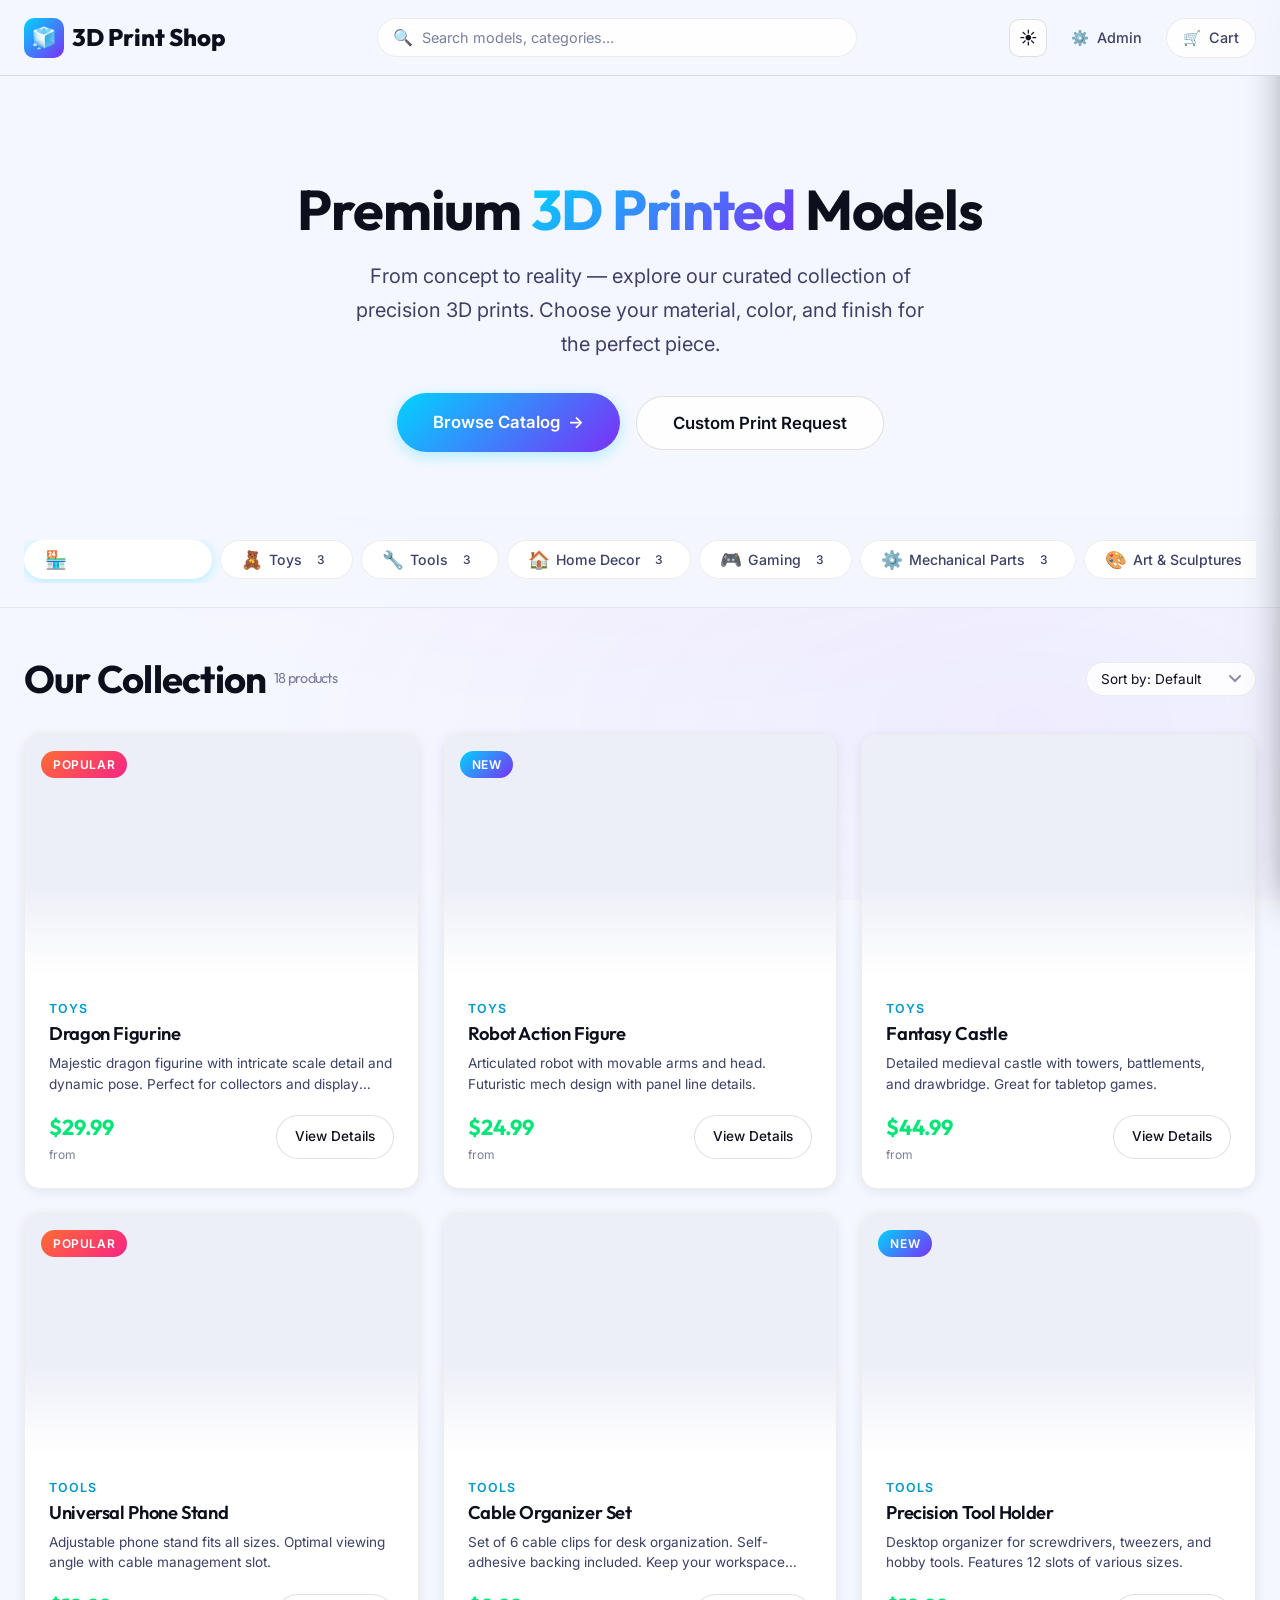
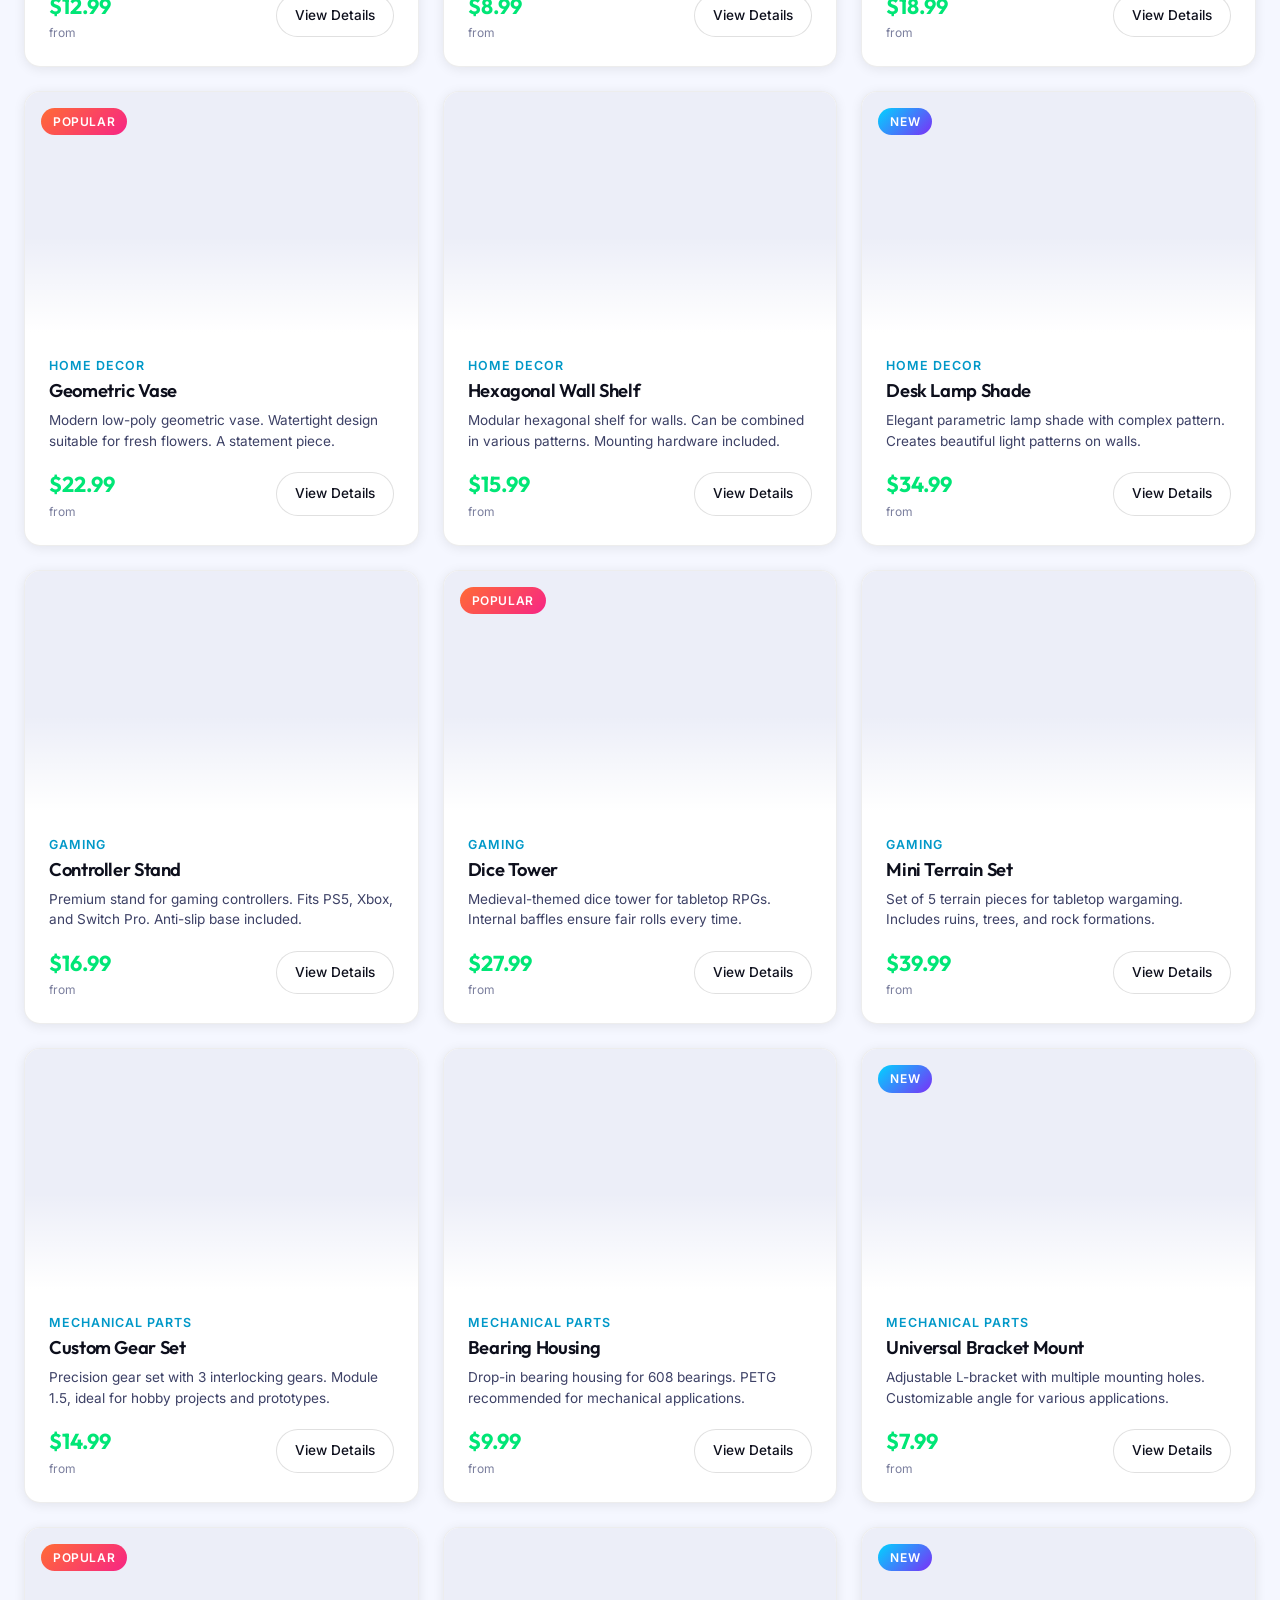
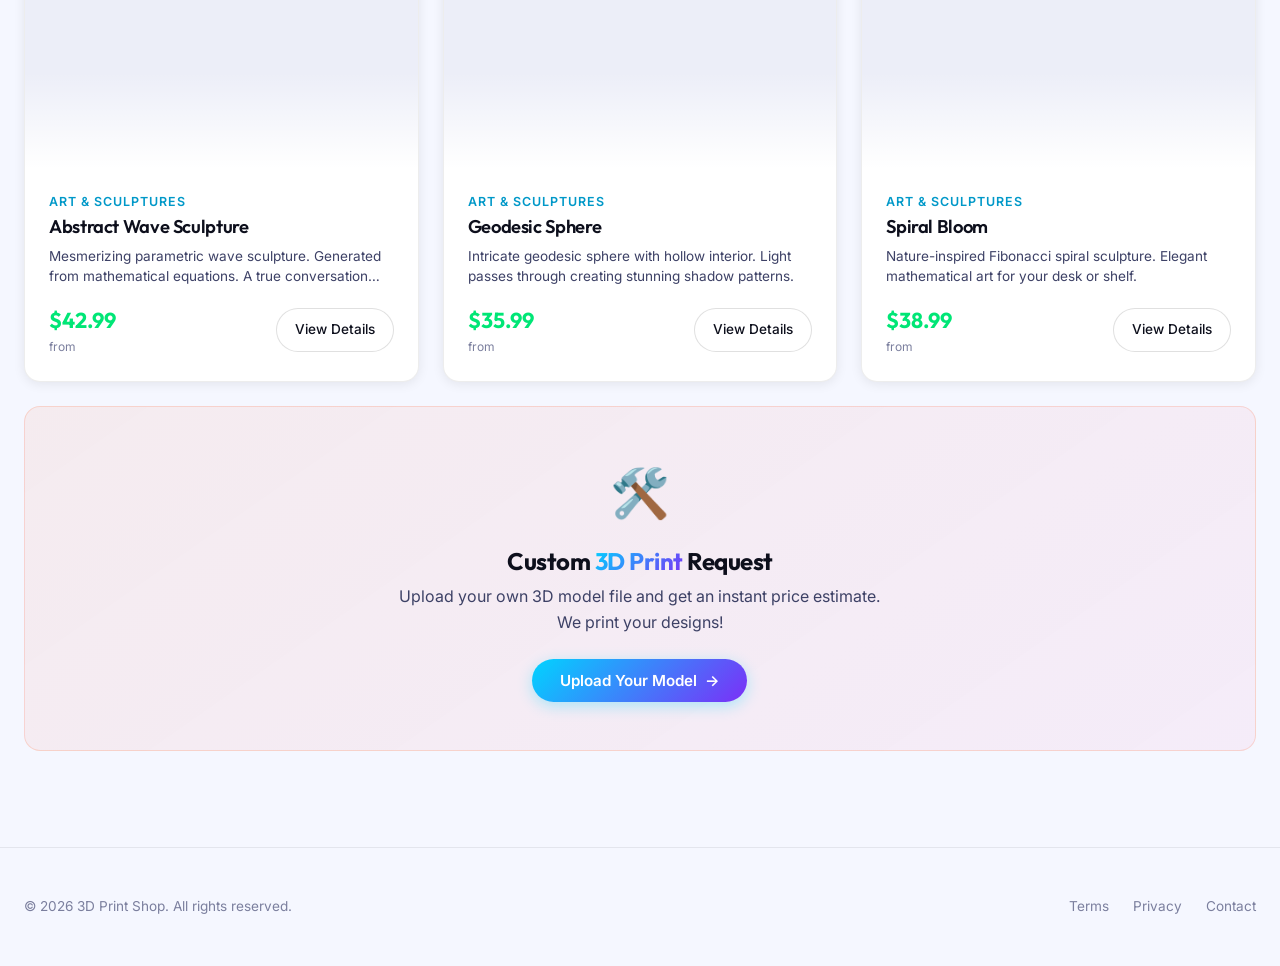
==== commit de62002b: "Fix: logo link now points to index.html instead of root" ====
--- a/index.html
+++ b/index.html
@@ -23,7 +23,7 @@
        ============================ -->
   <nav class="navbar" id="navbar">
     <div class="container" style="display:flex; align-items:center; gap:12px;">
-      <a href="/" class="nav-brand" id="nav-brand" style="flex-shrink:0;">
+      <a href="index.html" class="nav-brand" id="nav-brand" style="flex-shrink:0;">
         <div class="brand-icon">🧊</div>
         <span>3D Print Shop</span>
       </a>
--- a/css/styles.css
+++ b/css/styles.css
@@ -624,7 +624,7 @@
 
 .product-card:hover {
     transform: translateY(-6px);
-    border-color: rgba(0, 212, 255, 0.2);
+    border-color: var(--border-accent);
     box-shadow: var(--shadow-lg), var(--shadow-glow);
 }
 
@@ -2169,9 +2169,18 @@
 }
 [data-theme="light"] .product-card {
     box-shadow: 0 2px 12px rgba(0, 0, 0, 0.08);
+    background: var(--bg-card);
+    border-color: var(--border-subtle);
 }
 [data-theme="light"] .product-card:hover {
-    box-shadow: 0 6px 24px rgba(0, 152, 200, 0.18);
+    box-shadow: 0 6px 24px rgba(0, 152, 200, 0.15);
+    border-color: var(--border-accent);
+}
+[data-theme="light"] .product-card-preview {
+    background: var(--bg-secondary);
+}
+[data-theme="light"] .product-card-preview .preview-overlay {
+    background: linear-gradient(to top, var(--bg-card) 0%, transparent 40%);
 }
 [data-theme="light"] .modal-backdrop {
     background: rgba(0, 0, 0, 0.4);
